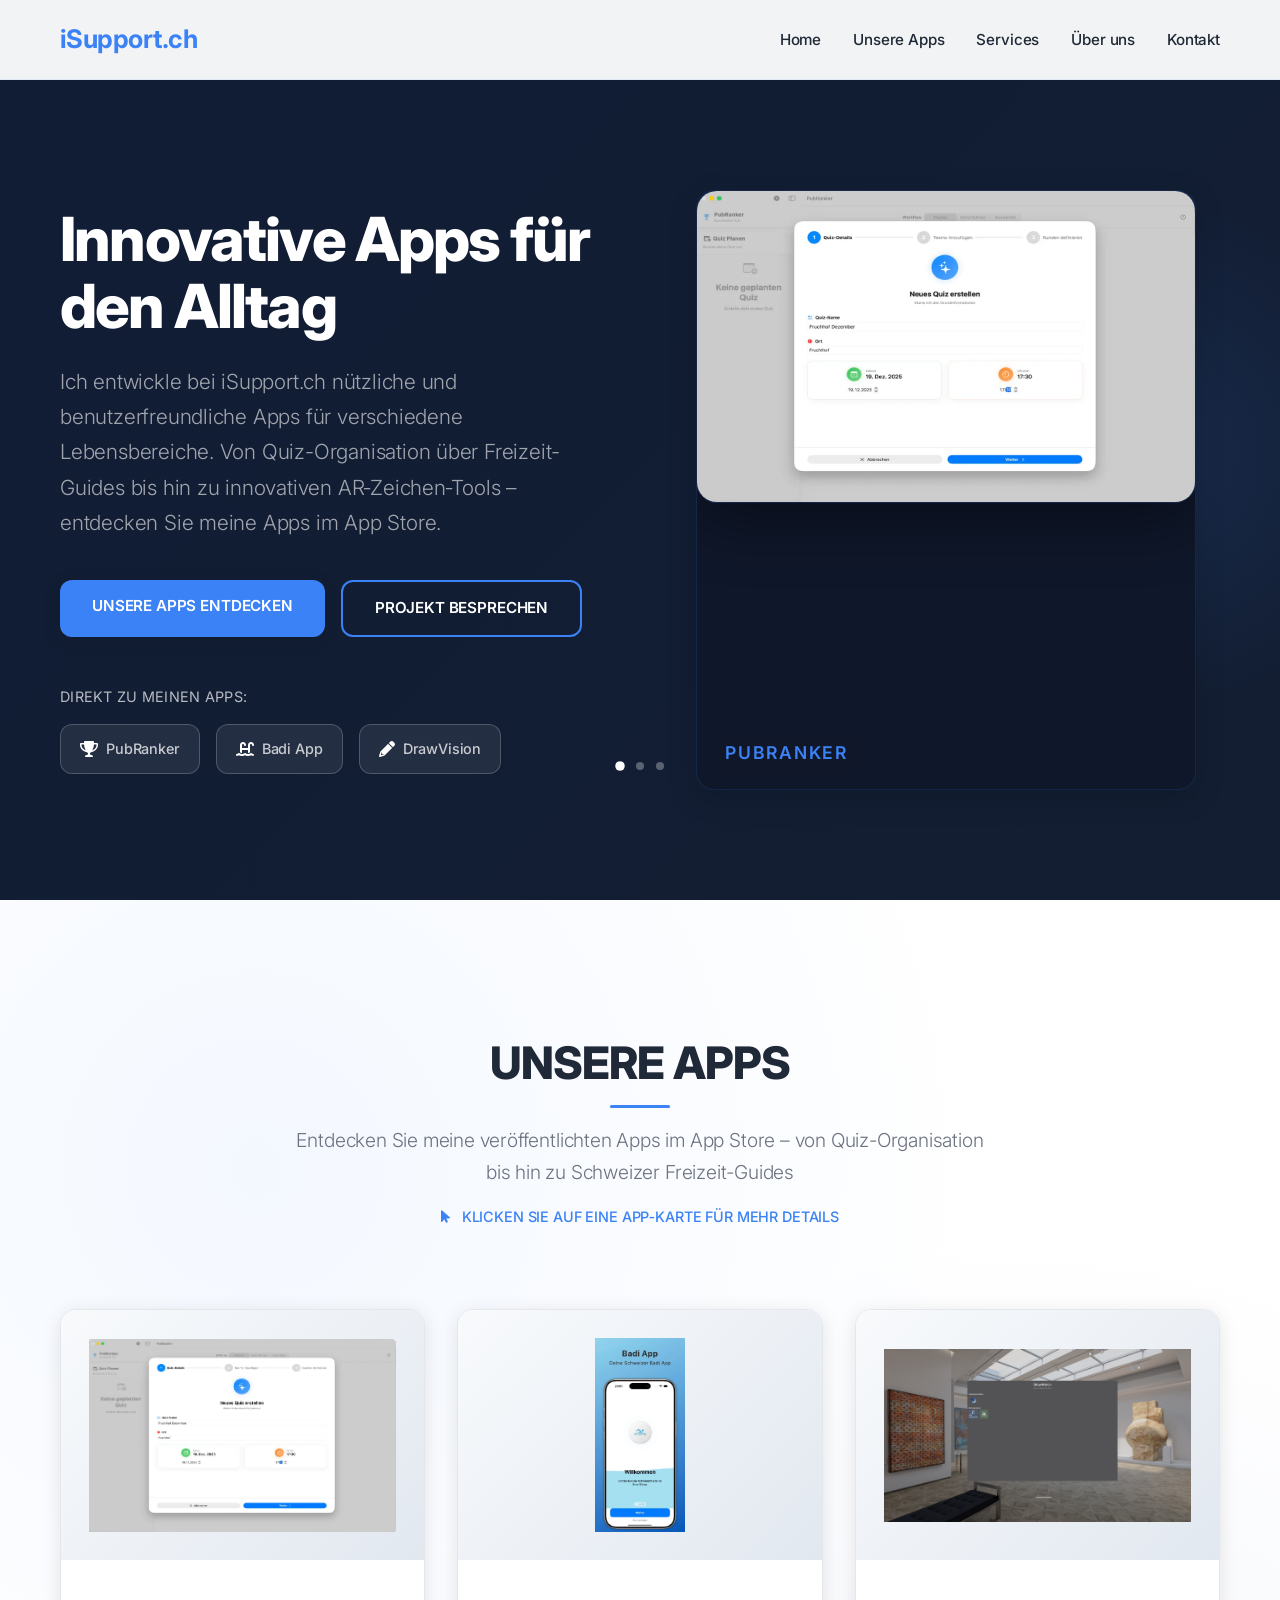
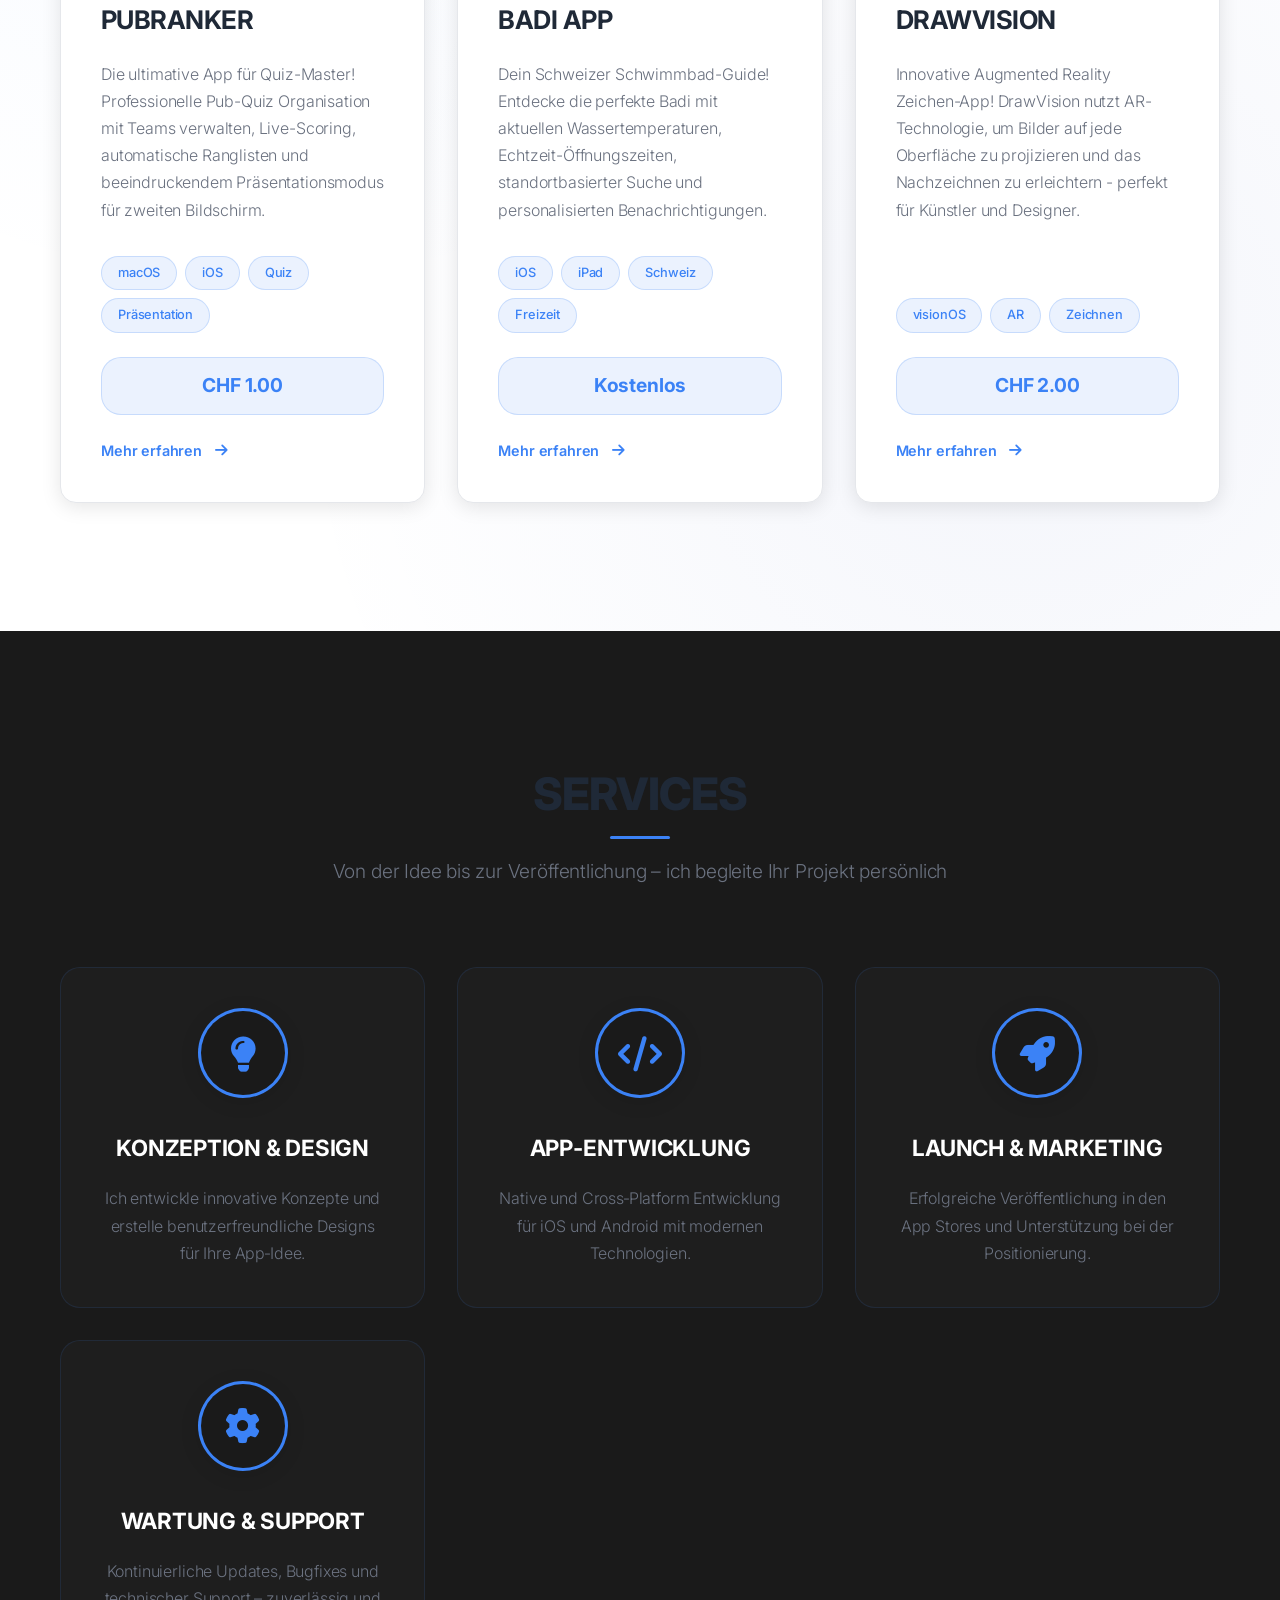
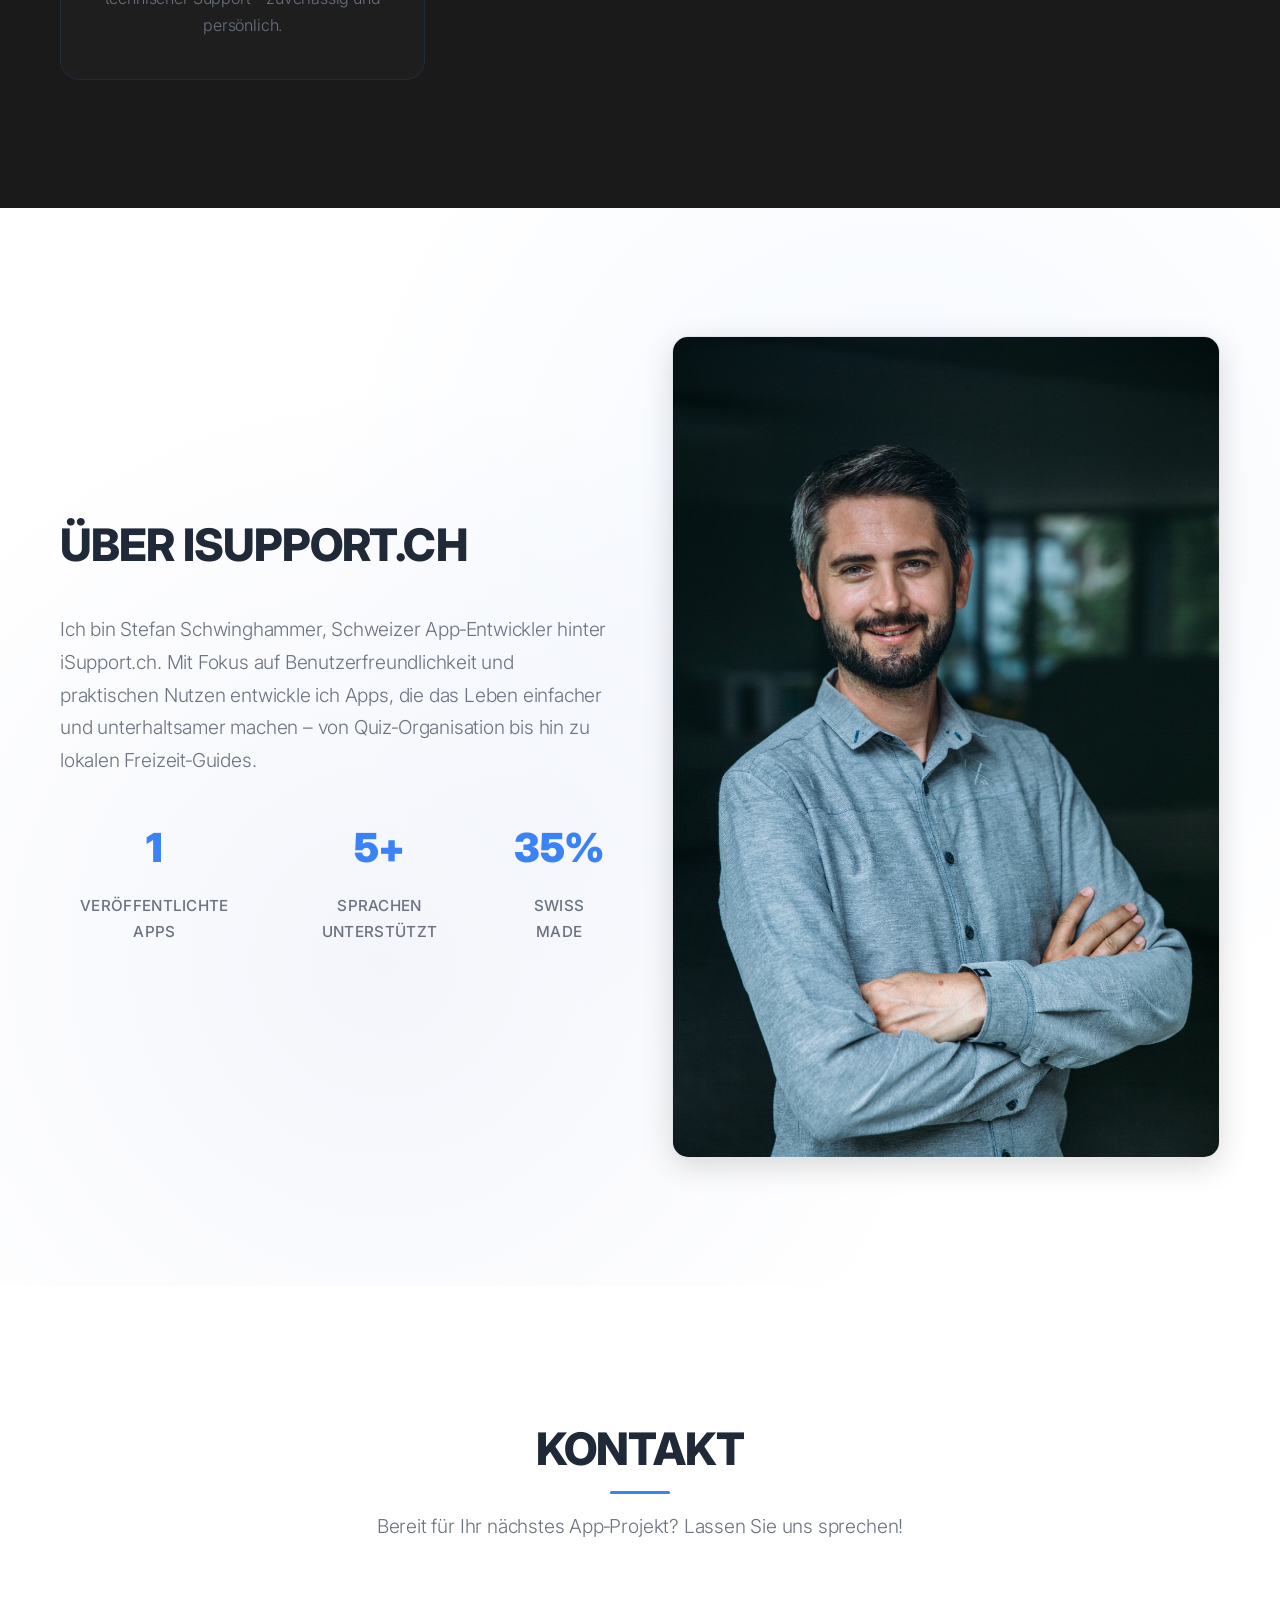
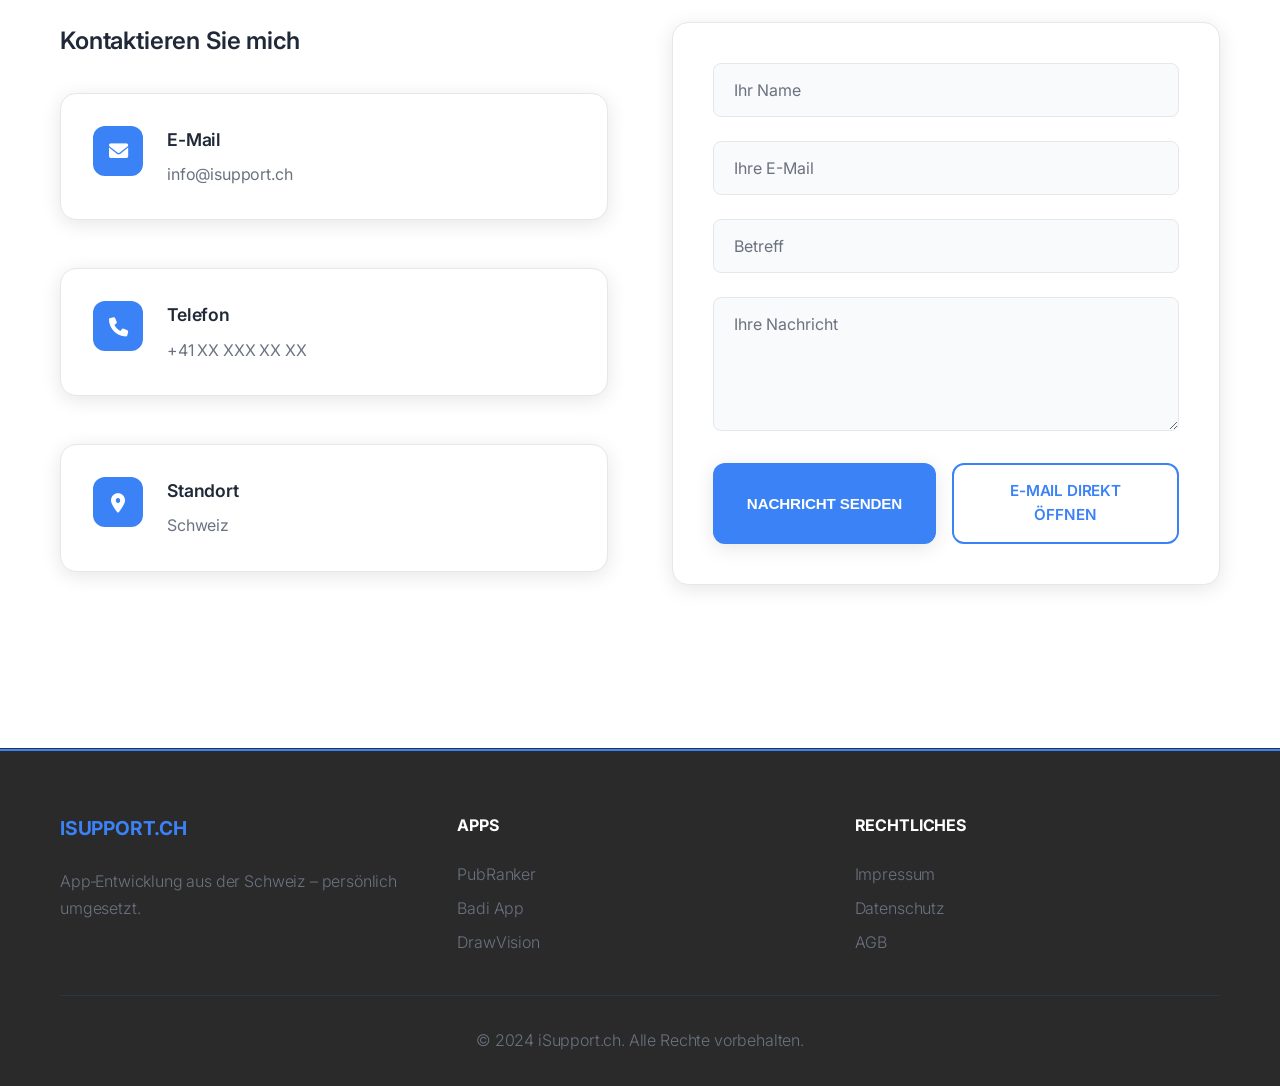
==== index.html @ 997cc9e1 "Initial import of isupport.ch static site Copied from the live Hostpoint site so it can be deployed " ====
<!DOCTYPE html>
<html lang="de">
<head>
    <meta charset="UTF-8">
    <meta name="viewport" content="width=device-width, initial-scale=1.0">
    <title>iSupport.ch - App Entwicklung von Stefan Schwinghammer</title>
    <meta name="description" content="iSupport.ch - App-Entwicklung von Stefan Schwinghammer. Innovative und benutzerfreundliche Apps aus der Schweiz.">
    <link rel="stylesheet" href="styles.css">
    <link rel="icon" type="image/png" href="images/Profilbilder/ProfilFoto_Blau.png">
    <link rel="apple-touch-icon" href="images/Profilbilder/ProfilFoto_Blau.png">
    <link href="https://fonts.googleapis.com/css2?family=Inter:wght@300;400;500;600;700;800;900&display=swap" rel="stylesheet">
    <link rel="stylesheet" href="https://cdnjs.cloudflare.com/ajax/libs/font-awesome/6.0.0/css/all.min.css">
</head>
<body>
    <!-- Navigation -->
    <nav class="navbar">
        <div class="nav-container">
            <div class="nav-logo">
                <h2>iSupport.ch</h2>
            </div>
            <ul class="nav-menu">
                <li class="nav-item">
                    <a href="#home" class="nav-link">Home</a>
                </li>
                <li class="nav-item">
                    <a href="#apps" class="nav-link">Unsere Apps</a>
                </li>
                <li class="nav-item">
                    <a href="#services" class="nav-link">Services</a>
                </li>
                <li class="nav-item">
                    <a href="#about" class="nav-link">Über uns</a>
                </li>
                <li class="nav-item">
                    <a href="#contact" class="nav-link">Kontakt</a>
                </li>
            </ul>
            <div class="hamburger">
                <span class="bar"></span>
                <span class="bar"></span>
                <span class="bar"></span>
            </div>
        </div>
    </nav>

    <!-- Hero Section -->
    <section id="home" class="hero">
        <div class="hero-container">
            <div class="hero-content">
                <h1 class="hero-title">Innovative Apps für den Alltag</h1>
                <p class="hero-subtitle">Ich entwickle bei iSupport.ch nützliche und benutzerfreundliche Apps für verschiedene Lebensbereiche. Von Quiz-Organisation über Freizeit-Guides bis hin zu innovativen AR‑Zeichen‑Tools – entdecken Sie meine Apps im App Store.</p>
                <div class="hero-buttons">
                    <a href="#apps" class="btn btn-primary">Unsere Apps entdecken</a>
                    <a href="#contact" class="btn btn-secondary">Projekt besprechen</a>
                </div>
                
                <div class="quick-app-links">
                <p>Direkt zu meinen Apps:</p>
                    <div class="quick-links">
                        <a href="pubranker.html" class="quick-link">
                            <i class="fas fa-trophy"></i>
                            <span>PubRanker</span>
                        </a>
                        <a href="badi-app.html" class="quick-link">
                            <i class="fas fa-swimming-pool"></i>
                            <span>Badi App</span>
                        </a>
                        <a href="drawvision.html" class="quick-link">
                            <i class="fas fa-pencil-alt"></i>
                            <span>DrawVision</span>
                        </a>
                    </div>
                </div>
            </div>
            <div class="hero-image">
                <div class="app-screenshots">
                    <div class="screenshot-container active">
                        <img src="images/PubRanker/1286x804bb.webp" alt="PubRanker App Screenshot" class="app-screenshot">
                        <div class="screenshot-label">PubRanker</div>
                    </div>
                    <div class="screenshot-container">
                        <img src="images/Badi App/460x998bb.webp" alt="Badi App Screenshot" class="app-screenshot">
                        <div class="screenshot-label">Badi App</div>
                    </div>
                    <div class="screenshot-container">
                        <img src="images/Draw Vision/800x400bb.png" alt="DrawVision Screenshot" class="app-screenshot">
                        <div class="screenshot-label">DrawVision</div>
                    </div>
                </div>
                <div class="screenshot-dots">
                    <span class="dot active" data-index="0"></span>
                    <span class="dot" data-index="1"></span>
                    <span class="dot" data-index="2"></span>
                </div>
            </div>
        </div>
    </section>

    <!-- Apps Section -->
    <section id="apps" class="apps-section">
        <div class="container">
            <div class="section-header">
                <h2>Unsere Apps</h2>
                <p>Entdecken Sie meine veröffentlichten Apps im App Store – von Quiz-Organisation bis hin zu Schweizer Freizeit-Guides</p>
                <p class="click-hint"><i class="fas fa-mouse-pointer"></i> Klicken Sie auf eine App‑Karte für mehr Details</p>
            </div>
            <div class="apps-grid">
                <div class="app-card">
                    <div class="app-card-image">
                        <img src="images/PubRanker/1286x804bb.webp" alt="PubRanker App">
                    </div>
                    <div class="app-card-content">
                        <h3>PubRanker</h3>
                        <p>Die ultimative App für Quiz-Master! Professionelle Pub-Quiz Organisation mit Teams verwalten, Live-Scoring, automatische Ranglisten und beeindruckendem Präsentationsmodus für zweiten Bildschirm.</p>
                        <div class="app-features">
                            <span class="feature-tag">macOS</span>
                            <span class="feature-tag">iOS</span>
                            <span class="feature-tag">Quiz</span>
                            <span class="feature-tag">Präsentation</span>
                        </div>
                        <div class="app-price">CHF 1.00</div>
                        <a href="pubranker.html" class="app-link">Mehr erfahren <i class="fas fa-arrow-right"></i></a>
                    </div>
                </div>

                <div class="app-card">
                    <div class="app-card-image">
                        <img src="images/Badi App/460x998bb.webp" alt="Badi App">
                    </div>
                    <div class="app-card-content">
                        <h3>Badi App</h3>
                        <p>Dein Schweizer Schwimmbad-Guide! Entdecke die perfekte Badi mit aktuellen Wassertemperaturen, Echtzeit-Öffnungszeiten, standortbasierter Suche und personalisierten Benachrichtigungen.</p>
                        <div class="app-features">
                            <span class="feature-tag">iOS</span>
                            <span class="feature-tag">iPad</span>
                            <span class="feature-tag">Schweiz</span>
                            <span class="feature-tag">Freizeit</span>
                        </div>
                        <div class="app-price">Kostenlos</div>
                        <a href="badi-app.html" class="app-link">Mehr erfahren <i class="fas fa-arrow-right"></i></a>
                    </div>
                </div>

                <div class="app-card">
                    <div class="app-card-image">
                        <img src="images/Draw Vision/800x400bb.png" alt="DrawVision App">
                    </div>
                    <div class="app-card-content">
                        <h3>DrawVision</h3>
                        <p>Innovative Augmented Reality Zeichen-App! DrawVision nutzt AR-Technologie, um Bilder auf jede Oberfläche zu projizieren und das Nachzeichnen zu erleichtern - perfekt für Künstler und Designer.</p>
                        <div class="app-features">
                            <span class="feature-tag">visionOS</span>
                            <span class="feature-tag">AR</span>
                            <span class="feature-tag">Zeichnen</span>
                        </div>
                        <div class="app-price">CHF 2.00</div>
                        <a href="drawvision.html" class="app-link">Mehr erfahren <i class="fas fa-arrow-right"></i></a>
                    </div>
                </div>
            </div>
        </div>
    </section>

    <!-- Services Section -->
    <section id="services" class="services-section">
        <div class="container">
            <div class="section-header">
                <h2>Services</h2>
                <p>Von der Idee bis zur Veröffentlichung – ich begleite Ihr Projekt persönlich</p>
            </div>
            <div class="services-grid">
                <div class="service-card">
                    <div class="service-icon">
                        <i class="fas fa-lightbulb"></i>
                    </div>
                    <h3>Konzeption & Design</h3>
                    <p>Ich entwickle innovative Konzepte und erstelle benutzerfreundliche Designs für Ihre App‑Idee.</p>
                </div>
                <div class="service-card">
                    <div class="service-icon">
                        <i class="fas fa-code"></i>
                    </div>
                    <h3>App-Entwicklung</h3>
                    <p>Native und Cross‑Platform Entwicklung für iOS und Android mit modernen Technologien.</p>
                </div>
                <div class="service-card">
                    <div class="service-icon">
                        <i class="fas fa-rocket"></i>
                    </div>
                    <h3>Launch & Marketing</h3>
                    <p>Erfolgreiche Veröffentlichung in den App Stores und Unterstützung bei der Positionierung.</p>
                </div>
                <div class="service-card">
                    <div class="service-icon">
                        <i class="fas fa-cog"></i>
                    </div>
                    <h3>Wartung & Support</h3>
                    <p>Kontinuierliche Updates, Bugfixes und technischer Support – zuverlässig und persönlich.</p>
                </div>
            </div>
        </div>
    </section>

    <!-- About Section -->
    <section id="about" class="about-section">
        <div class="container">
            <div class="about-content">
                <div class="about-text">
                    <h2>Über iSupport.ch</h2>
                    <p>Ich bin Stefan Schwinghammer, Schweizer App‑Entwickler hinter iSupport.ch. Mit Fokus auf Benutzerfreundlichkeit und praktischen Nutzen entwickle ich Apps, die das Leben einfacher und unterhaltsamer machen – von Quiz‑Organisation bis hin zu lokalen Freizeit‑Guides.</p>
                    <div class="stats">
                        <div class="stat">
                            <h3>3</h3>
                            <p>Veröffentlichte Apps</p>
                        </div>
                        <div class="stat">
                            <h3>15+</h3>
                            <p>Sprachen unterstützt</p>
                        </div>
                        <div class="stat">
                            <h3>100%</h3>
                            <p>Swiss Made</p>
                        </div>
                    </div>
                </div>
                <div class="about-image">
                    <div class="profile-image-wrapper">
                        <img src="images/Profilbilder/Profilbild.JPG" alt="Profilbild Stefan Schwinghammer" class="profile-image">
                    </div>
                </div>
            </div>
        </div>
    </section>

    <!-- Contact Section -->
    <section id="contact" class="contact-section">
        <div class="container">
            <div class="section-header">
                <h2>Kontakt</h2>
                <p>Bereit für Ihr nächstes App‑Projekt? Lassen Sie uns sprechen!</p>
            </div>
            <div class="contact-content">
                <div class="contact-info">
                    <h3>Kontaktieren Sie mich</h3>
                    <div class="contact-item">
                        <i class="fas fa-envelope"></i>
                        <div class="contact-item-content">
                            <h4>E-Mail</h4>
                            <p>info@isupport.ch</p>
                        </div>
                    </div>
                    <div class="contact-item">
                        <i class="fas fa-phone"></i>
                        <div class="contact-item-content">
                            <h4>Telefon</h4>
                            <p>+41 XX XXX XX XX</p>
                        </div>
                    </div>
                    <div class="contact-item">
                        <i class="fas fa-map-marker-alt"></i>
                        <div class="contact-item-content">
                            <h4>Standort</h4>
                            <p>Schweiz</p>
                        </div>
                    </div>
                </div>
                <form class="contact-form" action="https://formspree.io/f/xjkqvypw" method="POST">
                    <div class="form-group">
                        <input type="text" id="name" name="name" placeholder="Ihr Name" required>
                    </div>
                    <div class="form-group">
                        <input type="email" id="email" name="email" placeholder="Ihre E-Mail" required>
                    </div>
                    <div class="form-group">
                        <input type="text" id="subject" name="_subject" placeholder="Betreff" required>
                    </div>
                    <div class="form-group">
                        <textarea id="message" name="message" placeholder="Ihre Nachricht" rows="5" required></textarea>
                    </div>
                    <!-- Honeypot field for spam protection -->
                    <input type="text" name="_gotcha" style="display:none">
                    <!-- Redirect after submission -->
                    <input type="hidden" name="_next" value="https://isupport.ch/thank-you.html">
                    <div class="form-buttons">
                        <button type="submit" class="btn btn-primary">Nachricht senden</button>
                        <a href="mailto:info@isupport.ch?subject=Kontaktanfrage&body=Hallo,%0D%0A%0D%0AIch interessiere mich für Ihre Dienstleistungen.%0D%0A%0D%0AMit freundlichen Grüßen" class="btn btn-secondary">E-Mail direkt öffnen</a>
                    </div>
                </form>
            </div>
        </div>
    </section>

    <!-- Footer -->
    <footer class="footer">
        <div class="container">
            <div class="footer-content">
                <div class="footer-section">
                    <h3>iSupport.ch</h3>
                    <p>App‑Entwicklung aus der Schweiz – persönlich umgesetzt.</p>
                </div>
                <div class="footer-section">
                    <h4>Apps</h4>
                    <ul>
                        <li><a href="pubranker.html">PubRanker</a></li>
                        <li><a href="badi-app.html">Badi App</a></li>
                        <li><a href="drawvision.html">DrawVision</a></li>
                    </ul>
                </div>
                <div class="footer-section">
                    <h4>Rechtliches</h4>
                    <ul>
                        <li><a href="#impressum">Impressum</a></li>
                        <li><a href="#datenschutz">Datenschutz</a></li>
                        <li><a href="#agb">AGB</a></li>
                    </ul>
                </div>
            </div>
            <div class="footer-bottom">
                <p>&copy; 2024 iSupport.ch. Alle Rechte vorbehalten.</p>
            </div>
        </div>
    </footer>

    <script src="script.js"></script>
</body>
</html>
---- styles.css ----
/* Reset and Base Styles */
* {
    margin: 0;
    padding: 0;
    box-sizing: border-box;
}

:root {
    /* Professional Swiss Color Palette */
    --primary-bg: #1a1a1a;
    --secondary-bg: #2a2a2a;
    --accent-bg: #f8fafc;
    --card-bg: #ffffff;
    --text-primary: #ffffff;
    --text-secondary: #6b7280;
    --text-dark: #1f2937;
    --accent-blue: #3b82f6;
    --accent-dark: #1e40af;
    --swiss-red: #dc2626;
    --success-green: #10b981;
    --gradient-professional: linear-gradient(135deg, #3b82f6 0%, #1e40af 100%);
    --gradient-subtle: linear-gradient(135deg, #f8fafc 0%, #e2e8f0 100%);
    --shadow-soft: 0 4px 20px rgba(0, 0, 0, 0.1);
    --shadow-medium: 0 8px 30px rgba(0, 0, 0, 0.15);
    --border-light: 1px solid #e5e7eb;
    --border-blue: 1px solid #3b82f6;
}

body {
    font-family: 'Inter', -apple-system, BlinkMacSystemFont, 'Segoe UI', Roboto, sans-serif;
    line-height: 1.6;
    color: var(--text-dark);
    overflow-x: hidden;
    background: var(--card-bg);
    font-weight: 400;
    letter-spacing: -0.01em;
}

/* Ensure all text is visible */
h1, h2, h3, h4, h5, h6, p, span, a, li {
    color: inherit;
}

/* Fix any potential text visibility issues */
.hero-title {
    color: var(--text-primary) !important;
}

.section-header h2 {
    color: var(--text-dark) !important;
}

.app-card h3 {
    color: var(--text-dark) !important;
}

.app-card p {
    color: var(--text-secondary) !important;
}

.container {
    max-width: 1200px;
    margin: 0 auto;
    padding: 0 20px;
}

/* Navigation */
.navbar {
    position: fixed;
    top: 0;
    width: 100%;
    background: rgba(255, 255, 255, 0.95);
    backdrop-filter: blur(20px);
    -webkit-backdrop-filter: blur(20px);
    z-index: 1000;
    padding: 1.2rem 0;
    transition: all 0.4s cubic-bezier(0.4, 0, 0.2, 1);
    border-bottom: 1px solid rgba(59, 130, 246, 0.1);
}

.nav-container {
    max-width: 1200px;
    margin: 0 auto;
    padding: 0 20px;
    display: flex;
    justify-content: space-between;
    align-items: center;
}

.nav-logo h2 {
    color: var(--accent-blue);
    font-weight: 700;
    font-size: 1.6rem;
    letter-spacing: -0.02em;
}

.nav-menu {
    display: flex;
    list-style: none;
    gap: 2rem;
}

.nav-link {
    text-decoration: none;
    color: var(--text-dark) !important;
    font-weight: 500;
    font-size: 0.95rem;
    letter-spacing: -0.01em;
    transition: all 0.3s cubic-bezier(0.4, 0, 0.2, 1);
    position: relative;
}

.nav-link:hover {
    color: var(--accent-blue);
}

.nav-link::after {
    content: '';
    position: absolute;
    bottom: -4px;
    left: 0;
    width: 0;
    height: 2px;
    background: var(--accent-blue);
    transition: width 0.3s cubic-bezier(0.4, 0, 0.2, 1);
}

.nav-link:hover::after {
    width: 100%;
}

.hamburger {
    display: none;
    flex-direction: column;
    cursor: pointer;
}

.bar {
    width: 25px;
    height: 3px;
    background-color: #333;
    margin: 3px 0;
    transition: 0.3s;
}

/* Hero Section */
.hero {
    min-height: 100vh;
    display: flex;
    align-items: center;
    background: linear-gradient(135deg, #0f172a 0%, #111827 100%);
    color: var(--text-primary);
    padding-top: 80px;
    position: relative;
    overflow: hidden;
}

.hero::before {
    content: '';
    position: absolute;
    top: 0;
    left: 0;
    right: 0;
    bottom: 0;
    background: var(--accent-blue);
    opacity: 0.05;
    z-index: 1;
}

.hero::after {
    content: '';
    position: absolute;
    top: 20%;
    right: -10%;
    width: 40%;
    height: 60%;
    background: radial-gradient(circle, rgba(59, 130, 246, 0.12) 0%, transparent 70%);
    z-index: 1;
}

.hero-container {
    max-width: 1200px;
    margin: 0 auto;
    padding: 0 20px;
    display: grid;
    grid-template-columns: 1fr 1fr;
    gap: 4rem;
    align-items: center;
    position: relative;
    z-index: 2;
}

.hero-title {
    font-size: 3.8rem;
    font-weight: 800;
    line-height: 1.1;
    margin-bottom: 1.5rem;
    letter-spacing: -0.03em;
    color: var(--text-primary);
}

.hero-subtitle {
    font-size: 1.3rem;
    margin-bottom: 2.5rem;
    opacity: 0.8;
    line-height: 1.7;
    font-weight: 300;
    letter-spacing: -0.01em;
    color: rgba(255, 255, 255, 0.75);
}

.hero-buttons {
    display: flex;
    gap: 1rem;
    flex-wrap: wrap;
    margin-bottom: 3rem;
}

.quick-app-links {
    margin-top: 2rem;
}

.quick-app-links p {
    color: rgba(255, 255, 255, 0.7);
    font-size: 0.9rem;
    margin-bottom: 1rem;
    text-transform: uppercase;
    letter-spacing: 0.02em;
}

.quick-links {
    display: flex;
    gap: 1rem;
    flex-wrap: wrap;
}

.quick-link {
    display: flex;
    align-items: center;
    gap: 0.5rem;
    padding: 0.8rem 1.2rem;
    background: rgba(255, 255, 255, 0.08);
    border: 1px solid rgba(255, 255, 255, 0.2);
    border-radius: 12px;
    text-decoration: none;
    color: rgba(255, 255, 255, 0.75);
    font-size: 0.9rem;
    font-weight: 500;
    transition: all 0.3s cubic-bezier(0.4, 0, 0.2, 1);
    backdrop-filter: blur(10px);
}

.quick-link:hover {
    background: rgba(255, 255, 255, 0.15);
    border-color: rgba(255, 255, 255, 0.4);
    color: white;
    transform: translateY(-2px);
    box-shadow: var(--shadow-soft);
}

.quick-link i {
    color: white;
    font-size: 1rem;
}

/* Hero App Screenshots */
.app-screenshots {
    position: relative;
    width: 100%;
    max-width: 520px;
    margin: 0 auto;
}

.screenshot-container {
    display: none;
    position: relative;
    border-radius: 18px;
    overflow: hidden;
    background: #0f172a;
    box-shadow: var(--shadow-medium);
    border: 1px solid rgba(59, 130, 246, 0.15);
}

.screenshot-container.active {
    display: block;
    animation: fade-in 0.5s ease;
}

.app-screenshot {
    width: 100%;
    height: auto;
    display: block;
    object-fit: cover;
    cursor: zoom-in;
}

.screenshot-label {
    position: absolute;
    bottom: 16px;
    left: 16px;
    background: rgba(15, 23, 42, 0.8);
    color: white;
    padding: 6px 12px;
    border-radius: 10px;
    font-size: 0.85rem;
    font-weight: 600;
    letter-spacing: 0.02em;
}

.screenshot-dots {
    display: flex;
    justify-content: center;
    gap: 0.5rem;
    margin-top: 1rem;
}

.screenshot-dots .dot {
    width: 8px;
    height: 8px;
    border-radius: 50%;
    background: rgba(255, 255, 255, 0.3);
    cursor: pointer;
    transition: all 0.3s ease;
}

.screenshot-dots .dot.active {
    background: white;
    transform: scale(1.2);
}

@keyframes fade-in {
    from {
        opacity: 0;
        transform: translateY(6px);
    }
    to {
        opacity: 1;
        transform: translateY(0);
    }
}

.btn {
    padding: 14px 32px;
    border-radius: 12px;
    text-decoration: none;
    font-weight: 600;
    font-size: 0.95rem;
    letter-spacing: -0.01em;
    transition: all 0.4s cubic-bezier(0.4, 0, 0.2, 1);
    display: inline-block;
    border: none;
    cursor: pointer;
    position: relative;
    overflow: hidden;
    text-transform: uppercase;
}

.btn-primary {
    background: var(--accent-blue);
    color: white;
    box-shadow: var(--shadow-soft);
}

.btn-primary:hover {
    background: var(--accent-dark);
    transform: translateY(-2px);
    box-shadow: var(--shadow-medium);
}

.btn-secondary {
    background: transparent;
    color: var(--text-primary);
    border: 2px solid var(--accent-blue);
}

.btn-secondary:hover {
    background: var(--accent-blue);
    color: white;
    transform: translateY(-2px);
}

/* Secondary button on light backgrounds (e.g. contact form) */
.contact-section .btn-secondary {
    color: var(--accent-blue);
    border-color: var(--accent-blue);
    background: white;
}

.contact-section .btn-secondary:hover {
    color: white;
    background: var(--accent-blue);
}

/* Phone Mockup */
.phone-mockup {
    width: 320px;
    height: 640px;
    background: var(--secondary-bg);
    border-radius: 40px;
    padding: 24px;
    margin: 0 auto;
    position: relative;
    box-shadow: var(--shadow-medium);
}

.phone-screen {
    width: 100%;
    height: 100%;
    background: var(--gradient-professional);
    border-radius: 28px;
    display: flex;
    align-items: center;
    justify-content: center;
    position: relative;
    overflow: hidden;
}

.phone-screen::before {
    content: '';
    position: absolute;
    top: 0;
    left: 0;
    right: 0;
    bottom: 0;
    background: radial-gradient(circle at 30% 30%, rgba(255, 255, 255, 0.1) 0%, transparent 50%);
}

.app-preview i {
    font-size: 4.5rem;
    color: white;
    opacity: 0.9;
    z-index: 2;
    position: relative;
}

/* Section Headers */
.section-header {
    text-align: center;
    margin-bottom: 5rem;
}

.section-header h2 {
    font-size: 2.8rem;
    font-weight: 800;
    margin-bottom: 1.5rem;
    color: var(--text-dark);
    letter-spacing: -0.02em;
    text-transform: uppercase;
    position: relative;
}

.section-header h2::after {
    content: '';
    position: absolute;
    bottom: -8px;
    left: 50%;
    transform: translateX(-50%);
    width: 60px;
    height: 3px;
    background: var(--accent-blue);
    border-radius: 2px;
}

.section-header p {
    font-size: 1.2rem;
    color: var(--text-secondary);
    max-width: 700px;
    margin: 0 auto;
    font-weight: 300;
    letter-spacing: -0.01em;
    line-height: 1.7;
}

.click-hint {
    font-size: 0.9rem !important;
    color: var(--accent-blue) !important;
    margin-top: 1rem !important;
    font-weight: 500 !important;
    text-transform: uppercase;
    letter-spacing: 0.02em;
}

.click-hint i {
    margin-right: 0.5rem;
}

/* Apps Section */
.apps-section {
    padding: 8rem 0;
    background: var(--card-bg);
    position: relative;
}

.apps-section::before {
    content: '';
    position: absolute;
    top: 0;
    left: 0;
    right: 0;
    bottom: 0;
    background: 
        radial-gradient(circle at 20% 20%, rgba(59, 130, 246, 0.06) 0%, transparent 50%),
        radial-gradient(circle at 80% 80%, rgba(30, 64, 175, 0.05) 0%, transparent 50%);
    pointer-events: none;
}

.apps-grid {
    display: grid;
    grid-template-columns: repeat(auto-fit, minmax(350px, 1fr));
    gap: 2rem;
}

.app-card {
    background: var(--card-bg);
    padding: 0;
    border-radius: 16px;
    box-shadow: var(--shadow-soft);
    transition: all 0.3s cubic-bezier(0.4, 0, 0.2, 1);
    border: var(--border-light);
    position: relative;
    cursor: pointer;
    overflow: hidden;
}

.app-card::before {
    content: '';
    position: absolute;
    top: 0;
    left: 0;
    right: 0;
    height: 3px;
    background: var(--accent-blue);
    transform: scaleX(0);
    transition: transform 0.3s cubic-bezier(0.4, 0, 0.2, 1);
    border-radius: 16px 16px 0 0;
}

.app-card:hover {
    transform: translateY(-4px);
    box-shadow: var(--shadow-medium);
    border-color: var(--accent-blue);
}

.app-card:hover::before {
    transform: scaleX(1);
}

.app-card-image {
    width: 100%;
    height: 220px;
    overflow: hidden;
    background: #f1f5f9;
}

.app-card-image img {
    width: 100%;
    height: 100%;
    object-fit: contain;
    padding: 12px;
    transition: transform 0.4s ease;
    cursor: zoom-in;
}

/* Lightbox */
.lightbox {
    position: fixed;
    inset: 0;
    background: rgba(0, 0, 0, 0.7);
    display: none;
    align-items: center;
    justify-content: center;
    padding: 1rem;
    z-index: 2000;
}

.lightbox.open {
    display: flex;
}

.lightbox-content {
    position: relative;
    max-width: min(1400px, 96vw);
    max-height: 94vh;
    background: white;
    border-radius: 16px;
    overflow: hidden;
    box-shadow: var(--shadow-medium);
}

.lightbox-image {
    display: block;
    max-width: 100%;
    max-height: 92vh;
    width: auto;
    height: auto;
}

.lightbox-caption {
    padding: 0.75rem 1rem;
    color: var(--text-secondary);
    font-size: 0.95rem;
    border-top: var(--border-light);
}

.lightbox-close {
    position: absolute;
    top: 12px;
    right: 12px;
    width: 36px;
    height: 36px;
    border: none;
    border-radius: 50%;
    background: rgba(0, 0, 0, 0.6);
    color: white;
    font-size: 1.2rem;
    cursor: pointer;
}

.app-card:hover .app-card-image img {
    transform: scale(1.03);
}

.app-card-content {
    padding: 2rem 2rem 2.5rem;
}

.app-card h3 {
    font-size: 1.6rem;
    font-weight: 700;
    margin-bottom: 1.2rem;
    color: var(--text-dark);
    letter-spacing: -0.01em;
}

.app-card p {
    color: var(--text-secondary);
    margin-bottom: 2rem;
    line-height: 1.7;
    font-weight: 400;
    letter-spacing: -0.01em;
}

.app-features {
    display: flex;
    gap: 0.5rem;
    margin-bottom: 1.5rem;
    flex-wrap: wrap;
}

.feature-tag {
    background: rgba(59, 130, 246, 0.1);
    color: var(--accent-blue);
    padding: 6px 16px;
    border-radius: 20px;
    font-size: 0.8rem;
    font-weight: 500;
    border: 1px solid rgba(59, 130, 246, 0.2);
}

.app-link {
    color: var(--accent-blue);
    text-decoration: none;
    font-weight: 600;
    display: inline-flex;
    align-items: center;
    gap: 0.8rem;
    transition: all 0.3s cubic-bezier(0.4, 0, 0.2, 1);
    font-size: 0.9rem;
}

.app-link:hover {
    color: var(--accent-dark);
    transform: translateX(5px);
}

.app-price {
    font-size: 1.2rem;
    font-weight: 700;
    color: var(--accent-blue);
    margin-bottom: 1.5rem;
    padding: 0.8rem 1.5rem;
    background: rgba(59, 130, 246, 0.1);
    border-radius: 20px;
    text-align: center;
    display: inline-block;
    border: 1px solid rgba(59, 130, 246, 0.2);
}

/* Services Section */
.services-section {
    padding: 8rem 0;
    background: var(--primary-bg);
    color: var(--text-primary);
    position: relative;
}

.services-section .section-header h2 {
    color: var(--text-primary);
}

.services-section .section-header p {
    color: var(--text-secondary);
}

.services-grid {
    display: grid;
    grid-template-columns: repeat(auto-fit, minmax(280px, 1fr));
    gap: 2rem;
}

.service-card {
    text-align: center;
    padding: 2.5rem;
    background: rgba(255, 255, 255, 0.02);
    border-radius: 20px;
    border: 1px solid rgba(59, 130, 246, 0.12);
    transition: all 0.4s cubic-bezier(0.4, 0, 0.2, 1);
}

.service-card:hover {
    transform: translateY(-5px);
    background: rgba(255, 255, 255, 0.05);
    border-color: rgba(59, 130, 246, 0.3);
}

.service-icon {
    width: 90px;
    height: 90px;
    background: var(--accent-blue);
    border-radius: 50%;
    display: flex;
    align-items: center;
    justify-content: center;
    margin: 0 auto 2rem;
    position: relative;
    box-shadow: var(--shadow-soft);
}

.service-icon::before {
    content: '';
    position: absolute;
    top: 3px;
    left: 3px;
    right: 3px;
    bottom: 3px;
    background: var(--primary-bg);
    border-radius: 50%;
    z-index: 1;
}

.service-icon i {
    font-size: 2.2rem;
    color: var(--accent-blue);
    z-index: 2;
    position: relative;
}

.service-card h3 {
    font-size: 1.4rem;
    font-weight: 700;
    margin-bottom: 1.2rem;
    color: var(--text-primary);
    text-transform: uppercase;
    letter-spacing: -0.01em;
}

.service-card p {
    color: var(--text-secondary);
    line-height: 1.7;
    font-weight: 300;
}

/* About Section */
.about-section {
    padding: 8rem 0;
    background: var(--card-bg);
    position: relative;
}

.about-section::before {
    content: '';
    position: absolute;
    top: 0;
    left: 0;
    right: 0;
    bottom: 0;
    background: 
        radial-gradient(circle at 70% 30%, rgba(59, 130, 246, 0.06) 0%, transparent 50%),
        radial-gradient(circle at 30% 70%, rgba(30, 64, 175, 0.05) 0%, transparent 50%);
    pointer-events: none;
}

.about-content {
    display: grid;
    grid-template-columns: 1fr 1fr;
    gap: 4rem;
    align-items: center;
}

.about-text h2 {
    font-size: 2.8rem;
    font-weight: 800;
    margin-bottom: 2rem;
    color: var(--text-dark);
    letter-spacing: -0.02em;
    text-transform: uppercase;
}

.about-text p {
    font-size: 1.2rem;
    color: var(--text-secondary);
    margin-bottom: 2.5rem;
    line-height: 1.7;
    font-weight: 300;
    letter-spacing: -0.01em;
}

.profile-image-wrapper {
    width: 100%;
    max-width: 640px;
    margin: 0 auto;
    border-radius: 16px;
    overflow: hidden;
    border: var(--border-light);
    box-shadow: var(--shadow-medium);
    background: #f8fafc;
}

.profile-image {
    width: 100%;
    height: auto;
    object-fit: contain;
    display: block;
}

.stats {
    display: flex;
    gap: 2rem;
}

.stat {
    text-align: center;
}

.stat h3 {
    font-size: 2.5rem;
    font-weight: 900;
    color: var(--accent-blue);
    margin-bottom: 0.8rem;
    text-transform: uppercase;
    letter-spacing: -0.02em;
}

.stat p {
    color: var(--text-secondary);
    font-size: 0.95rem;
    font-weight: 500;
    text-transform: uppercase;
    letter-spacing: 0.02em;
}

.team-illustration {
    width: 240px;
    height: 240px;
    background: var(--accent-blue);
    border-radius: 50%;
    display: flex;
    align-items: center;
    justify-content: center;
    margin: 0 auto;
    position: relative;
    box-shadow: var(--shadow-soft);
}

.team-illustration::before {
    content: '';
    position: absolute;
    top: 8px;
    left: 8px;
    right: 8px;
    bottom: 8px;
    background: var(--card-bg);
    border-radius: 50%;
    z-index: 1;
}

.team-illustration i {
    font-size: 4.5rem;
    color: var(--accent-blue);
    z-index: 2;
    position: relative;
}

/* Contact Section */
.contact-section {
    padding: 8rem 0;
    background: var(--card-bg);
    color: var(--text-dark);
}

.contact-section .section-header h2 {
    color: var(--text-dark);
}

.contact-section .section-header p {
    color: var(--text-secondary);
}

.contact-content {
    display: grid;
    grid-template-columns: 1fr 1fr;
    gap: 4rem;
    align-items: start;
}

.contact-info {
    display: flex;
    flex-direction: column;
}

.contact-info h3 {
    font-size: 1.5rem;
    font-weight: 600;
    color: var(--text-dark);
    margin-bottom: 2rem;
}

.contact-item {
    display: flex;
    align-items: flex-start;
    gap: 1.5rem;
    margin-bottom: 3rem;
    padding: 2rem;
    background: white;
    border-radius: 16px;
    box-shadow: var(--shadow-soft);
    border: var(--border-light);
    transition: all 0.3s ease;
}

.contact-item:hover {
    transform: translateY(-2px);
    box-shadow: var(--shadow-medium);
}

.contact-item i {
    width: 50px;
    height: 50px;
    background: var(--accent-blue);
    border-radius: 12px;
    display: flex;
    align-items: center;
    justify-content: center;
    font-size: 1.2rem;
    color: white;
    flex-shrink: 0;
}

.contact-item-content {
    flex: 1;
}

.contact-item h4 {
    font-weight: 600;
    margin-bottom: 0.5rem;
    color: var(--text-dark);
    font-size: 1.1rem;
}

.contact-item p {
    color: var(--text-secondary);
    font-weight: 400;
    font-size: 1rem;
}

.contact-form {
    background: white;
    padding: 2.5rem;
    border-radius: 16px;
    border: var(--border-light);
    box-shadow: var(--shadow-soft);
}

.form-group {
    margin-bottom: 1.5rem;
}

.form-group input,
.form-group textarea {
    width: 100%;
    padding: 16px 20px;
    border: var(--border-light);
    border-radius: 8px;
    font-size: 1rem;
    transition: all 0.3s ease;
    font-family: inherit;
    background: #f9fafb;
    color: var(--text-dark);
}

.form-group input::placeholder,
.form-group textarea::placeholder {
    color: var(--text-secondary);
}

.form-group input:focus,
.form-group textarea:focus {
    outline: none;
    border-color: var(--accent-blue);
    box-shadow: 0 0 0 3px rgba(59, 130, 246, 0.1);
    background: white;
}

.form-group textarea {
    resize: vertical;
}

.form-buttons {
    display: flex;
    gap: 1rem;
    flex-wrap: wrap;
}

.form-buttons .btn {
    flex: 1;
    min-width: 200px;
    text-align: center;
    justify-content: center;
}

/* Thank You Page */
.thank-you-section {
    min-height: 80vh;
    display: flex;
    align-items: center;
    justify-content: center;
    padding: 120px 0 80px;
    background: var(--card-bg);
}

.thank-you-content {
    text-align: center;
    max-width: 600px;
    margin: 0 auto;
}

.thank-you-icon {
    width: 100px;
    height: 100px;
    background: var(--success-green);
    border-radius: 50%;
    display: flex;
    align-items: center;
    justify-content: center;
    margin: 0 auto 2rem;
    box-shadow: var(--shadow-soft);
}

.thank-you-icon i {
    font-size: 3rem;
    color: white;
}

.thank-you-content h1 {
    font-size: 2.5rem;
    font-weight: 700;
    color: var(--text-dark);
    margin-bottom: 1rem;
}

.thank-you-message {
    font-size: 1.2rem;
    color: var(--text-secondary);
    margin-bottom: 3rem;
    line-height: 1.6;
}

.thank-you-info {
    display: flex;
    flex-direction: column;
    gap: 1rem;
    margin-bottom: 3rem;
    padding: 2rem;
    background: white;
    border-radius: 12px;
    box-shadow: var(--shadow-soft);
    border: var(--border-light);
}

.info-item {
    display: flex;
    align-items: center;
    gap: 1rem;
    color: var(--text-secondary);
}

.info-item i {
    color: var(--accent-blue);
    width: 20px;
    text-align: center;
}

.thank-you-actions {
    display: flex;
    gap: 1rem;
    justify-content: center;
    flex-wrap: wrap;
}

.thank-you-actions .btn {
    min-width: 200px;
}

/* Footer */
.footer {
    background: var(--secondary-bg);
    color: var(--text-primary);
    padding: 4rem 0 2rem;
    border-top: 1px solid rgba(59, 130, 246, 0.12);
    position: relative;
}

.footer::before {
    content: '';
    position: absolute;
    top: 0;
    left: 0;
    right: 0;
    height: 2px;
    background: var(--accent-blue);
}

.footer-content {
    display: grid;
    grid-template-columns: repeat(auto-fit, minmax(250px, 1fr));
    gap: 2rem;
    margin-bottom: 2rem;
}

.footer-section h3,
.footer-section h4 {
    margin-bottom: 1.5rem;
    color: var(--text-primary);
    font-weight: 700;
    text-transform: uppercase;
    letter-spacing: -0.01em;
}

.footer-section h3 {
    color: var(--accent-blue);
    font-size: 1.2rem;
}

.footer-section p {
    color: var(--text-secondary);
    line-height: 1.7;
    font-weight: 300;
}

.footer-section ul {
    list-style: none;
}

.footer-section ul li {
    margin-bottom: 0.5rem;
}

.footer-section ul li a {
    color: var(--text-secondary) !important;
    text-decoration: none;
    transition: all 0.3s cubic-bezier(0.4, 0, 0.2, 1);
    font-weight: 300;
}

.footer-section ul li a:hover {
    color: var(--accent-blue);
    text-shadow: none;
    transform: translateX(5px);
}

.footer-bottom {
    border-top: 1px solid rgba(59, 130, 246, 0.12);
    padding-top: 2rem;
    text-align: center;
    color: var(--text-secondary);
    font-weight: 300;
    letter-spacing: -0.01em;
}

/* Responsive Design */
@media (max-width: 768px) {
    .hamburger {
        display: flex;
    }

    .nav-menu {
        position: fixed;
        left: -100%;
        top: 70px;
        flex-direction: column;
        background-color: white;
        width: 100%;
        text-align: center;
        transition: 0.3s;
        box-shadow: 0 10px 27px rgba(0, 0, 0, 0.05);
        padding: 2rem 0;
    }

    .nav-menu.active {
        left: 0;
    }

    .nav-menu li {
        margin: 1rem 0;
    }

    .hamburger.active .bar:nth-child(2) {
        opacity: 0;
    }

    .hamburger.active .bar:nth-child(1) {
        transform: translateY(8px) rotate(45deg);
    }

    .hamburger.active .bar:nth-child(3) {
        transform: translateY(-8px) rotate(-45deg);
    }

    .hero-container {
        grid-template-columns: 1fr;
        text-align: center;
        gap: 2rem;
    }

    .hero-title {
        font-size: 2.2rem;
    }

    .hero-subtitle {
        font-size: 1.1rem;
    }

    .hero-image {
        padding: 1rem 0;
    }

    .app-screenshots {
        max-width: 100%;
    }

    .screenshot-label {
        font-size: 0.8rem;
        padding: 4px 10px;
    }

    .apps-grid {
        grid-template-columns: 1fr;
    }

    .app-card-image {
        height: 200px;
    }

    .services-grid {
        grid-template-columns: repeat(auto-fit, minmax(250px, 1fr));
    }

    .about-content {
        grid-template-columns: 1fr;
        text-align: center;
    }

    .contact-content {
        grid-template-columns: 1fr;
        gap: 3rem;
    }
    
    .contact-item {
        margin-bottom: 2rem;
        padding: 1.5rem;
    }

    .profile-image-wrapper {
        max-width: 100%;
    }

    .stats {
        justify-content: center;
    }

    .hero-buttons {
        justify-content: center;
    }
}

@media (max-width: 480px) {
    .section-header h2 {
        font-size: 1.8rem;
    }

    .section-header p {
        font-size: 0.95rem;
    }

    .stats {
        flex-direction: column;
        gap: 1rem;
    }

    .footer-content {
        grid-template-columns: 1fr;
        gap: 2rem;
        text-align: center;
    }
}

/* Smooth Scrolling */
html {
    scroll-behavior: smooth;
}

/* Animation Classes */
.fade-in {
    opacity: 0;
    transform: translateY(40px);
    transition: all 0.8s cubic-bezier(0.4, 0, 0.2, 1);
}

.fade-in.visible {
    opacity: 1;
    transform: translateY(0);
}

/* Professional Animations */
@keyframes subtle-float {
    0%, 100% {
        transform: translateY(0px);
    }
    50% {
        transform: translateY(-5px);
    }
}

.phone-mockup {
    animation: subtle-float 8s ease-in-out infinite;
}

/* Loading Animation */
@keyframes pulse {
    0%, 100% {
        opacity: 1;
    }
    50% {
        opacity: 0.5;
    }
}

.pulse {
    animation: pulse 2s infinite;
}

/* App Detail Pages Styles */
.app-hero {
    min-height: 80vh;
    display: flex;
    align-items: center;
    background: var(--primary-bg);
    color: var(--text-primary);
    padding-top: 120px;
    position: relative;
    overflow: hidden;
}

.app-hero::before {
    content: '';
    position: absolute;
    top: 0;
    left: 0;
    right: 0;
    bottom: 0;
    background: var(--accent-blue);
    opacity: 0.03;
    z-index: 1;
}

.app-hero-content {
    display: grid;
    grid-template-columns: 1fr 1fr;
    gap: 4rem;
    align-items: center;
    position: relative;
    z-index: 2;
}

.app-icon-large {
    width: 100px;
    height: 100px;
    background: var(--accent-blue);
    border-radius: 20px;
    display: flex;
    align-items: center;
    justify-content: center;
    margin-bottom: 2rem;
    box-shadow: var(--shadow-soft);
}

.app-icon-large i {
    font-size: 3rem;
    color: white;
}

.app-hero-title {
    font-size: 3.5rem;
    font-weight: 800;
    line-height: 1.1;
    margin-bottom: 1rem;
    letter-spacing: -0.03em;
    color: var(--text-primary);
}

.app-hero-subtitle {
    font-size: 1.5rem;
    font-weight: 300;
    color: var(--accent-blue);
    margin-bottom: 2rem;
    letter-spacing: 0.02em;
}

.app-description {
    font-size: 1.2rem;
    line-height: 1.7;
    color: var(--text-secondary);
    margin-bottom: 2.5rem;
    font-weight: 300;
}

.app-features-list {
    display: grid;
    grid-template-columns: 1fr 1fr;
    gap: 1rem;
    margin-bottom: 3rem;
}

.feature-item {
    display: flex;
    align-items: center;
    gap: 1rem;
    padding: 0.8rem;
    background: rgba(255, 255, 255, 0.05);
    border-radius: 12px;
    border: 1px solid rgba(59, 130, 246, 0.2);
}

.feature-item i {
    color: var(--accent-blue);
    font-size: 1.2rem;
    width: 24px;
    text-align: center;
}

.feature-item span {
    color: var(--text-secondary);
    font-weight: 400;
    font-size: 0.95rem;
}

.hero-screenshot {
    width: 100%;
    max-width: 400px;
    height: auto;
    border-radius: 20px;
    box-shadow: 
        0 20px 60px rgba(0, 0, 0, 0.3),
        0 0 0 1px rgba(59, 130, 246, 0.2);
    margin: 0 auto;
    display: block;
    cursor: zoom-in;
}

.mobile-screenshot {
    max-width: 300px;
}

.desktop-screenshot {
    max-width: 500px;
}

/* Official App Store Buttons */
.app-store-button {
    margin-bottom: 2rem;
}

.store-btn {
    display: inline-flex;
    align-items: center;
    background: #000000;
    border: none;
    border-radius: 8px;
    padding: 12px 16px;
    text-decoration: none;
    transition: all 0.3s ease;
    min-width: 180px;
    box-shadow: 0 2px 8px rgba(0, 0, 0, 0.2);
}

.store-btn:hover {
    transform: translateY(-1px);
    box-shadow: 0 4px 12px rgba(0, 0, 0, 0.3);
}

.store-btn-content {
    display: flex;
    align-items: center;
    gap: 12px;
    flex: 1;
}

.store-btn-content i {
    font-size: 28px;
    color: white;
}

.store-btn-text {
    display: flex;
    flex-direction: column;
    align-items: flex-start;
    line-height: 1.2;
}

.store-btn-small {
    font-size: 11px;
    color: white;
    font-weight: 400;
    margin-bottom: 2px;
}

.store-btn-large {
    font-size: 18px;
    font-weight: 600;
    color: white;
    line-height: 1;
}

.store-btn-price {
    color: white;
    font-weight: 600;
    font-size: 14px;
    background: rgba(255, 255, 255, 0.1);
    padding: 4px 8px;
    border-radius: 4px;
    margin-left: auto;
}

/* Large Official App Store Button */
.app-store-button-large {
    text-align: center;
    margin: 3rem 0;
}

.store-btn-large-link {
    display: inline-block;
    text-decoration: none;
    transition: all 0.3s ease;
}

.store-btn-large-content {
    display: flex;
    align-items: center;
    justify-content: center;
    gap: 20px;
    background: #000000;
    padding: 20px 40px;
    border-radius: 12px;
    box-shadow: 0 4px 20px rgba(0, 0, 0, 0.3);
    min-width: 280px;
}

.store-btn-large-content i {
    font-size: 48px;
    color: white;
}

.store-btn-large-text {
    display: flex;
    flex-direction: column;
    align-items: flex-start;
    line-height: 1.2;
}

.store-btn-large-small {
    font-size: 14px;
    color: white;
    font-weight: 400;
    margin-bottom: 4px;
}

.store-btn-large-title {
    font-size: 28px;
    font-weight: 600;
    color: white;
    line-height: 1;
}

.store-btn-large-price {
    color: white;
    font-weight: 600;
    font-size: 18px;
    background: rgba(255, 255, 255, 0.1);
    padding: 8px 12px;
    border-radius: 6px;
    margin-left: 20px;
}

.store-btn-large-link:hover {
    transform: translateY(-2px);
}

.store-btn-large-link:hover .store-btn-large-content {
    box-shadow: 0 6px 25px rgba(0, 0, 0, 0.4);
}

/* Screenshots Section */
.screenshots-section {
    padding: 8rem 0;
    background: var(--card-bg);
}

.screenshots-grid {
    display: grid;
    grid-template-columns: repeat(auto-fit, minmax(300px, 1fr));
    gap: 2rem;
}

.mobile-grid {
    grid-template-columns: repeat(auto-fit, minmax(250px, 1fr));
}

.desktop-grid {
    grid-template-columns: repeat(auto-fit, minmax(400px, 1fr));
}

.screenshot-item {
    position: relative;
    border-radius: 16px;
    overflow: hidden;
    transition: all 0.4s cubic-bezier(0.4, 0, 0.2, 1);
    background: var(--card-bg);
    box-shadow: 0 4px 20px rgba(0, 0, 0, 0.1);
}

.screenshot-item:hover {
    transform: translateY(-8px);
    box-shadow: 0 20px 60px rgba(0, 0, 0, 0.2);
}

.screenshot-item img {
    width: 100%;
    height: auto;
    display: block;
    transition: transform 0.4s cubic-bezier(0.4, 0, 0.2, 1);
    cursor: zoom-in;
}

.screenshot-item:hover img {
    transform: scale(1.05);
}

.screenshot-overlay {
    position: absolute;
    bottom: 0;
    left: 0;
    right: 0;
    background: linear-gradient(transparent, rgba(0, 0, 0, 0.8));
    padding: 2rem 1.5rem 1.5rem;
    transform: translateY(100%);
    transition: transform 0.4s cubic-bezier(0.4, 0, 0.2, 1);
}

.screenshot-item:hover .screenshot-overlay {
    transform: translateY(0);
}

.screenshot-overlay h4 {
    color: var(--text-primary);
    font-weight: 700;
    margin-bottom: 0.5rem;
    text-transform: uppercase;
    letter-spacing: -0.01em;
}

.screenshot-overlay p {
    color: var(--text-secondary);
    font-size: 0.9rem;
    font-weight: 300;
}

/* App Features Section */
.app-features-section {
    padding: 8rem 0;
    background: var(--primary-bg);
    color: var(--text-primary);
}

.app-features-section .section-header h2 {
    color: var(--text-primary);
}

.app-features-section .section-header p {
    color: var(--text-secondary);
}

/* Download Section */
.download-section {
    padding: 8rem 0;
    background: var(--card-bg);
    text-align: center;
}

.download-content h2 {
    font-size: 2.5rem;
    font-weight: 800;
    margin-bottom: 1.5rem;
    color: var(--text-dark);
    text-transform: uppercase;
    letter-spacing: -0.02em;
}

.download-content p {
    font-size: 1.2rem;
    color: var(--text-secondary);
    margin-bottom: 3rem;
    max-width: 600px;
    margin-left: auto;
    margin-right: auto;
    line-height: 1.7;
    font-weight: 300;
}

.compatibility-info {
    margin-top: 2rem;
    display: flex;
    justify-content: center;
    gap: 2rem;
    flex-wrap: wrap;
}

.compatibility-info p {
    display: flex;
    align-items: center;
    gap: 0.5rem;
    color: var(--text-secondary);
    font-size: 0.95rem;
    margin: 0;
}

.compatibility-info i {
    color: var(--accent-blue);
}

/* Responsive Design for App Pages */
@media (max-width: 768px) {
    .app-hero-content {
        grid-template-columns: 1fr;
        text-align: center;
        gap: 3rem;
    }
    
    .app-hero-title {
        font-size: 2.5rem;
    }
    
    .app-features-list {
        grid-template-columns: 1fr;
    }
    
    .screenshots-grid {
        grid-template-columns: 1fr;
    }
    
    .compatibility-info {
        flex-direction: column;
        gap: 1rem;
    }
    
    .store-btn-large-content {
        flex-direction: column;
        gap: 1rem;
        padding: 1.5rem 2rem;
    }
    
    .store-btn-large-text {
        align-items: center;
    }
}

/* Hero App Screenshots Carousel */
.app-screenshots {
    position: relative;
    width: 100%;
    max-width: 500px;
    height: 600px;
    margin: 0 auto;
}

.screenshot-container {
    position: absolute;
    top: 0;
    left: 0;
    width: 100%;
    height: 100%;
    opacity: 0;
    transform: translateX(50px);
    transition: all 0.8s cubic-bezier(0.4, 0, 0.2, 1);
    pointer-events: none;
    display: flex;
    flex-direction: column;
    align-items: center;
    justify-content: center;
}

.screenshot-container.active {
    opacity: 1;
    transform: translateX(0);
    pointer-events: auto;
}

.app-screenshot {
    max-width: 100%;
    max-height: 520px;
    height: auto;
    width: auto;
    border-radius: 20px;
    box-shadow:
        0 20px 60px rgba(0, 0, 0, 0.4),
        0 0 0 1px rgba(59, 130, 246, 0.3);
    object-fit: contain;
    animation: subtle-float 8s ease-in-out infinite;
}

.screenshot-label {
    margin-top: 1.5rem;
    font-size: 1.1rem;
    font-weight: 600;
    color: var(--accent-blue);
    text-transform: uppercase;
    letter-spacing: 0.1em;
}

.screenshot-dots {
    position: absolute;
    bottom: 20px;
    left: 50%;
    transform: translateX(-50%);
    display: flex;
    gap: 12px;
    z-index: 10;
}

.dot {
    width: 12px;
    height: 12px;
    border-radius: 50%;
    background: rgba(255, 255, 255, 0.3);
    cursor: pointer;
    transition: all 0.3s ease;
    border: 2px solid transparent;
}

.dot:hover {
    background: rgba(255, 255, 255, 0.5);
    transform: scale(1.2);
}

.dot.active {
    background: var(--accent-blue);
    border-color: rgba(255, 255, 255, 0.5);
    transform: scale(1.3);
}

/* App Card Image Styles */
.app-card {
    display: flex;
    flex-direction: column;
    overflow: hidden;
    padding: 0;
}

.app-card-image {
    width: 100%;
    height: 250px;
    overflow: hidden;
    background: linear-gradient(135deg, #f8fafc 0%, #e2e8f0 100%);
    display: flex;
    align-items: center;
    justify-content: center;
    padding: 1rem;
}

.app-card-image img {
    max-width: 100%;
    max-height: 100%;
    height: auto;
    width: auto;
    object-fit: contain;
    border-radius: 12px;
    transition: transform 0.3s cubic-bezier(0.4, 0, 0.2, 1);
}

.app-card:hover .app-card-image img {
    transform: scale(1.05);
}

.app-card-content {
    padding: 2.5rem;
    flex: 1;
    display: flex;
    flex-direction: column;
}

.app-card-content h3 {
    font-size: 1.6rem;
    font-weight: 700;
    margin-bottom: 1.2rem;
    color: var(--text-dark);
    letter-spacing: -0.02em;
    text-transform: uppercase;
}

.app-card-content p {
    color: var(--text-secondary);
    margin-bottom: 2rem;
    line-height: 1.7;
    font-weight: 300;
    letter-spacing: -0.01em;
    flex: 1;
}

/* Responsive Adjustments for Screenshots */
@media (max-width: 768px) {
    .hero-container {
        padding-top: 2rem;
        padding-bottom: 2rem;
    }

    .app-screenshots {
        max-width: 100%;
        height: 450px;
        padding: 0 1rem;
    }

    .app-screenshot {
        max-height: 380px;
        border-radius: 16px;
    }

    .screenshot-label {
        font-size: 0.95rem;
        margin-top: 1rem;
    }

    .screenshot-dots {
        bottom: 15px;
    }

    .app-card-image {
        height: 220px;
    }

    .app-card-content {
        padding: 2rem 1.5rem;
    }
}

@media (max-width: 480px) {
    .hero {
        padding-top: 100px;
        min-height: auto;
        padding-bottom: 3rem;
    }

    .hero-container {
        gap: 1.5rem;
        padding-top: 1rem;
    }

    .hero-content {
        order: 2;
    }

    .hero-image {
        order: 1;
        margin-bottom: 1rem;
    }

    .app-screenshots {
        max-width: 100%;
        height: 380px;
        padding: 0 0.5rem;
    }

    .app-screenshot {
        max-height: 320px;
        border-radius: 12px;
        box-shadow:
            0 10px 30px rgba(0, 0, 0, 0.3),
            0 0 0 1px rgba(59, 130, 246, 0.2);
    }

    .screenshot-label {
        font-size: 0.85rem;
        margin-top: 0.75rem;
        letter-spacing: 0.05em;
    }

    .screenshot-dots {
        bottom: 5px;
        gap: 8px;
    }

    .dot {
        width: 8px;
        height: 8px;
        border-width: 1px;
    }

    .dot.active {
        transform: scale(1.5);
    }

    .hero-title {
        font-size: 1.75rem !important;
        line-height: 1.2;
        margin-bottom: 1rem;
    }

    .hero-subtitle {
        font-size: 1rem;
        line-height: 1.5;
        margin-bottom: 1.5rem;
    }

    .hero-buttons {
        flex-direction: column;
        gap: 0.75rem;
        width: 100%;
    }

    .hero-buttons .btn {
        width: 100%;
        padding: 1rem 1.5rem;
        font-size: 0.95rem;
    }

    .quick-app-links {
        margin-top: 1.5rem;
    }

    .quick-app-links p {
        font-size: 0.9rem;
        margin-bottom: 0.75rem;
    }

    .quick-links {
        gap: 0.5rem;
        justify-content: center;
    }

    .quick-link {
        padding: 0.7rem 1.1rem;
        font-size: 0.85rem;
        flex: 0 1 auto;
    }

    .quick-link i {
        font-size: 0.95rem;
    }

    .quick-link span {
        white-space: nowrap;
    }

    .app-card-image {
        height: 200px;
        padding: 0.75rem;
    }

    .app-card-image img {
        border-radius: 8px;
    }

    .app-card-content {
        padding: 1.5rem;
    }

    .app-card-content h3 {
        font-size: 1.3rem;
        margin-bottom: 1rem;
    }

    .app-card-content p {
        font-size: 0.95rem;
        margin-bottom: 1.5rem;
    }

    .app-features {
        gap: 0.5rem;
        margin-bottom: 1rem;
    }

    .feature-tag {
        font-size: 0.75rem;
        padding: 0.4rem 0.8rem;
    }

    .app-price {
        font-size: 1rem;
        margin-bottom: 1rem;
    }

    .app-link {
        font-size: 0.9rem;
    }
}

/* Extra small devices (phones in portrait mode) */
@media (max-width: 360px) {
    .hero-title {
        font-size: 1.5rem !important;
    }

    .hero-subtitle {
        font-size: 0.9rem;
    }

    .app-screenshots {
        height: 340px;
    }

    .app-screenshot {
        max-height: 280px;
    }

    .screenshot-label {
        font-size: 0.75rem;
    }

    .hero-buttons .btn {
        padding: 0.9rem 1.2rem;
        font-size: 0.9rem;
    }

    .quick-link {
        padding: 0.6rem 0.9rem;
        font-size: 0.8rem;
    }

    .app-card-content h3 {
        font-size: 1.2rem;
    }

    .app-card-content p {
        font-size: 0.9rem;
    }

    .section-header h2 {
        font-size: 1.6rem;
    }
}

/* Touch device optimizations */
@media (hover: none) and (pointer: coarse) {
    .dot {
        width: 14px;
        height: 14px;
        padding: 4px;
    }

    .quick-link {
        min-height: 44px;
        touch-action: manipulation;
    }

    .btn {
        min-height: 48px;
        touch-action: manipulation;
    }

    .app-card {
        touch-action: manipulation;
    }

    /* Disable hover effects on touch devices */
    .app-card:hover {
        transform: none;
    }

    .app-card-image img {
        transform: none !important;
    }

    .screenshot-container {
        touch-action: pan-y;
    }
}
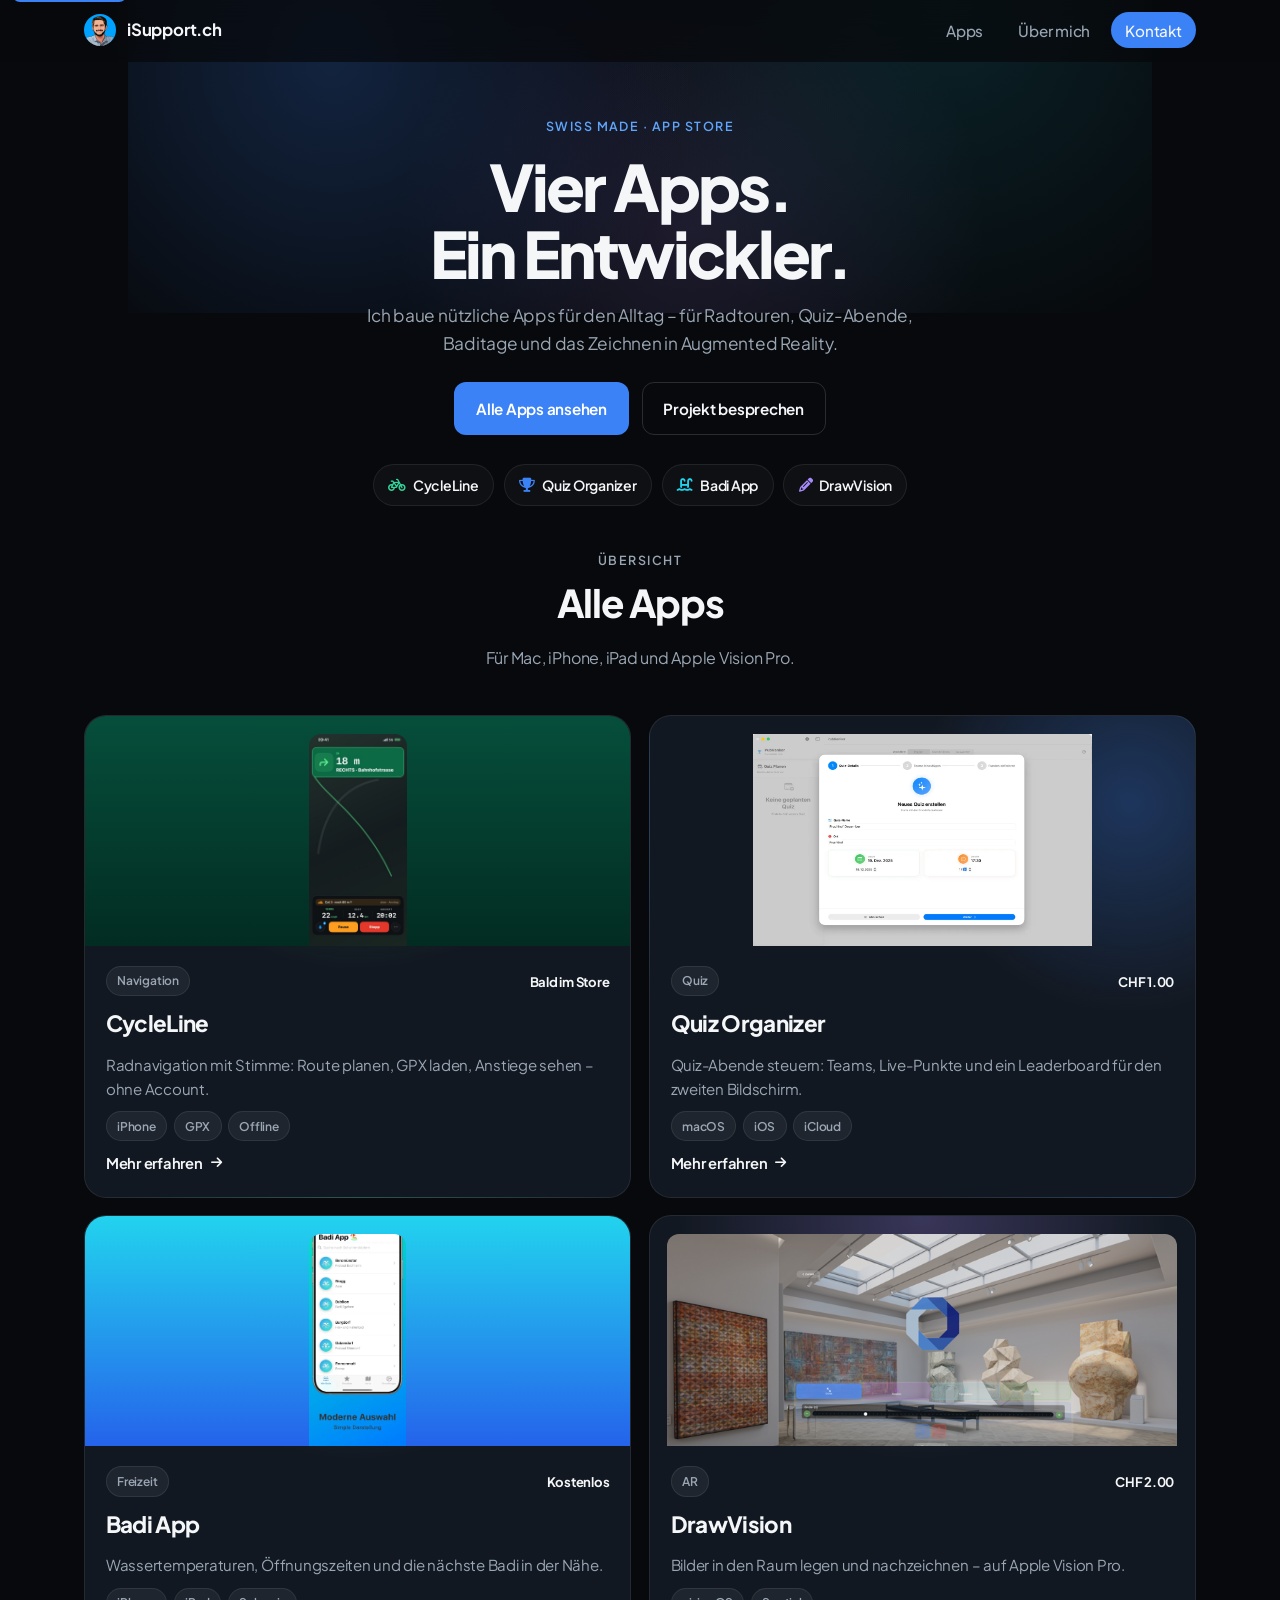
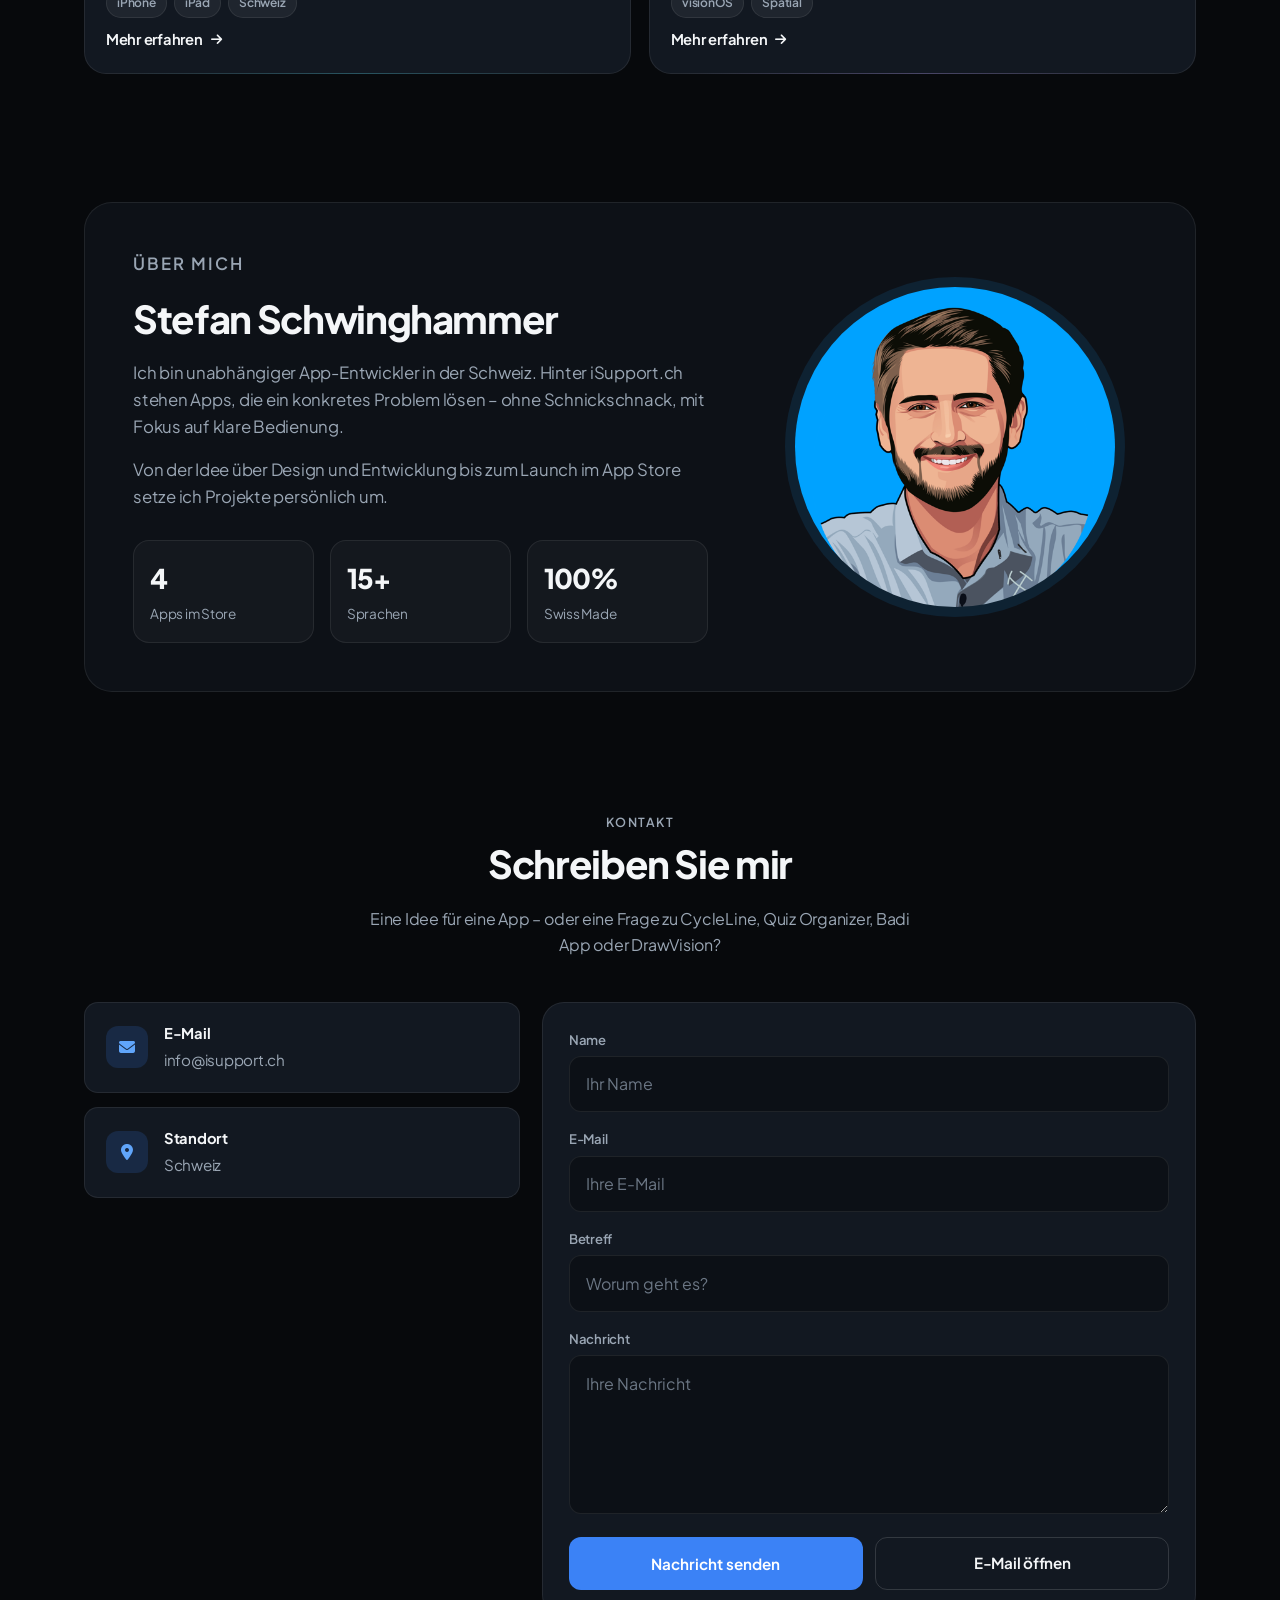
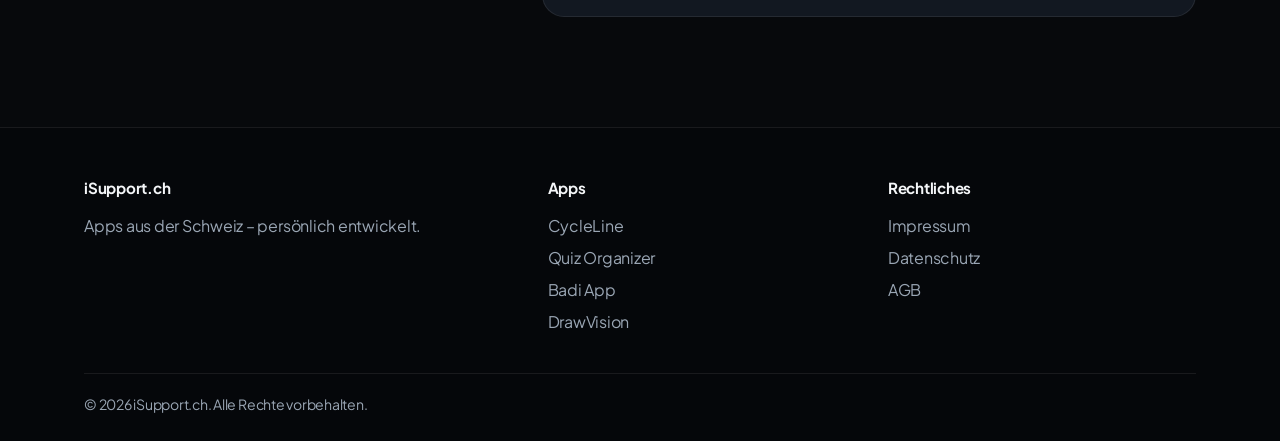
==== commit c8eaaa57: "Publish the redesigned app overview and prepare Cloudflare Pages. The homepage now lists CycleLine, " ====
--- a/index.html
+++ b/index.html
@@ -3,305 +3,256 @@
 <head>
     <meta charset="UTF-8">
     <meta name="viewport" content="width=device-width, initial-scale=1.0">
-    <title>iSupport.ch - App Entwicklung von Stefan Schwinghammer</title>
-    <meta name="description" content="iSupport.ch - App-Entwicklung von Stefan Schwinghammer. Innovative und benutzerfreundliche Apps aus der Schweiz.">
+    <title>iSupport.ch – Apps von Stefan Schwinghammer</title>
+    <meta name="description" content="Vier Apps aus der Schweiz: CycleLine, Quiz Organizer, Badi App und DrawVision.">
+    <meta name="theme-color" content="#07090c">
+    <meta property="og:title" content="iSupport.ch – Apps von Stefan Schwinghammer">
+    <meta property="og:description" content="CycleLine, Quiz Organizer, Badi App und DrawVision – nützliche Apps aus der Schweiz.">
+    <meta property="og:type" content="website">
+    <meta property="og:url" content="https://isupport.ch">
     <link rel="stylesheet" href="styles.css">
     <link rel="icon" type="image/png" href="images/Profilbilder/ProfilFoto_Blau.png">
     <link rel="apple-touch-icon" href="images/Profilbilder/ProfilFoto_Blau.png">
-    <link href="https://fonts.googleapis.com/css2?family=Inter:wght@300;400;500;600;700;800;900&display=swap" rel="stylesheet">
-    <link rel="stylesheet" href="https://cdnjs.cloudflare.com/ajax/libs/font-awesome/6.0.0/css/all.min.css">
+    <link rel="preconnect" href="https://fonts.googleapis.com">
+    <link rel="preconnect" href="https://fonts.gstatic.com" crossorigin>
+    <link href="https://fonts.googleapis.com/css2?family=Plus+Jakarta+Sans:wght@400;500;600;700;800&display=swap" rel="stylesheet">
+    <link rel="stylesheet" href="https://cdnjs.cloudflare.com/ajax/libs/font-awesome/6.5.2/css/all.min.css">
 </head>
 <body>
-    <!-- Navigation -->
-    <nav class="navbar">
+    <a class="skip-link" href="#apps">Zu den Apps</a>
+
+    <nav class="navbar" aria-label="Hauptnavigation">
         <div class="nav-container">
-            <div class="nav-logo">
-                <h2>iSupport.ch</h2>
-            </div>
+            <a href="#home" class="nav-logo">
+                <img src="images/Profilbilder/ProfilFoto_Blau.png" alt="" width="32" height="32">
+                <span>iSupport.ch</span>
+            </a>
             <ul class="nav-menu">
-                <li class="nav-item">
-                    <a href="#home" class="nav-link">Home</a>
-                </li>
-                <li class="nav-item">
-                    <a href="#apps" class="nav-link">Unsere Apps</a>
-                </li>
-                <li class="nav-item">
-                    <a href="#services" class="nav-link">Services</a>
-                </li>
-                <li class="nav-item">
-                    <a href="#about" class="nav-link">Über uns</a>
-                </li>
-                <li class="nav-item">
-                    <a href="#contact" class="nav-link">Kontakt</a>
-                </li>
+                <li><a href="#apps" class="nav-link">Apps</a></li>
+                <li><a href="#about" class="nav-link">Über mich</a></li>
+                <li><a href="#contact" class="nav-link nav-link-cta">Kontakt</a></li>
             </ul>
-            <div class="hamburger">
+            <button class="hamburger" type="button" aria-label="Menü öffnen" aria-expanded="false">
                 <span class="bar"></span>
                 <span class="bar"></span>
                 <span class="bar"></span>
-            </div>
+            </button>
         </div>
     </nav>
 
-    <!-- Hero Section -->
-    <section id="home" class="hero">
+    <header id="home" class="hero">
         <div class="hero-container">
-            <div class="hero-content">
-                <h1 class="hero-title">Innovative Apps für den Alltag</h1>
-                <p class="hero-subtitle">Ich entwickle bei iSupport.ch nützliche und benutzerfreundliche Apps für verschiedene Lebensbereiche. Von Quiz-Organisation über Freizeit-Guides bis hin zu innovativen AR‑Zeichen‑Tools – entdecken Sie meine Apps im App Store.</p>
-                <div class="hero-buttons">
-                    <a href="#apps" class="btn btn-primary">Unsere Apps entdecken</a>
-                    <a href="#contact" class="btn btn-secondary">Projekt besprechen</a>
-                </div>
-                
-                <div class="quick-app-links">
-                <p>Direkt zu meinen Apps:</p>
-                    <div class="quick-links">
-                        <a href="pubranker.html" class="quick-link">
-                            <i class="fas fa-trophy"></i>
-                            <span>PubRanker</span>
+            <p class="eyebrow">Swiss Made · App Store</p>
+            <h1 class="hero-title">Vier Apps.<br>Ein Entwickler.</h1>
+            <p class="hero-subtitle">Ich baue nützliche Apps für den Alltag – für Radtouren, Quiz-Abende, Baditage und das Zeichnen in Augmented Reality.</p>
+            <div class="hero-buttons">
+                <a href="#apps" class="btn btn-primary">Alle Apps ansehen</a>
+                <a href="#contact" class="btn btn-secondary">Projekt besprechen</a>
+            </div>
+            <div class="hero-pills" aria-label="Schnellzugriff">
+                <a href="cycleline.html" class="hero-pill pill-cycle">
+                    <i class="fas fa-bicycle"></i> CycleLine
+                </a>
+                <a href="quiz-organizer.html" class="hero-pill pill-pub">
+                    <i class="fas fa-trophy"></i> Quiz Organizer
+                </a>
+                <a href="badi-app.html" class="hero-pill pill-badi">
+                    <i class="fas fa-swimming-pool"></i> Badi App
+                </a>
+                <a href="drawvision.html" class="hero-pill pill-draw">
+                    <i class="fas fa-pencil-alt"></i> DrawVision
+                </a>
+            </div>
+        </div>
+    </header>
+
+    <main>
+        <section id="apps" class="apps-section">
+            <div class="container">
+                <div class="section-header">
+                    <p class="eyebrow">Übersicht</p>
+                    <h2>Alle Apps</h2>
+                    <p>Für Mac, iPhone, iPad und Apple Vision Pro.</p>
+                </div>
+
+                <div class="apps-bento">
+                    <a href="cycleline.html" class="app-showcase theme-cycle">
+                        <div class="app-showcase-media media-phone">
+                            <img src="images/CycleLine/01-navigation.jpg" alt="CycleLine: Abbiegung und Bike-Computer">
+                        </div>
+                        <div class="app-showcase-copy">
+                            <div class="app-kicker">
+                                <span class="app-badge">Navigation</span>
+                                <span class="app-price">Bald im Store</span>
+                            </div>
+                            <h3>CycleLine</h3>
+                            <p>Radnavigation mit Stimme: Route planen, GPX laden, Anstiege sehen – ohne Account.</p>
+                            <div class="app-meta">
+                                <span>iPhone</span>
+                                <span>GPX</span>
+                                <span>Offline</span>
+                            </div>
+                            <span class="app-link">Mehr erfahren <i class="fas fa-arrow-right"></i></span>
+                        </div>
+                    </a>
+
+                    <a href="quiz-organizer.html" class="app-showcase theme-pub">
+                        <div class="app-showcase-media media-desktop">
+                            <img src="images/PubRanker/1286x804bb.webp" alt="Quiz Organizer: Neues Quiz erstellen auf dem Mac">
+                        </div>
+                        <div class="app-showcase-copy">
+                            <div class="app-kicker">
+                                <span class="app-badge">Quiz</span>
+                                <span class="app-price">CHF 1.00</span>
+                            </div>
+                            <h3>Quiz Organizer</h3>
+                            <p>Quiz-Abende steuern: Teams, Live-Punkte und ein Leaderboard für den zweiten Bildschirm.</p>
+                            <div class="app-meta">
+                                <span>macOS</span>
+                                <span>iOS</span>
+                                <span>iCloud</span>
+                            </div>
+                            <span class="app-link">Mehr erfahren <i class="fas fa-arrow-right"></i></span>
+                        </div>
+                    </a>
+
+                    <a href="badi-app.html" class="app-showcase theme-badi">
+                        <div class="app-showcase-media media-phone">
+                            <img src="images/Badi App/460x998bb-2.webp" alt="Badi App: Liste Schweizer Schwimmbäder">
+                        </div>
+                        <div class="app-showcase-copy">
+                            <div class="app-kicker">
+                                <span class="app-badge">Freizeit</span>
+                                <span class="app-price">Kostenlos</span>
+                            </div>
+                            <h3>Badi App</h3>
+                            <p>Wassertemperaturen, Öffnungszeiten und die nächste Badi in der Nähe.</p>
+                            <div class="app-meta">
+                                <span>iPhone</span>
+                                <span>iPad</span>
+                                <span>Schweiz</span>
+                            </div>
+                            <span class="app-link">Mehr erfahren <i class="fas fa-arrow-right"></i></span>
+                        </div>
+                    </a>
+
+                    <a href="drawvision.html" class="app-showcase theme-draw">
+                        <div class="app-showcase-media media-spatial">
+                            <img src="images/Draw Vision/800x400bb-2.png" alt="DrawVision: AR-Projektion in einer Galerie">
+                        </div>
+                        <div class="app-showcase-copy">
+                            <div class="app-kicker">
+                                <span class="app-badge">AR</span>
+                                <span class="app-price">CHF 2.00</span>
+                            </div>
+                            <h3>DrawVision</h3>
+                            <p>Bilder in den Raum legen und nachzeichnen – auf Apple Vision Pro.</p>
+                            <div class="app-meta">
+                                <span>visionOS</span>
+                                <span>Spatial</span>
+                            </div>
+                            <span class="app-link">Mehr erfahren <i class="fas fa-arrow-right"></i></span>
+                        </div>
+                    </a>
+                </div>
+            </div>
+        </section>
+
+        <section id="about" class="about-section">
+            <div class="container">
+                <div class="about-content">
+                    <div class="about-text">
+                        <p class="eyebrow">Über mich</p>
+                        <h2>Stefan Schwinghammer</h2>
+                        <p>Ich bin unabhängiger App-Entwickler in der Schweiz. Hinter iSupport.ch stehen Apps, die ein konkretes Problem lösen – ohne Schnickschnack, mit Fokus auf klare Bedienung.</p>
+                        <p>Von der Idee über Design und Entwicklung bis zum Launch im App Store setze ich Projekte persönlich um.</p>
+                        <div class="stats">
+                            <div class="stat">
+                                <strong>4</strong>
+                                <span>Apps im Store</span>
+                            </div>
+                            <div class="stat">
+                                <strong>15+</strong>
+                                <span>Sprachen</span>
+                            </div>
+                            <div class="stat">
+                                <strong>100%</strong>
+                                <span>Swiss Made</span>
+                            </div>
+                        </div>
+                    </div>
+                    <div class="about-image">
+                        <img src="images/Profilbilder/ProfilFoto_Blau.png" alt="Illustration von Stefan Schwinghammer" class="profile-portrait">
+                    </div>
+                </div>
+            </div>
+        </section>
+
+        <section id="contact" class="contact-section">
+            <div class="container">
+                <div class="section-header">
+                    <p class="eyebrow">Kontakt</p>
+                    <h2>Schreiben Sie mir</h2>
+                    <p>Eine Idee für eine App – oder eine Frage zu CycleLine, Quiz Organizer, Badi App oder DrawVision?</p>
+                </div>
+                <div class="contact-content">
+                    <div class="contact-info">
+                        <a class="contact-item" href="mailto:info@isupport.ch">
+                            <i class="fas fa-envelope"></i>
+                            <div class="contact-item-content">
+                                <h4>E-Mail</h4>
+                                <p>info@isupport.ch</p>
+                            </div>
                         </a>
-                        <a href="badi-app.html" class="quick-link">
-                            <i class="fas fa-swimming-pool"></i>
-                            <span>Badi App</span>
-                        </a>
-                        <a href="drawvision.html" class="quick-link">
-                            <i class="fas fa-pencil-alt"></i>
-                            <span>DrawVision</span>
-                        </a>
+                        <div class="contact-item">
+                            <i class="fas fa-map-marker-alt"></i>
+                            <div class="contact-item-content">
+                                <h4>Standort</h4>
+                                <p>Schweiz</p>
+                            </div>
+                        </div>
                     </div>
-                </div>
-            </div>
-            <div class="hero-image">
-                <div class="app-screenshots">
-                    <div class="screenshot-container active">
-                        <img src="images/PubRanker/1286x804bb.webp" alt="PubRanker App Screenshot" class="app-screenshot">
-                        <div class="screenshot-label">PubRanker</div>
-                    </div>
-                    <div class="screenshot-container">
-                        <img src="images/Badi App/460x998bb.webp" alt="Badi App Screenshot" class="app-screenshot">
-                        <div class="screenshot-label">Badi App</div>
-                    </div>
-                    <div class="screenshot-container">
-                        <img src="images/Draw Vision/800x400bb.png" alt="DrawVision Screenshot" class="app-screenshot">
-                        <div class="screenshot-label">DrawVision</div>
-                    </div>
-                </div>
-                <div class="screenshot-dots">
-                    <span class="dot active" data-index="0"></span>
-                    <span class="dot" data-index="1"></span>
-                    <span class="dot" data-index="2"></span>
-                </div>
-            </div>
-        </div>
-    </section>
-
-    <!-- Apps Section -->
-    <section id="apps" class="apps-section">
-        <div class="container">
-            <div class="section-header">
-                <h2>Unsere Apps</h2>
-                <p>Entdecken Sie meine veröffentlichten Apps im App Store – von Quiz-Organisation bis hin zu Schweizer Freizeit-Guides</p>
-                <p class="click-hint"><i class="fas fa-mouse-pointer"></i> Klicken Sie auf eine App‑Karte für mehr Details</p>
-            </div>
-            <div class="apps-grid">
-                <div class="app-card">
-                    <div class="app-card-image">
-                        <img src="images/PubRanker/1286x804bb.webp" alt="PubRanker App">
-                    </div>
-                    <div class="app-card-content">
-                        <h3>PubRanker</h3>
-                        <p>Die ultimative App für Quiz-Master! Professionelle Pub-Quiz Organisation mit Teams verwalten, Live-Scoring, automatische Ranglisten und beeindruckendem Präsentationsmodus für zweiten Bildschirm.</p>
-                        <div class="app-features">
-                            <span class="feature-tag">macOS</span>
-                            <span class="feature-tag">iOS</span>
-                            <span class="feature-tag">Quiz</span>
-                            <span class="feature-tag">Präsentation</span>
-                        </div>
-                        <div class="app-price">CHF 1.00</div>
-                        <a href="pubranker.html" class="app-link">Mehr erfahren <i class="fas fa-arrow-right"></i></a>
-                    </div>
-                </div>
-
-                <div class="app-card">
-                    <div class="app-card-image">
-                        <img src="images/Badi App/460x998bb.webp" alt="Badi App">
-                    </div>
-                    <div class="app-card-content">
-                        <h3>Badi App</h3>
-                        <p>Dein Schweizer Schwimmbad-Guide! Entdecke die perfekte Badi mit aktuellen Wassertemperaturen, Echtzeit-Öffnungszeiten, standortbasierter Suche und personalisierten Benachrichtigungen.</p>
-                        <div class="app-features">
-                            <span class="feature-tag">iOS</span>
-                            <span class="feature-tag">iPad</span>
-                            <span class="feature-tag">Schweiz</span>
-                            <span class="feature-tag">Freizeit</span>
-                        </div>
-                        <div class="app-price">Kostenlos</div>
-                        <a href="badi-app.html" class="app-link">Mehr erfahren <i class="fas fa-arrow-right"></i></a>
-                    </div>
-                </div>
-
-                <div class="app-card">
-                    <div class="app-card-image">
-                        <img src="images/Draw Vision/800x400bb.png" alt="DrawVision App">
-                    </div>
-                    <div class="app-card-content">
-                        <h3>DrawVision</h3>
-                        <p>Innovative Augmented Reality Zeichen-App! DrawVision nutzt AR-Technologie, um Bilder auf jede Oberfläche zu projizieren und das Nachzeichnen zu erleichtern - perfekt für Künstler und Designer.</p>
-                        <div class="app-features">
-                            <span class="feature-tag">visionOS</span>
-                            <span class="feature-tag">AR</span>
-                            <span class="feature-tag">Zeichnen</span>
-                        </div>
-                        <div class="app-price">CHF 2.00</div>
-                        <a href="drawvision.html" class="app-link">Mehr erfahren <i class="fas fa-arrow-right"></i></a>
-                    </div>
-                </div>
-            </div>
-        </div>
-    </section>
-
-    <!-- Services Section -->
-    <section id="services" class="services-section">
-        <div class="container">
-            <div class="section-header">
-                <h2>Services</h2>
-                <p>Von der Idee bis zur Veröffentlichung – ich begleite Ihr Projekt persönlich</p>
-            </div>
-            <div class="services-grid">
-                <div class="service-card">
-                    <div class="service-icon">
-                        <i class="fas fa-lightbulb"></i>
-                    </div>
-                    <h3>Konzeption & Design</h3>
-                    <p>Ich entwickle innovative Konzepte und erstelle benutzerfreundliche Designs für Ihre App‑Idee.</p>
-                </div>
-                <div class="service-card">
-                    <div class="service-icon">
-                        <i class="fas fa-code"></i>
-                    </div>
-                    <h3>App-Entwicklung</h3>
-                    <p>Native und Cross‑Platform Entwicklung für iOS und Android mit modernen Technologien.</p>
-                </div>
-                <div class="service-card">
-                    <div class="service-icon">
-                        <i class="fas fa-rocket"></i>
-                    </div>
-                    <h3>Launch & Marketing</h3>
-                    <p>Erfolgreiche Veröffentlichung in den App Stores und Unterstützung bei der Positionierung.</p>
-                </div>
-                <div class="service-card">
-                    <div class="service-icon">
-                        <i class="fas fa-cog"></i>
-                    </div>
-                    <h3>Wartung & Support</h3>
-                    <p>Kontinuierliche Updates, Bugfixes und technischer Support – zuverlässig und persönlich.</p>
-                </div>
-            </div>
-        </div>
-    </section>
-
-    <!-- About Section -->
-    <section id="about" class="about-section">
-        <div class="container">
-            <div class="about-content">
-                <div class="about-text">
-                    <h2>Über iSupport.ch</h2>
-                    <p>Ich bin Stefan Schwinghammer, Schweizer App‑Entwickler hinter iSupport.ch. Mit Fokus auf Benutzerfreundlichkeit und praktischen Nutzen entwickle ich Apps, die das Leben einfacher und unterhaltsamer machen – von Quiz‑Organisation bis hin zu lokalen Freizeit‑Guides.</p>
-                    <div class="stats">
-                        <div class="stat">
-                            <h3>3</h3>
-                            <p>Veröffentlichte Apps</p>
-                        </div>
-                        <div class="stat">
-                            <h3>15+</h3>
-                            <p>Sprachen unterstützt</p>
-                        </div>
-                        <div class="stat">
-                            <h3>100%</h3>
-                            <p>Swiss Made</p>
-                        </div>
-                    </div>
-                </div>
-                <div class="about-image">
-                    <div class="profile-image-wrapper">
-                        <img src="images/Profilbilder/Profilbild.JPG" alt="Profilbild Stefan Schwinghammer" class="profile-image">
-                    </div>
-                </div>
-            </div>
-        </div>
-    </section>
-
-    <!-- Contact Section -->
-    <section id="contact" class="contact-section">
-        <div class="container">
-            <div class="section-header">
-                <h2>Kontakt</h2>
-                <p>Bereit für Ihr nächstes App‑Projekt? Lassen Sie uns sprechen!</p>
-            </div>
-            <div class="contact-content">
-                <div class="contact-info">
-                    <h3>Kontaktieren Sie mich</h3>
-                    <div class="contact-item">
-                        <i class="fas fa-envelope"></i>
-                        <div class="contact-item-content">
-                            <h4>E-Mail</h4>
-                            <p>info@isupport.ch</p>
-                        </div>
-                    </div>
-                    <div class="contact-item">
-                        <i class="fas fa-phone"></i>
-                        <div class="contact-item-content">
-                            <h4>Telefon</h4>
-                            <p>+41 XX XXX XX XX</p>
-                        </div>
-                    </div>
-                    <div class="contact-item">
-                        <i class="fas fa-map-marker-alt"></i>
-                        <div class="contact-item-content">
-                            <h4>Standort</h4>
-                            <p>Schweiz</p>
-                        </div>
-                    </div>
-                </div>
-                <form class="contact-form" action="https://formspree.io/f/xjkqvypw" method="POST">
-                    <div class="form-group">
-                        <input type="text" id="name" name="name" placeholder="Ihr Name" required>
-                    </div>
-                    <div class="form-group">
-                        <input type="email" id="email" name="email" placeholder="Ihre E-Mail" required>
-                    </div>
-                    <div class="form-group">
-                        <input type="text" id="subject" name="_subject" placeholder="Betreff" required>
-                    </div>
-                    <div class="form-group">
-                        <textarea id="message" name="message" placeholder="Ihre Nachricht" rows="5" required></textarea>
-                    </div>
-                    <!-- Honeypot field for spam protection -->
-                    <input type="text" name="_gotcha" style="display:none">
-                    <!-- Redirect after submission -->
-                    <input type="hidden" name="_next" value="https://isupport.ch/thank-you.html">
-                    <div class="form-buttons">
-                        <button type="submit" class="btn btn-primary">Nachricht senden</button>
-                        <a href="mailto:info@isupport.ch?subject=Kontaktanfrage&body=Hallo,%0D%0A%0D%0AIch interessiere mich für Ihre Dienstleistungen.%0D%0A%0D%0AMit freundlichen Grüßen" class="btn btn-secondary">E-Mail direkt öffnen</a>
-                    </div>
-                </form>
-            </div>
-        </div>
-    </section>
-
-    <!-- Footer -->
+                    <form class="contact-form" action="https://formspree.io/f/xjkqvypw" method="POST">
+                        <div class="form-group">
+                            <label for="name">Name</label>
+                            <input type="text" id="name" name="name" placeholder="Ihr Name" required>
+                        </div>
+                        <div class="form-group">
+                            <label for="email">E-Mail</label>
+                            <input type="email" id="email" name="email" placeholder="Ihre E-Mail" required>
+                        </div>
+                        <div class="form-group">
+                            <label for="subject">Betreff</label>
+                            <input type="text" id="subject" name="_subject" placeholder="Worum geht es?" required>
+                        </div>
+                        <div class="form-group">
+                            <label for="message">Nachricht</label>
+                            <textarea id="message" name="message" placeholder="Ihre Nachricht" rows="5" required></textarea>
+                        </div>
+                        <input type="text" name="_gotcha" style="display:none" tabindex="-1" autocomplete="off">
+                        <input type="hidden" name="_next" value="https://isupport.ch/thank-you.html">
+                        <div class="form-buttons">
+                            <button type="submit" class="btn btn-primary">Nachricht senden</button>
+                            <a href="mailto:info@isupport.ch" class="btn btn-secondary">E-Mail öffnen</a>
+                        </div>
+                    </form>
+                </div>
+            </div>
+        </section>
+    </main>
+
     <footer class="footer">
         <div class="container">
             <div class="footer-content">
                 <div class="footer-section">
                     <h3>iSupport.ch</h3>
-                    <p>App‑Entwicklung aus der Schweiz – persönlich umgesetzt.</p>
+                    <p>Apps aus der Schweiz – persönlich entwickelt.</p>
                 </div>
                 <div class="footer-section">
                     <h4>Apps</h4>
                     <ul>
-                        <li><a href="pubranker.html">PubRanker</a></li>
+                        <li><a href="cycleline.html">CycleLine</a></li>
+                        <li><a href="quiz-organizer.html">Quiz Organizer</a></li>
                         <li><a href="badi-app.html">Badi App</a></li>
                         <li><a href="drawvision.html">DrawVision</a></li>
                     </ul>
@@ -316,7 +267,7 @@
                 </div>
             </div>
             <div class="footer-bottom">
-                <p>&copy; 2024 iSupport.ch. Alle Rechte vorbehalten.</p>
+                <p>&copy; 2026 iSupport.ch. Alle Rechte vorbehalten.</p>
             </div>
         </div>
     </footer>
--- a/styles.css
+++ b/styles.css
@@ -1,67 +1,82 @@
-/* Reset and Base Styles */
-* {
+*,
+*::before,
+*::after {
     margin: 0;
     padding: 0;
     box-sizing: border-box;
 }
 
 :root {
-    /* Professional Swiss Color Palette */
-    --primary-bg: #1a1a1a;
-    --secondary-bg: #2a2a2a;
-    --accent-bg: #f8fafc;
-    --card-bg: #ffffff;
-    --text-primary: #ffffff;
-    --text-secondary: #6b7280;
-    --text-dark: #1f2937;
-    --accent-blue: #3b82f6;
-    --accent-dark: #1e40af;
-    --swiss-red: #dc2626;
-    --success-green: #10b981;
-    --gradient-professional: linear-gradient(135deg, #3b82f6 0%, #1e40af 100%);
-    --gradient-subtle: linear-gradient(135deg, #f8fafc 0%, #e2e8f0 100%);
-    --shadow-soft: 0 4px 20px rgba(0, 0, 0, 0.1);
-    --shadow-medium: 0 8px 30px rgba(0, 0, 0, 0.15);
-    --border-light: 1px solid #e5e7eb;
-    --border-blue: 1px solid #3b82f6;
+    --bg: #07090c;
+    --bg-elevated: #0d1117;
+    --bg-card: #121821;
+    --bg-soft: #171e28;
+    --line: rgba(255, 255, 255, 0.08);
+    --line-strong: rgba(255, 255, 255, 0.14);
+    --text: #f4f6f8;
+    --text-secondary: #9aa6b4;
+    --text-dark: #0f1720;
+    --accent: #3b82f6;
+    --accent-hover: #60a5fa;
+    --accent-soft: rgba(59, 130, 246, 0.16);
+    --pub: #3b82f6;
+    --pub-glow: rgba(59, 130, 246, 0.28);
+    --badi: #22d3ee;
+    --badi-glow: rgba(34, 211, 238, 0.24);
+    --draw: #a78bfa;
+    --draw-glow: rgba(167, 139, 250, 0.26);
+    --cycle: #34d399;
+    --cycle-glow: rgba(52, 211, 153, 0.26);
+    --success: #10b981;
+    --radius: 22px;
+    --radius-sm: 14px;
+    --shadow: 0 20px 50px rgba(0, 0, 0, 0.35);
+    --ease: cubic-bezier(0.22, 1, 0.36, 1);
+    --nav-h: 72px;
+    --max: 1160px;
+}
+
+html {
+    scroll-behavior: smooth;
 }
 
 body {
-    font-family: 'Inter', -apple-system, BlinkMacSystemFont, 'Segoe UI', Roboto, sans-serif;
+    font-family: "Plus Jakarta Sans", -apple-system, BlinkMacSystemFont, "Segoe UI", sans-serif;
+    background: var(--bg);
+    color: var(--text);
     line-height: 1.6;
-    color: var(--text-dark);
     overflow-x: hidden;
-    background: var(--card-bg);
-    font-weight: 400;
-    letter-spacing: -0.01em;
-}
-
-/* Ensure all text is visible */
-h1, h2, h3, h4, h5, h6, p, span, a, li {
+    letter-spacing: -0.015em;
+}
+
+img {
+    max-width: 100%;
+    display: block;
+}
+
+a {
     color: inherit;
 }
 
-/* Fix any potential text visibility issues */
-.hero-title {
-    color: var(--text-primary) !important;
-}
-
-.section-header h2 {
-    color: var(--text-dark) !important;
-}
-
-.app-card h3 {
-    color: var(--text-dark) !important;
-}
-
-.app-card p {
-    color: var(--text-secondary) !important;
+.skip-link {
+    position: absolute;
+    left: 12px;
+    top: -40px;
+    background: var(--accent);
+    color: white;
+    padding: 8px 12px;
+    border-radius: 8px;
+    z-index: 2000;
+}
+
+.skip-link:focus {
+    top: 12px;
 }
 
 .container {
-    max-width: 1200px;
+    max-width: var(--max);
     margin: 0 auto;
-    padding: 0 20px;
+    padding: 0 24px;
 }
 
 /* Navigation */
@@ -69,503 +84,1024 @@
     position: fixed;
     top: 0;
     width: 100%;
-    background: rgba(255, 255, 255, 0.95);
-    backdrop-filter: blur(20px);
-    -webkit-backdrop-filter: blur(20px);
     z-index: 1000;
-    padding: 1.2rem 0;
-    transition: all 0.4s cubic-bezier(0.4, 0, 0.2, 1);
-    border-bottom: 1px solid rgba(59, 130, 246, 0.1);
+    padding: 0.9rem 0;
+    background: rgba(7, 9, 12, 0.72);
+    backdrop-filter: blur(18px);
+    -webkit-backdrop-filter: blur(18px);
+    border-bottom: 1px solid transparent;
+    transition: border-color 0.3s var(--ease), background 0.3s var(--ease);
+}
+
+.navbar.scrolled {
+    border-bottom-color: var(--line);
+    background: rgba(7, 9, 12, 0.9);
 }
 
 .nav-container {
-    max-width: 1200px;
+    max-width: var(--max);
     margin: 0 auto;
-    padding: 0 20px;
+    padding: 0 24px;
     display: flex;
     justify-content: space-between;
     align-items: center;
 }
 
-.nav-logo h2 {
-    color: var(--accent-blue);
+.nav-logo {
+    display: flex;
+    align-items: center;
+    gap: 0.7rem;
+    text-decoration: none;
+    color: var(--text);
     font-weight: 700;
-    font-size: 1.6rem;
-    letter-spacing: -0.02em;
+    font-size: 1.05rem;
+}
+
+.nav-logo img {
+    width: 32px;
+    height: 32px;
+    border-radius: 50%;
+    object-fit: cover;
 }
 
 .nav-menu {
     display: flex;
     list-style: none;
-    gap: 2rem;
+    gap: 0.4rem;
+    align-items: center;
 }
 
 .nav-link {
     text-decoration: none;
-    color: var(--text-dark) !important;
+    color: var(--text-secondary);
     font-weight: 500;
     font-size: 0.95rem;
-    letter-spacing: -0.01em;
-    transition: all 0.3s cubic-bezier(0.4, 0, 0.2, 1);
-    position: relative;
+    padding: 0.55rem 0.9rem;
+    border-radius: 999px;
+    transition: color 0.2s var(--ease), background 0.2s var(--ease);
 }
 
 .nav-link:hover {
-    color: var(--accent-blue);
-}
-
-.nav-link::after {
-    content: '';
-    position: absolute;
-    bottom: -4px;
-    left: 0;
-    width: 0;
-    height: 2px;
-    background: var(--accent-blue);
-    transition: width 0.3s cubic-bezier(0.4, 0, 0.2, 1);
-}
-
-.nav-link:hover::after {
-    width: 100%;
+    color: var(--text);
+    background: rgba(255, 255, 255, 0.05);
+}
+
+.nav-link-cta {
+    color: var(--text);
+    background: var(--accent);
+}
+
+.nav-link-cta:hover {
+    background: var(--accent-hover);
+    color: white;
 }
 
 .hamburger {
     display: none;
     flex-direction: column;
+    justify-content: center;
+    align-items: center;
+    gap: 5px;
+    width: 42px;
+    height: 42px;
+    background: rgba(255, 255, 255, 0.04);
+    border: 1px solid var(--line-strong);
+    border-radius: 12px;
     cursor: pointer;
+    padding: 0;
+    z-index: 1100;
 }
 
 .bar {
-    width: 25px;
-    height: 3px;
-    background-color: #333;
-    margin: 3px 0;
-    transition: 0.3s;
-}
-
-/* Hero Section */
+    width: 18px;
+    height: 2px;
+    background: var(--text);
+    transition: 0.25s var(--ease);
+    display: block;
+}
+
+/* Hero */
 .hero {
-    min-height: 100vh;
-    display: flex;
-    align-items: center;
-    background: linear-gradient(135deg, #0f172a 0%, #111827 100%);
-    color: var(--text-primary);
-    padding-top: 80px;
+    padding: calc(var(--nav-h) + 40px) 24px 28px;
+    text-align: center;
     position: relative;
     overflow: hidden;
 }
 
 .hero::before {
-    content: '';
+    content: "";
     position: absolute;
-    top: 0;
-    left: 0;
-    right: 0;
-    bottom: 0;
-    background: var(--accent-blue);
-    opacity: 0.05;
+    inset: -20% 10% auto;
+    height: 420px;
+    background:
+        radial-gradient(circle at 20% 40%, rgba(59, 130, 246, 0.22), transparent 42%),
+        radial-gradient(circle at 80% 30%, rgba(34, 211, 238, 0.12), transparent 40%),
+        radial-gradient(circle at 55% 80%, rgba(167, 139, 250, 0.14), transparent 45%);
+    pointer-events: none;
+}
+
+.hero-container {
+    width: 100%;
+    max-width: 760px;
+    margin: 0 auto;
+    position: relative;
     z-index: 1;
-}
-
-.hero::after {
-    content: '';
-    position: absolute;
-    top: 20%;
-    right: -10%;
-    width: 40%;
-    height: 60%;
-    background: radial-gradient(circle, rgba(59, 130, 246, 0.12) 0%, transparent 70%);
-    z-index: 1;
-}
-
-.hero-container {
-    max-width: 1200px;
+    min-width: 0;
+}
+
+.eyebrow {
+    display: inline-block;
+    color: var(--accent-hover);
+    font-size: 0.78rem;
+    font-weight: 600;
+    letter-spacing: 0.12em;
+    text-transform: uppercase;
+    margin-bottom: 1rem;
+}
+
+.hero-title {
+    font-size: clamp(2.3rem, 5.4vw, 4rem);
+    font-weight: 800;
+    line-height: 1.05;
+    letter-spacing: -0.045em;
+    margin-bottom: 0.85rem;
+}
+
+.hero-subtitle {
+    font-size: 1.08rem;
+    color: var(--text-secondary);
+    max-width: 560px;
+    margin: 0 auto 1.5rem;
+    line-height: 1.65;
+    overflow-wrap: anywhere;
+}
+
+.hero-buttons {
+    display: flex;
+    justify-content: center;
+    gap: 0.8rem;
+    flex-wrap: wrap;
+    margin-bottom: 1.8rem;
+}
+
+.hero-pills {
+    display: flex;
+    justify-content: center;
+    gap: 0.6rem;
+    flex-wrap: wrap;
+}
+
+.hero-pill {
+    display: inline-flex;
+    align-items: center;
+    gap: 0.45rem;
+    padding: 0.55rem 0.9rem;
+    border-radius: 999px;
+    border: 1px solid var(--line);
+    background: rgba(255, 255, 255, 0.03);
+    text-decoration: none;
+    font-size: 0.88rem;
+    font-weight: 600;
+    color: var(--text);
+    transition: transform 0.25s var(--ease), border-color 0.25s var(--ease), background 0.25s var(--ease);
+}
+
+.hero-pill:hover {
+    transform: translateY(-2px);
+    background: rgba(255, 255, 255, 0.06);
+}
+
+.pill-pub:hover { border-color: var(--pub); }
+.pill-badi:hover { border-color: var(--badi); }
+.pill-draw:hover { border-color: var(--draw); }
+
+.pill-pub i { color: var(--pub); }
+.pill-badi i { color: var(--badi); }
+.pill-draw i { color: var(--draw); }
+
+/* Buttons */
+.btn {
+    display: inline-flex;
+    align-items: center;
+    justify-content: center;
+    padding: 0.85rem 1.3rem;
+    border-radius: 12px;
+    text-decoration: none;
+    font-weight: 650;
+    font-size: 0.95rem;
+    border: 1px solid transparent;
+    cursor: pointer;
+    font-family: inherit;
+    transition: transform 0.25s var(--ease), background 0.25s var(--ease), border-color 0.25s var(--ease);
+}
+
+.btn-primary {
+    background: var(--accent);
+    color: white;
+}
+
+.btn-primary:hover {
+    background: var(--accent-hover);
+    transform: translateY(-1px);
+}
+
+.btn-secondary {
+    background: transparent;
+    color: var(--text);
+    border-color: var(--line-strong);
+}
+
+.btn-secondary:hover {
+    border-color: rgba(255, 255, 255, 0.28);
+    transform: translateY(-1px);
+}
+
+/* Sections */
+.section-header {
+    text-align: center;
+    margin-bottom: 2.8rem;
+}
+
+.section-header h2,
+.about-text h2,
+.download-content h2 {
+    font-size: clamp(1.9rem, 3vw, 2.6rem);
+    font-weight: 750;
+    letter-spacing: -0.035em;
+    margin-bottom: 0.7rem;
+}
+
+.section-header p {
+    color: var(--text-secondary);
+    max-width: 560px;
     margin: 0 auto;
-    padding: 0 20px;
-    display: grid;
-    grid-template-columns: 1fr 1fr;
-    gap: 4rem;
-    align-items: center;
+    overflow-wrap: anywhere;
+}
+
+/* Apps overview */
+.apps-section {
+    padding: 12px 0 88px;
+}
+
+.apps-bento {
+    display: grid;
+    grid-template-columns: repeat(2, minmax(0, 1fr));
+    gap: 1.1rem;
+    align-items: stretch;
+}
+
+.app-showcase {
+    position: relative;
+    display: flex;
+    flex-direction: column;
+    min-width: 0;
+    background: var(--bg-card);
+    border: 1px solid var(--line);
+    border-radius: var(--radius);
+    overflow: hidden;
+    text-decoration: none;
+    color: inherit;
+    transition: transform 0.35s var(--ease), border-color 0.35s var(--ease), box-shadow 0.35s var(--ease);
+}
+
+.app-showcase:hover {
+    transform: translateY(-4px);
+    box-shadow: var(--shadow);
+}
+
+.app-showcase-copy {
+    padding: 1.25rem 1.3rem 1.35rem;
+    display: flex;
+    flex-direction: column;
+    gap: 0.65rem;
+    flex: 1;
+}
+
+.app-kicker {
+    display: flex;
+    align-items: center;
+    justify-content: space-between;
+    gap: 0.75rem;
+}
+
+.app-badge,
+.app-meta span,
+.feature-tag {
+    display: inline-flex;
+    align-items: center;
+    padding: 0.28rem 0.65rem;
+    border-radius: 999px;
+    font-size: 0.75rem;
+    font-weight: 600;
+    background: rgba(255, 255, 255, 0.06);
+    color: var(--text-secondary);
+    border: 1px solid var(--line);
+}
+
+.app-price {
+    font-size: 0.82rem;
+    font-weight: 700;
+    color: var(--text);
+}
+
+.app-showcase h3 {
+    font-size: 1.4rem;
+    font-weight: 750;
+    letter-spacing: -0.03em;
+}
+
+.app-showcase p {
+    color: var(--text-secondary);
+    font-size: 0.94rem;
+    line-height: 1.6;
+    overflow-wrap: anywhere;
+}
+
+.app-meta {
+    display: flex;
+    flex-wrap: wrap;
+    gap: 0.4rem;
+}
+
+.app-link {
+    margin-top: auto;
+    color: var(--text);
+    font-weight: 650;
+    font-size: 0.92rem;
+    display: inline-flex;
+    align-items: center;
+    gap: 0.5rem;
+}
+
+.app-showcase:hover .app-link i {
+    transform: translateX(4px);
+}
+
+.app-link i {
+    transition: transform 0.25s var(--ease);
+    font-size: 0.8rem;
+}
+
+.app-showcase-media {
+    height: 230px;
+    display: flex;
+    align-items: flex-end;
+    justify-content: center;
+    padding: 1.1rem 1.1rem 0;
+    overflow: hidden;
+}
+
+.app-showcase-media img {
+    width: 100%;
+    height: 100%;
+    object-fit: cover;
+    object-position: top center;
+    border-radius: 12px 12px 0 0;
+}
+
+.media-desktop img {
+    object-fit: contain;
+    object-position: center bottom;
+}
+
+.media-phone {
+    background: linear-gradient(180deg, #22d3ee 0%, #2563eb 100%);
+}
+
+.theme-cycle .media-phone {
+    background: linear-gradient(180deg, #064e3b 0%, #022c22 100%);
+}
+
+.media-phone img {
+    max-width: 168px;
+    width: auto;
+    height: 100%;
+    object-fit: cover;
+    object-position: center 10%;
+}
+
+.theme-pub {
+    background:
+        radial-gradient(circle at 88% 18%, var(--pub-glow), transparent 34%),
+        var(--bg-card);
+}
+
+.theme-pub:hover { border-color: rgba(59, 130, 246, 0.4); }
+
+.theme-badi {
+    background:
+        radial-gradient(circle at 50% 0%, var(--badi-glow), transparent 46%),
+        var(--bg-card);
+}
+
+.theme-badi:hover { border-color: rgba(34, 211, 238, 0.4); }
+
+.theme-draw {
+    background:
+        radial-gradient(circle at 50% 0%, var(--draw-glow), transparent 46%),
+        var(--bg-card);
+}
+
+.theme-draw:hover { border-color: rgba(167, 139, 250, 0.42); }
+
+.theme-cycle {
+    background:
+        radial-gradient(circle at 50% 0%, var(--cycle-glow), transparent 46%),
+        var(--bg-card);
+}
+
+.theme-cycle:hover { border-color: rgba(52, 211, 153, 0.42); }
+
+.pill-cycle:hover { border-color: var(--cycle); }
+.pill-cycle i { color: var(--cycle); }
+
+.app-hero.theme-cycle .app-icon-large {
+    background: #059669;
+}
+
+.app-hero.theme-cycle::before {
+    background: radial-gradient(circle at 80% 20%, rgba(52, 211, 153, 0.2), transparent 36%);
+}
+
+.coming-soon {
+    display: inline-flex;
+    align-items: center;
+    gap: 0.55rem;
+    padding: 0.85rem 1.1rem;
+    border-radius: 12px;
+    border: 1px solid var(--line-strong);
+    background: rgba(255, 255, 255, 0.04);
+    font-weight: 650;
+    color: var(--text);
+}
+
+/* About */
+.about-section {
+    padding: 40px 0 96px;
+}
+
+.about-content {
+    display: grid;
+    grid-template-columns: 1.2fr 0.8fr;
+    gap: 3.5rem;
+    align-items: center;
+    background: var(--bg-elevated);
+    border: 1px solid var(--line);
+    border-radius: 28px;
+    padding: 3rem;
+}
+
+.about-text .eyebrow {
+    margin-bottom: 0.6rem;
+}
+
+.about-text p {
+    color: var(--text-secondary);
+    margin-bottom: 1rem;
+    font-size: 1.05rem;
+}
+
+.stats {
+    display: grid;
+    grid-template-columns: repeat(3, minmax(0, 1fr));
+    gap: 1rem;
+    margin-top: 1.8rem;
+}
+
+.stat {
+    background: rgba(255, 255, 255, 0.03);
+    border: 1px solid var(--line);
+    border-radius: 16px;
+    padding: 1rem;
+}
+
+.stat strong,
+.stat h3 {
+    display: block;
+    font-size: 1.7rem;
+    font-weight: 800;
+    color: var(--text);
+    letter-spacing: -0.03em;
+}
+
+.stat span,
+.stat p {
+    color: var(--text-secondary);
+    font-size: 0.85rem;
+    margin: 0;
+}
+
+.about-image {
+    display: flex;
+    justify-content: center;
+}
+
+.profile-portrait,
+.profile-image {
+    width: min(320px, 100%);
+    aspect-ratio: 1;
+    object-fit: cover;
+    border-radius: 50%;
+    background: #1d9bf0;
+    box-shadow: 0 0 0 10px rgba(29, 155, 240, 0.12);
+}
+
+.profile-image-wrapper {
+    display: flex;
+    justify-content: center;
+}
+
+/* Contact */
+.contact-section {
+    padding: 20px 0 110px;
+}
+
+.contact-content {
+    display: grid;
+    grid-template-columns: 0.8fr 1.2fr;
+    gap: 1.4rem;
+    align-items: start;
+}
+
+.contact-info {
+    display: flex;
+    flex-direction: column;
+    gap: 0.9rem;
+}
+
+.contact-item {
+    display: flex;
+    gap: 1rem;
+    align-items: center;
+    padding: 1.2rem 1.3rem;
+    background: var(--bg-card);
+    border: 1px solid var(--line);
+    border-radius: var(--radius-sm);
+    text-decoration: none;
+}
+
+a.contact-item:hover {
+    border-color: var(--line-strong);
+}
+
+.contact-item i {
+    width: 42px;
+    height: 42px;
+    border-radius: 12px;
+    display: grid;
+    place-items: center;
+    background: var(--accent-soft);
+    color: var(--accent-hover);
+    flex-shrink: 0;
+}
+
+.contact-item h4 {
+    font-size: 0.92rem;
+    margin-bottom: 0.15rem;
+}
+
+.contact-item p {
+    color: var(--text-secondary);
+    font-size: 0.95rem;
+}
+
+.contact-form {
+    background: var(--bg-card);
+    border: 1px solid var(--line);
+    border-radius: var(--radius);
+    padding: 1.6rem;
+}
+
+.form-group {
+    margin-bottom: 1rem;
+}
+
+.form-group label {
+    display: block;
+    font-size: 0.82rem;
+    font-weight: 600;
+    color: var(--text-secondary);
+    margin-bottom: 0.4rem;
+}
+
+.form-group input,
+.form-group textarea {
+    width: 100%;
+    padding: 0.9rem 1rem;
+    border-radius: 12px;
+    border: 1px solid var(--line);
+    background: #0c1016;
+    color: var(--text);
+    font: inherit;
+}
+
+.form-group input::placeholder,
+.form-group textarea::placeholder {
+    color: #6b7684;
+}
+
+.form-group input:focus,
+.form-group textarea:focus {
+    outline: none;
+    border-color: rgba(59, 130, 246, 0.7);
+    box-shadow: 0 0 0 3px rgba(59, 130, 246, 0.15);
+}
+
+.form-buttons {
+    display: flex;
+    gap: 0.75rem;
+    flex-wrap: wrap;
+}
+
+.form-buttons .btn {
+    flex: 1;
+    min-width: 160px;
+}
+
+/* Footer */
+.footer {
+    border-top: 1px solid var(--line);
+    padding: 3rem 0 1.6rem;
+    background: #05070a;
+}
+
+.footer-content {
+    display: grid;
+    grid-template-columns: 1.4fr 1fr 1fr;
+    gap: 2rem;
+    margin-bottom: 2rem;
+}
+
+.footer-section h3,
+.footer-section h4 {
+    margin-bottom: 0.8rem;
+    font-size: 0.95rem;
+}
+
+.footer-section p,
+.footer-section a,
+.footer-bottom {
+    color: var(--text-secondary);
+}
+
+.footer-section ul {
+    list-style: none;
+}
+
+.footer-section ul li {
+    margin-bottom: 0.4rem;
+}
+
+.footer-section a {
+    text-decoration: none;
+}
+
+.footer-section a:hover {
+    color: var(--text);
+}
+
+.footer-bottom {
+    border-top: 1px solid var(--line);
+    padding-top: 1.2rem;
+    font-size: 0.88rem;
+}
+
+/* Thank you */
+.thank-you-section {
+    min-height: 80vh;
+    display: flex;
+    align-items: center;
+    justify-content: center;
+    padding: 120px 0 80px;
+}
+
+.thank-you-content {
+    text-align: center;
+    max-width: 560px;
+}
+
+.thank-you-icon {
+    width: 84px;
+    height: 84px;
+    margin: 0 auto 1.4rem;
+    border-radius: 50%;
+    background: var(--success);
+    display: grid;
+    place-items: center;
+    font-size: 2rem;
+}
+
+/* App detail pages */
+.back-link {
+    display: inline-flex;
+    align-items: center;
+    gap: 0.5rem;
+    color: var(--text-secondary);
+    text-decoration: none;
+    font-size: 0.9rem;
+    font-weight: 600;
+    margin-bottom: 1.6rem;
     position: relative;
     z-index: 2;
 }
 
-.hero-title {
-    font-size: 3.8rem;
+.back-link:hover {
+    color: var(--text);
+}
+
+.app-hero {
+    padding: calc(var(--nav-h) + 56px) 0 72px;
+    position: relative;
+    overflow: hidden;
+}
+
+.app-hero::before {
+    content: "";
+    position: absolute;
+    inset: 0 auto auto 0;
+    width: 100%;
+    height: 100%;
+    background: radial-gradient(circle at 80% 20%, rgba(59, 130, 246, 0.18), transparent 36%);
+    pointer-events: none;
+}
+
+.app-hero-content {
+    display: grid;
+    grid-template-columns: 1fr 1fr;
+    gap: 3rem;
+    align-items: center;
+    position: relative;
+    z-index: 1;
+}
+
+.app-icon-large {
+    width: 72px;
+    height: 72px;
+    border-radius: 20px;
+    display: grid;
+    place-items: center;
+    background: var(--accent);
+    margin-bottom: 1.3rem;
+    font-size: 1.7rem;
+}
+
+.app-hero-title {
+    font-size: clamp(2.4rem, 5vw, 3.8rem);
     font-weight: 800;
-    line-height: 1.1;
+    letter-spacing: -0.04em;
+    line-height: 1.05;
+    margin-bottom: 0.5rem;
+}
+
+.app-hero-subtitle {
+    color: var(--accent-hover);
+    font-weight: 600;
+    margin-bottom: 1.1rem;
+}
+
+.app-description {
+    color: var(--text-secondary);
+    font-size: 1.08rem;
     margin-bottom: 1.5rem;
-    letter-spacing: -0.03em;
-    color: var(--text-primary);
-}
-
-.hero-subtitle {
-    font-size: 1.3rem;
-    margin-bottom: 2.5rem;
-    opacity: 0.8;
-    line-height: 1.7;
-    font-weight: 300;
-    letter-spacing: -0.01em;
-    color: rgba(255, 255, 255, 0.75);
-}
-
-.hero-buttons {
-    display: flex;
-    gap: 1rem;
-    flex-wrap: wrap;
-    margin-bottom: 3rem;
-}
-
-.quick-app-links {
-    margin-top: 2rem;
-}
-
-.quick-app-links p {
-    color: rgba(255, 255, 255, 0.7);
-    font-size: 0.9rem;
-    margin-bottom: 1rem;
-    text-transform: uppercase;
-    letter-spacing: 0.02em;
-}
-
-.quick-links {
-    display: flex;
-    gap: 1rem;
-    flex-wrap: wrap;
-}
-
-.quick-link {
-    display: flex;
-    align-items: center;
-    gap: 0.5rem;
-    padding: 0.8rem 1.2rem;
-    background: rgba(255, 255, 255, 0.08);
-    border: 1px solid rgba(255, 255, 255, 0.2);
+}
+
+.app-features-list {
+    display: grid;
+    grid-template-columns: 1fr 1fr;
+    gap: 0.7rem;
+    margin-bottom: 1.8rem;
+}
+
+.feature-item {
+    display: flex;
+    align-items: center;
+    gap: 0.7rem;
+    padding: 0.75rem 0.85rem;
     border-radius: 12px;
-    text-decoration: none;
-    color: rgba(255, 255, 255, 0.75);
-    font-size: 0.9rem;
-    font-weight: 500;
-    transition: all 0.3s cubic-bezier(0.4, 0, 0.2, 1);
-    backdrop-filter: blur(10px);
-}
-
-.quick-link:hover {
-    background: rgba(255, 255, 255, 0.15);
-    border-color: rgba(255, 255, 255, 0.4);
-    color: white;
-    transform: translateY(-2px);
-    box-shadow: var(--shadow-soft);
-}
-
-.quick-link i {
-    color: white;
-    font-size: 1rem;
-}
-
-/* Hero App Screenshots */
-.app-screenshots {
-    position: relative;
+    background: rgba(255, 255, 255, 0.03);
+    border: 1px solid var(--line);
+    font-size: 0.92rem;
+    color: var(--text-secondary);
+}
+
+.feature-item i {
+    color: var(--accent-hover);
+    width: 18px;
+    text-align: center;
+}
+
+.hero-screenshot {
     width: 100%;
     max-width: 520px;
     margin: 0 auto;
-}
-
-.screenshot-container {
-    display: none;
+    border-radius: 18px;
+    box-shadow: var(--shadow);
+    cursor: zoom-in;
+}
+
+.mobile-screenshot {
+    max-width: 300px;
+}
+
+.desktop-screenshot {
+    max-width: 560px;
+}
+
+.app-store-button {
+    margin-bottom: 1rem;
+}
+
+.store-btn,
+.store-btn-large-content {
+    display: inline-flex;
+    align-items: center;
+    gap: 12px;
+    background: #000;
+    color: white;
+    text-decoration: none;
+    border-radius: 12px;
+    padding: 12px 16px;
+    border: 1px solid var(--line-strong);
+}
+
+.store-btn-content,
+.store-btn-large-content {
+    display: flex;
+    align-items: center;
+    gap: 12px;
+}
+
+.store-btn-content i,
+.store-btn-large-content i {
+    font-size: 1.7rem;
+}
+
+.store-btn-text,
+.store-btn-large-text {
+    display: flex;
+    flex-direction: column;
+    line-height: 1.15;
+}
+
+.store-btn-small,
+.store-btn-large-small {
+    font-size: 0.7rem;
+    color: #d1d5db;
+}
+
+.store-btn-large,
+.store-btn-large-title {
+    font-size: 1.15rem;
+    font-weight: 700;
+}
+
+.store-btn-price,
+.store-btn-large-price {
+    margin-left: 0.6rem;
+    background: rgba(255, 255, 255, 0.1);
+    padding: 0.3rem 0.55rem;
+    border-radius: 8px;
+    font-size: 0.85rem;
+    font-weight: 650;
+}
+
+.store-btn-large-link {
+    text-decoration: none;
+}
+
+.store-btn-large-content {
+    padding: 1rem 1.4rem;
+}
+
+.store-btn:hover,
+.store-btn-large-link:hover .store-btn-large-content {
+    transform: translateY(-2px);
+}
+
+.screenshots-section,
+.app-features-section,
+.download-section {
+    padding: 80px 0;
+}
+
+.screenshots-section {
+    background: var(--bg-elevated);
+}
+
+.screenshots-grid {
+    display: grid;
+    grid-template-columns: repeat(auto-fit, minmax(280px, 1fr));
+    gap: 1rem;
+}
+
+.mobile-grid {
+    grid-template-columns: repeat(auto-fit, minmax(220px, 1fr));
+}
+
+.screenshot-item {
     position: relative;
-    border-radius: 18px;
     overflow: hidden;
-    background: #0f172a;
-    box-shadow: var(--shadow-medium);
-    border: 1px solid rgba(59, 130, 246, 0.15);
-}
-
-.screenshot-container.active {
-    display: block;
-    animation: fade-in 0.5s ease;
-}
-
-.app-screenshot {
+    border-radius: 16px;
+    border: 1px solid var(--line);
+    background: var(--bg-card);
+}
+
+.screenshot-item img {
     width: 100%;
     height: auto;
-    display: block;
-    object-fit: cover;
     cursor: zoom-in;
-}
-
-.screenshot-label {
+    transition: transform 0.4s var(--ease);
+}
+
+.screenshot-item:hover img {
+    transform: scale(1.03);
+}
+
+.screenshot-overlay {
     position: absolute;
-    bottom: 16px;
-    left: 16px;
-    background: rgba(15, 23, 42, 0.8);
-    color: white;
-    padding: 6px 12px;
-    border-radius: 10px;
+    inset: auto 0 0;
+    padding: 1.2rem;
+    background: linear-gradient(transparent, rgba(0, 0, 0, 0.75));
+}
+
+.screenshot-overlay h4 {
+    font-size: 0.95rem;
+}
+
+.screenshot-overlay p {
+    color: var(--text-secondary);
     font-size: 0.85rem;
-    font-weight: 600;
-    letter-spacing: 0.02em;
-}
-
-.screenshot-dots {
+}
+
+.features-grid,
+.services-grid {
+    display: grid;
+    grid-template-columns: repeat(auto-fit, minmax(230px, 1fr));
+    gap: 1rem;
+}
+
+.feature-card,
+.service-card {
+    background: var(--bg-card);
+    border: 1px solid var(--line);
+    border-radius: 18px;
+    padding: 1.5rem;
+}
+
+.feature-icon,
+.service-icon {
+    width: 48px;
+    height: 48px;
+    border-radius: 14px;
+    display: grid;
+    place-items: center;
+    background: var(--accent-soft);
+    color: var(--accent-hover);
+    margin-bottom: 1rem;
+}
+
+.feature-card h3,
+.service-card h3 {
+    margin-bottom: 0.5rem;
+    font-size: 1.1rem;
+}
+
+.feature-card p,
+.service-card p {
+    color: var(--text-secondary);
+    font-size: 0.95rem;
+}
+
+.download-section {
+    text-align: center;
+}
+
+.download-content p {
+    color: var(--text-secondary);
+    max-width: 560px;
+    margin: 0 auto 1.4rem;
+}
+
+.compatibility-info {
     display: flex;
     justify-content: center;
-    gap: 0.5rem;
-    margin-top: 1rem;
-}
-
-.screenshot-dots .dot {
-    width: 8px;
-    height: 8px;
-    border-radius: 50%;
-    background: rgba(255, 255, 255, 0.3);
-    cursor: pointer;
-    transition: all 0.3s ease;
-}
-
-.screenshot-dots .dot.active {
-    background: white;
-    transform: scale(1.2);
-}
-
-@keyframes fade-in {
-    from {
-        opacity: 0;
-        transform: translateY(6px);
-    }
-    to {
-        opacity: 1;
-        transform: translateY(0);
-    }
-}
-
-.btn {
-    padding: 14px 32px;
-    border-radius: 12px;
-    text-decoration: none;
-    font-weight: 600;
-    font-size: 0.95rem;
-    letter-spacing: -0.01em;
-    transition: all 0.4s cubic-bezier(0.4, 0, 0.2, 1);
-    display: inline-block;
-    border: none;
-    cursor: pointer;
-    position: relative;
-    overflow: hidden;
-    text-transform: uppercase;
-}
-
-.btn-primary {
-    background: var(--accent-blue);
-    color: white;
-    box-shadow: var(--shadow-soft);
-}
-
-.btn-primary:hover {
-    background: var(--accent-dark);
-    transform: translateY(-2px);
-    box-shadow: var(--shadow-medium);
-}
-
-.btn-secondary {
-    background: transparent;
-    color: var(--text-primary);
-    border: 2px solid var(--accent-blue);
-}
-
-.btn-secondary:hover {
-    background: var(--accent-blue);
-    color: white;
-    transform: translateY(-2px);
-}
-
-/* Secondary button on light backgrounds (e.g. contact form) */
-.contact-section .btn-secondary {
-    color: var(--accent-blue);
-    border-color: var(--accent-blue);
-    background: white;
-}
-
-.contact-section .btn-secondary:hover {
-    color: white;
-    background: var(--accent-blue);
-}
-
-/* Phone Mockup */
-.phone-mockup {
-    width: 320px;
-    height: 640px;
-    background: var(--secondary-bg);
-    border-radius: 40px;
-    padding: 24px;
-    margin: 0 auto;
-    position: relative;
-    box-shadow: var(--shadow-medium);
-}
-
-.phone-screen {
-    width: 100%;
-    height: 100%;
-    background: var(--gradient-professional);
-    border-radius: 28px;
-    display: flex;
-    align-items: center;
-    justify-content: center;
-    position: relative;
-    overflow: hidden;
-}
-
-.phone-screen::before {
-    content: '';
-    position: absolute;
-    top: 0;
-    left: 0;
-    right: 0;
-    bottom: 0;
-    background: radial-gradient(circle at 30% 30%, rgba(255, 255, 255, 0.1) 0%, transparent 50%);
-}
-
-.app-preview i {
-    font-size: 4.5rem;
-    color: white;
-    opacity: 0.9;
-    z-index: 2;
-    position: relative;
-}
-
-/* Section Headers */
-.section-header {
-    text-align: center;
-    margin-bottom: 5rem;
-}
-
-.section-header h2 {
-    font-size: 2.8rem;
-    font-weight: 800;
-    margin-bottom: 1.5rem;
-    color: var(--text-dark);
-    letter-spacing: -0.02em;
-    text-transform: uppercase;
-    position: relative;
-}
-
-.section-header h2::after {
-    content: '';
-    position: absolute;
-    bottom: -8px;
-    left: 50%;
-    transform: translateX(-50%);
-    width: 60px;
-    height: 3px;
-    background: var(--accent-blue);
-    border-radius: 2px;
-}
-
-.section-header p {
-    font-size: 1.2rem;
-    color: var(--text-secondary);
-    max-width: 700px;
-    margin: 0 auto;
-    font-weight: 300;
-    letter-spacing: -0.01em;
-    line-height: 1.7;
-}
-
-.click-hint {
-    font-size: 0.9rem !important;
-    color: var(--accent-blue) !important;
-    margin-top: 1rem !important;
-    font-weight: 500 !important;
-    text-transform: uppercase;
-    letter-spacing: 0.02em;
-}
-
-.click-hint i {
-    margin-right: 0.5rem;
-}
-
-/* Apps Section */
-.apps-section {
-    padding: 8rem 0;
-    background: var(--card-bg);
-    position: relative;
-}
-
-.apps-section::before {
-    content: '';
-    position: absolute;
-    top: 0;
-    left: 0;
-    right: 0;
-    bottom: 0;
-    background: 
-        radial-gradient(circle at 20% 20%, rgba(59, 130, 246, 0.06) 0%, transparent 50%),
-        radial-gradient(circle at 80% 80%, rgba(30, 64, 175, 0.05) 0%, transparent 50%);
-    pointer-events: none;
-}
-
-.apps-grid {
-    display: grid;
-    grid-template-columns: repeat(auto-fit, minmax(350px, 1fr));
-    gap: 2rem;
-}
-
-.app-card {
-    background: var(--card-bg);
-    padding: 0;
-    border-radius: 16px;
-    box-shadow: var(--shadow-soft);
-    transition: all 0.3s cubic-bezier(0.4, 0, 0.2, 1);
-    border: var(--border-light);
-    position: relative;
-    cursor: pointer;
-    overflow: hidden;
-}
-
-.app-card::before {
-    content: '';
-    position: absolute;
-    top: 0;
-    left: 0;
-    right: 0;
-    height: 3px;
-    background: var(--accent-blue);
-    transform: scaleX(0);
-    transition: transform 0.3s cubic-bezier(0.4, 0, 0.2, 1);
-    border-radius: 16px 16px 0 0;
-}
-
-.app-card:hover {
-    transform: translateY(-4px);
-    box-shadow: var(--shadow-medium);
-    border-color: var(--accent-blue);
-}
-
-.app-card:hover::before {
-    transform: scaleX(1);
-}
-
-.app-card-image {
-    width: 100%;
-    height: 220px;
-    overflow: hidden;
-    background: #f1f5f9;
-}
-
-.app-card-image img {
-    width: 100%;
-    height: 100%;
-    object-fit: contain;
-    padding: 12px;
-    transition: transform 0.4s ease;
-    cursor: zoom-in;
+    gap: 1.4rem;
+    flex-wrap: wrap;
+    margin-top: 1.4rem;
+    color: var(--text-secondary);
+    font-size: 0.92rem;
+}
+
+.compatibility-info i {
+    color: var(--accent-hover);
+    margin-right: 0.35rem;
 }
 
 /* Lightbox */
 .lightbox {
     position: fixed;
     inset: 0;
-    background: rgba(0, 0, 0, 0.7);
+    background: rgba(0, 0, 0, 0.78);
     display: none;
     align-items: center;
     justify-content: center;
@@ -581,16 +1117,16 @@
     position: relative;
     max-width: min(1400px, 96vw);
     max-height: 94vh;
-    background: white;
+    background: #0b0f14;
     border-radius: 16px;
     overflow: hidden;
-    box-shadow: var(--shadow-medium);
+    border: 1px solid var(--line);
 }
 
 .lightbox-image {
     display: block;
     max-width: 100%;
-    max-height: 92vh;
+    max-height: 86vh;
     width: auto;
     height: auto;
 }
@@ -599,7 +1135,7 @@
     padding: 0.75rem 1rem;
     color: var(--text-secondary);
     font-size: 0.95rem;
-    border-top: var(--border-light);
+    border-top: 1px solid var(--line);
 }
 
 .lightbox-close {
@@ -608,7 +1144,7 @@
     right: 12px;
     width: 36px;
     height: 36px;
-    border: none;
+    border: 0;
     border-radius: 50%;
     background: rgba(0, 0, 0, 0.6);
     color: white;
@@ -616,578 +1152,93 @@
     cursor: pointer;
 }
 
-.app-card:hover .app-card-image img {
-    transform: scale(1.03);
+/* Legacy homepage cards (if reused) */
+.apps-grid {
+    display: grid;
+    grid-template-columns: repeat(auto-fit, minmax(280px, 1fr));
+    gap: 1rem;
+}
+
+.app-card {
+    background: var(--bg-card);
+    border: 1px solid var(--line);
+    border-radius: var(--radius);
+    overflow: hidden;
+    text-decoration: none;
+}
+
+.app-card-image {
+    height: 220px;
+    display: grid;
+    place-items: center;
+    padding: 1rem;
+    background: #0c1118;
+}
+
+.app-card-image img {
+    max-height: 100%;
+    object-fit: contain;
 }
 
 .app-card-content {
-    padding: 2rem 2rem 2.5rem;
-}
-
-.app-card h3 {
-    font-size: 1.6rem;
-    font-weight: 700;
-    margin-bottom: 1.2rem;
-    color: var(--text-dark);
-    letter-spacing: -0.01em;
-}
-
-.app-card p {
-    color: var(--text-secondary);
-    margin-bottom: 2rem;
-    line-height: 1.7;
-    font-weight: 400;
-    letter-spacing: -0.01em;
+    padding: 1.4rem;
 }
 
 .app-features {
     display: flex;
-    gap: 0.5rem;
-    margin-bottom: 1.5rem;
     flex-wrap: wrap;
-}
-
-.feature-tag {
-    background: rgba(59, 130, 246, 0.1);
-    color: var(--accent-blue);
-    padding: 6px 16px;
-    border-radius: 20px;
-    font-size: 0.8rem;
-    font-weight: 500;
-    border: 1px solid rgba(59, 130, 246, 0.2);
-}
-
-.app-link {
-    color: var(--accent-blue);
-    text-decoration: none;
-    font-weight: 600;
-    display: inline-flex;
-    align-items: center;
-    gap: 0.8rem;
-    transition: all 0.3s cubic-bezier(0.4, 0, 0.2, 1);
-    font-size: 0.9rem;
-}
-
-.app-link:hover {
-    color: var(--accent-dark);
-    transform: translateX(5px);
-}
-
-.app-price {
-    font-size: 1.2rem;
-    font-weight: 700;
-    color: var(--accent-blue);
-    margin-bottom: 1.5rem;
-    padding: 0.8rem 1.5rem;
-    background: rgba(59, 130, 246, 0.1);
-    border-radius: 20px;
-    text-align: center;
-    display: inline-block;
-    border: 1px solid rgba(59, 130, 246, 0.2);
-}
-
-/* Services Section */
-.services-section {
-    padding: 8rem 0;
-    background: var(--primary-bg);
-    color: var(--text-primary);
-    position: relative;
-}
-
-.services-section .section-header h2 {
-    color: var(--text-primary);
-}
-
-.services-section .section-header p {
-    color: var(--text-secondary);
-}
-
-.services-grid {
-    display: grid;
-    grid-template-columns: repeat(auto-fit, minmax(280px, 1fr));
-    gap: 2rem;
-}
-
-.service-card {
-    text-align: center;
-    padding: 2.5rem;
-    background: rgba(255, 255, 255, 0.02);
-    border-radius: 20px;
-    border: 1px solid rgba(59, 130, 246, 0.12);
-    transition: all 0.4s cubic-bezier(0.4, 0, 0.2, 1);
-}
-
-.service-card:hover {
-    transform: translateY(-5px);
-    background: rgba(255, 255, 255, 0.05);
-    border-color: rgba(59, 130, 246, 0.3);
-}
-
-.service-icon {
-    width: 90px;
-    height: 90px;
-    background: var(--accent-blue);
-    border-radius: 50%;
-    display: flex;
-    align-items: center;
-    justify-content: center;
-    margin: 0 auto 2rem;
-    position: relative;
-    box-shadow: var(--shadow-soft);
-}
-
-.service-icon::before {
-    content: '';
-    position: absolute;
-    top: 3px;
-    left: 3px;
-    right: 3px;
-    bottom: 3px;
-    background: var(--primary-bg);
-    border-radius: 50%;
-    z-index: 1;
-}
-
-.service-icon i {
-    font-size: 2.2rem;
-    color: var(--accent-blue);
-    z-index: 2;
-    position: relative;
-}
-
-.service-card h3 {
-    font-size: 1.4rem;
-    font-weight: 700;
-    margin-bottom: 1.2rem;
-    color: var(--text-primary);
-    text-transform: uppercase;
-    letter-spacing: -0.01em;
-}
-
-.service-card p {
-    color: var(--text-secondary);
-    line-height: 1.7;
-    font-weight: 300;
-}
-
-/* About Section */
-.about-section {
-    padding: 8rem 0;
-    background: var(--card-bg);
-    position: relative;
-}
-
-.about-section::before {
-    content: '';
-    position: absolute;
-    top: 0;
-    left: 0;
-    right: 0;
-    bottom: 0;
-    background: 
-        radial-gradient(circle at 70% 30%, rgba(59, 130, 246, 0.06) 0%, transparent 50%),
-        radial-gradient(circle at 30% 70%, rgba(30, 64, 175, 0.05) 0%, transparent 50%);
-    pointer-events: none;
-}
-
-.about-content {
-    display: grid;
-    grid-template-columns: 1fr 1fr;
-    gap: 4rem;
-    align-items: center;
-}
-
-.about-text h2 {
-    font-size: 2.8rem;
-    font-weight: 800;
-    margin-bottom: 2rem;
-    color: var(--text-dark);
-    letter-spacing: -0.02em;
-    text-transform: uppercase;
-}
-
-.about-text p {
-    font-size: 1.2rem;
-    color: var(--text-secondary);
-    margin-bottom: 2.5rem;
-    line-height: 1.7;
-    font-weight: 300;
-    letter-spacing: -0.01em;
-}
-
-.profile-image-wrapper {
-    width: 100%;
-    max-width: 640px;
-    margin: 0 auto;
-    border-radius: 16px;
-    overflow: hidden;
-    border: var(--border-light);
-    box-shadow: var(--shadow-medium);
-    background: #f8fafc;
-}
-
-.profile-image {
-    width: 100%;
-    height: auto;
-    object-fit: contain;
-    display: block;
-}
-
-.stats {
-    display: flex;
-    gap: 2rem;
-}
-
-.stat {
-    text-align: center;
-}
-
-.stat h3 {
-    font-size: 2.5rem;
-    font-weight: 900;
-    color: var(--accent-blue);
-    margin-bottom: 0.8rem;
-    text-transform: uppercase;
-    letter-spacing: -0.02em;
-}
-
-.stat p {
-    color: var(--text-secondary);
-    font-size: 0.95rem;
-    font-weight: 500;
-    text-transform: uppercase;
-    letter-spacing: 0.02em;
-}
-
-.team-illustration {
-    width: 240px;
-    height: 240px;
-    background: var(--accent-blue);
-    border-radius: 50%;
-    display: flex;
-    align-items: center;
-    justify-content: center;
-    margin: 0 auto;
-    position: relative;
-    box-shadow: var(--shadow-soft);
-}
-
-.team-illustration::before {
-    content: '';
-    position: absolute;
-    top: 8px;
-    left: 8px;
-    right: 8px;
-    bottom: 8px;
-    background: var(--card-bg);
-    border-radius: 50%;
-    z-index: 1;
-}
-
-.team-illustration i {
-    font-size: 4.5rem;
-    color: var(--accent-blue);
-    z-index: 2;
-    position: relative;
-}
-
-/* Contact Section */
-.contact-section {
-    padding: 8rem 0;
-    background: var(--card-bg);
-    color: var(--text-dark);
-}
-
-.contact-section .section-header h2 {
-    color: var(--text-dark);
-}
-
-.contact-section .section-header p {
-    color: var(--text-secondary);
-}
-
-.contact-content {
-    display: grid;
-    grid-template-columns: 1fr 1fr;
-    gap: 4rem;
-    align-items: start;
-}
-
-.contact-info {
-    display: flex;
-    flex-direction: column;
-}
-
-.contact-info h3 {
-    font-size: 1.5rem;
-    font-weight: 600;
-    color: var(--text-dark);
-    margin-bottom: 2rem;
-}
-
-.contact-item {
-    display: flex;
-    align-items: flex-start;
-    gap: 1.5rem;
-    margin-bottom: 3rem;
-    padding: 2rem;
-    background: white;
-    border-radius: 16px;
-    box-shadow: var(--shadow-soft);
-    border: var(--border-light);
-    transition: all 0.3s ease;
-}
-
-.contact-item:hover {
-    transform: translateY(-2px);
-    box-shadow: var(--shadow-medium);
-}
-
-.contact-item i {
-    width: 50px;
-    height: 50px;
-    background: var(--accent-blue);
-    border-radius: 12px;
-    display: flex;
-    align-items: center;
-    justify-content: center;
-    font-size: 1.2rem;
-    color: white;
-    flex-shrink: 0;
-}
-
-.contact-item-content {
-    flex: 1;
-}
-
-.contact-item h4 {
-    font-weight: 600;
-    margin-bottom: 0.5rem;
-    color: var(--text-dark);
-    font-size: 1.1rem;
-}
-
-.contact-item p {
-    color: var(--text-secondary);
-    font-weight: 400;
-    font-size: 1rem;
-}
-
-.contact-form {
-    background: white;
-    padding: 2.5rem;
-    border-radius: 16px;
-    border: var(--border-light);
-    box-shadow: var(--shadow-soft);
-}
-
-.form-group {
-    margin-bottom: 1.5rem;
-}
-
-.form-group input,
-.form-group textarea {
-    width: 100%;
-    padding: 16px 20px;
-    border: var(--border-light);
-    border-radius: 8px;
-    font-size: 1rem;
-    transition: all 0.3s ease;
-    font-family: inherit;
-    background: #f9fafb;
-    color: var(--text-dark);
-}
-
-.form-group input::placeholder,
-.form-group textarea::placeholder {
-    color: var(--text-secondary);
-}
-
-.form-group input:focus,
-.form-group textarea:focus {
-    outline: none;
-    border-color: var(--accent-blue);
-    box-shadow: 0 0 0 3px rgba(59, 130, 246, 0.1);
-    background: white;
-}
-
-.form-group textarea {
-    resize: vertical;
-}
-
-.form-buttons {
-    display: flex;
-    gap: 1rem;
-    flex-wrap: wrap;
-}
-
-.form-buttons .btn {
-    flex: 1;
-    min-width: 200px;
-    text-align: center;
-    justify-content: center;
-}
-
-/* Thank You Page */
-.thank-you-section {
-    min-height: 80vh;
-    display: flex;
-    align-items: center;
-    justify-content: center;
-    padding: 120px 0 80px;
-    background: var(--card-bg);
-}
-
-.thank-you-content {
-    text-align: center;
-    max-width: 600px;
-    margin: 0 auto;
-}
-
-.thank-you-icon {
-    width: 100px;
-    height: 100px;
-    background: var(--success-green);
-    border-radius: 50%;
-    display: flex;
-    align-items: center;
-    justify-content: center;
-    margin: 0 auto 2rem;
-    box-shadow: var(--shadow-soft);
-}
-
-.thank-you-icon i {
-    font-size: 3rem;
-    color: white;
-}
-
-.thank-you-content h1 {
-    font-size: 2.5rem;
-    font-weight: 700;
-    color: var(--text-dark);
-    margin-bottom: 1rem;
-}
-
-.thank-you-message {
-    font-size: 1.2rem;
-    color: var(--text-secondary);
-    margin-bottom: 3rem;
-    line-height: 1.6;
-}
-
-.thank-you-info {
-    display: flex;
-    flex-direction: column;
-    gap: 1rem;
-    margin-bottom: 3rem;
-    padding: 2rem;
-    background: white;
-    border-radius: 12px;
-    box-shadow: var(--shadow-soft);
-    border: var(--border-light);
-}
-
-.info-item {
-    display: flex;
-    align-items: center;
-    gap: 1rem;
-    color: var(--text-secondary);
-}
-
-.info-item i {
-    color: var(--accent-blue);
-    width: 20px;
-    text-align: center;
-}
-
-.thank-you-actions {
-    display: flex;
-    gap: 1rem;
-    justify-content: center;
-    flex-wrap: wrap;
-}
-
-.thank-you-actions .btn {
-    min-width: 200px;
-}
-
-/* Footer */
-.footer {
-    background: var(--secondary-bg);
-    color: var(--text-primary);
-    padding: 4rem 0 2rem;
-    border-top: 1px solid rgba(59, 130, 246, 0.12);
-    position: relative;
-}
-
-.footer::before {
-    content: '';
-    position: absolute;
-    top: 0;
-    left: 0;
-    right: 0;
-    height: 2px;
-    background: var(--accent-blue);
-}
-
-.footer-content {
-    display: grid;
-    grid-template-columns: repeat(auto-fit, minmax(250px, 1fr));
-    gap: 2rem;
-    margin-bottom: 2rem;
-}
-
-.footer-section h3,
-.footer-section h4 {
-    margin-bottom: 1.5rem;
-    color: var(--text-primary);
-    font-weight: 700;
-    text-transform: uppercase;
-    letter-spacing: -0.01em;
-}
-
-.footer-section h3 {
-    color: var(--accent-blue);
-    font-size: 1.2rem;
-}
-
-.footer-section p {
-    color: var(--text-secondary);
-    line-height: 1.7;
-    font-weight: 300;
-}
-
-.footer-section ul {
-    list-style: none;
-}
-
-.footer-section ul li {
-    margin-bottom: 0.5rem;
-}
-
-.footer-section ul li a {
-    color: var(--text-secondary) !important;
-    text-decoration: none;
-    transition: all 0.3s cubic-bezier(0.4, 0, 0.2, 1);
-    font-weight: 300;
-}
-
-.footer-section ul li a:hover {
-    color: var(--accent-blue);
-    text-shadow: none;
-    transform: translateX(5px);
-}
-
-.footer-bottom {
-    border-top: 1px solid rgba(59, 130, 246, 0.12);
-    padding-top: 2rem;
-    text-align: center;
-    color: var(--text-secondary);
-    font-weight: 300;
-    letter-spacing: -0.01em;
-}
-
-/* Responsive Design */
+    gap: 0.4rem;
+    margin: 0.8rem 0;
+}
+
+/* Motion */
+.fade-in {
+    opacity: 0;
+    transform: translateY(18px);
+    transition: opacity 0.6s var(--ease), transform 0.6s var(--ease);
+}
+
+.fade-in.visible {
+    opacity: 1;
+    transform: none;
+}
+
+/* Responsive */
+@media (max-width: 980px) {
+    .about-content,
+    .contact-content,
+    .app-hero-content,
+    .footer-content {
+        grid-template-columns: 1fr;
+    }
+
+    .about-content {
+        padding: 1.6rem;
+        text-align: center;
+    }
+
+    .about-text .eyebrow {
+        display: inline-block;
+    }
+
+    .app-hero {
+        text-align: center;
+    }
+
+    .app-icon-large {
+        margin-left: auto;
+        margin-right: auto;
+    }
+
+    .app-features-list {
+        grid-template-columns: 1fr;
+    }
+
+    .app-showcase-media {
+        height: 250px;
+    }
+}
+
 @media (max-width: 768px) {
     .hamburger {
         display: flex;
@@ -1195,23 +1246,23 @@
 
     .nav-menu {
         position: fixed;
-        left: -100%;
-        top: 70px;
+        inset: 68px 16px auto;
+        display: none;
         flex-direction: column;
-        background-color: white;
-        width: 100%;
+        background: #10151c;
+        border: 1px solid var(--line);
+        border-radius: 16px;
+        padding: 0.7rem;
+        box-shadow: var(--shadow);
+    }
+
+    .nav-menu.active {
+        display: flex;
+    }
+
+    .nav-link {
+        display: block;
         text-align: center;
-        transition: 0.3s;
-        box-shadow: 0 10px 27px rgba(0, 0, 0, 0.05);
-        padding: 2rem 0;
-    }
-
-    .nav-menu.active {
-        left: 0;
-    }
-
-    .nav-menu li {
-        margin: 1rem 0;
     }
 
     .hamburger.active .bar:nth-child(2) {
@@ -1219,986 +1270,54 @@
     }
 
     .hamburger.active .bar:nth-child(1) {
-        transform: translateY(8px) rotate(45deg);
+        transform: translateY(7px) rotate(45deg);
     }
 
     .hamburger.active .bar:nth-child(3) {
-        transform: translateY(-8px) rotate(-45deg);
-    }
-
-    .hero-container {
+        transform: translateY(-7px) rotate(-45deg);
+    }
+
+    .apps-bento {
         grid-template-columns: 1fr;
-        text-align: center;
-        gap: 2rem;
-    }
-
-    .hero-title {
-        font-size: 2.2rem;
-    }
-
-    .hero-subtitle {
-        font-size: 1.1rem;
-    }
-
-    .hero-image {
-        padding: 1rem 0;
-    }
-
-    .app-screenshots {
-        max-width: 100%;
-    }
-
-    .screenshot-label {
-        font-size: 0.8rem;
-        padding: 4px 10px;
-    }
-
-    .apps-grid {
+    }
+
+    .hero {
+        padding-top: calc(var(--nav-h) + 28px);
+        padding-left: 16px;
+        padding-right: 16px;
+    }
+
+    .hero-buttons {
+        flex-direction: column;
+        align-items: stretch;
+    }
+
+    .hero-buttons .btn {
+        width: 100%;
+    }
+
+    .hero-pills {
+        gap: 0.45rem;
+    }
+
+    .stats {
         grid-template-columns: 1fr;
     }
 
-    .app-card-image {
-        height: 200px;
-    }
-
-    .services-grid {
-        grid-template-columns: repeat(auto-fit, minmax(250px, 1fr));
-    }
-
-    .about-content {
-        grid-template-columns: 1fr;
-        text-align: center;
-    }
-
-    .contact-content {
-        grid-template-columns: 1fr;
-        gap: 3rem;
-    }
-    
-    .contact-item {
-        margin-bottom: 2rem;
-        padding: 1.5rem;
-    }
-
-    .profile-image-wrapper {
-        max-width: 100%;
-    }
-
-    .stats {
-        justify-content: center;
-    }
-
-    .hero-buttons {
-        justify-content: center;
-    }
-}
-
-@media (max-width: 480px) {
-    .section-header h2 {
-        font-size: 1.8rem;
-    }
-
-    .section-header p {
-        font-size: 0.95rem;
-    }
-
-    .stats {
-        flex-direction: column;
-        gap: 1rem;
-    }
-
-    .footer-content {
-        grid-template-columns: 1fr;
-        gap: 2rem;
-        text-align: center;
-    }
-}
-
-/* Smooth Scrolling */
-html {
-    scroll-behavior: smooth;
-}
-
-/* Animation Classes */
-.fade-in {
-    opacity: 0;
-    transform: translateY(40px);
-    transition: all 0.8s cubic-bezier(0.4, 0, 0.2, 1);
-}
-
-.fade-in.visible {
-    opacity: 1;
-    transform: translateY(0);
-}
-
-/* Professional Animations */
-@keyframes subtle-float {
-    0%, 100% {
-        transform: translateY(0px);
-    }
-    50% {
-        transform: translateY(-5px);
-    }
-}
-
-.phone-mockup {
-    animation: subtle-float 8s ease-in-out infinite;
-}
-
-/* Loading Animation */
-@keyframes pulse {
-    0%, 100% {
-        opacity: 1;
-    }
-    50% {
-        opacity: 0.5;
-    }
-}
-
-.pulse {
-    animation: pulse 2s infinite;
-}
-
-/* App Detail Pages Styles */
-.app-hero {
-    min-height: 80vh;
-    display: flex;
-    align-items: center;
-    background: var(--primary-bg);
-    color: var(--text-primary);
-    padding-top: 120px;
-    position: relative;
-    overflow: hidden;
-}
-
-.app-hero::before {
-    content: '';
-    position: absolute;
-    top: 0;
-    left: 0;
-    right: 0;
-    bottom: 0;
-    background: var(--accent-blue);
-    opacity: 0.03;
-    z-index: 1;
-}
-
-.app-hero-content {
-    display: grid;
-    grid-template-columns: 1fr 1fr;
-    gap: 4rem;
-    align-items: center;
-    position: relative;
-    z-index: 2;
-}
-
-.app-icon-large {
-    width: 100px;
-    height: 100px;
-    background: var(--accent-blue);
-    border-radius: 20px;
-    display: flex;
-    align-items: center;
-    justify-content: center;
-    margin-bottom: 2rem;
-    box-shadow: var(--shadow-soft);
-}
-
-.app-icon-large i {
-    font-size: 3rem;
-    color: white;
-}
-
-.app-hero-title {
-    font-size: 3.5rem;
-    font-weight: 800;
-    line-height: 1.1;
-    margin-bottom: 1rem;
-    letter-spacing: -0.03em;
-    color: var(--text-primary);
-}
-
-.app-hero-subtitle {
-    font-size: 1.5rem;
-    font-weight: 300;
-    color: var(--accent-blue);
-    margin-bottom: 2rem;
-    letter-spacing: 0.02em;
-}
-
-.app-description {
-    font-size: 1.2rem;
-    line-height: 1.7;
-    color: var(--text-secondary);
-    margin-bottom: 2.5rem;
-    font-weight: 300;
-}
-
-.app-features-list {
-    display: grid;
-    grid-template-columns: 1fr 1fr;
-    gap: 1rem;
-    margin-bottom: 3rem;
-}
-
-.feature-item {
-    display: flex;
-    align-items: center;
-    gap: 1rem;
-    padding: 0.8rem;
-    background: rgba(255, 255, 255, 0.05);
-    border-radius: 12px;
-    border: 1px solid rgba(59, 130, 246, 0.2);
-}
-
-.feature-item i {
-    color: var(--accent-blue);
-    font-size: 1.2rem;
-    width: 24px;
-    text-align: center;
-}
-
-.feature-item span {
-    color: var(--text-secondary);
-    font-weight: 400;
-    font-size: 0.95rem;
-}
-
-.hero-screenshot {
-    width: 100%;
-    max-width: 400px;
-    height: auto;
-    border-radius: 20px;
-    box-shadow: 
-        0 20px 60px rgba(0, 0, 0, 0.3),
-        0 0 0 1px rgba(59, 130, 246, 0.2);
-    margin: 0 auto;
-    display: block;
-    cursor: zoom-in;
-}
-
-.mobile-screenshot {
-    max-width: 300px;
-}
-
-.desktop-screenshot {
-    max-width: 500px;
-}
-
-/* Official App Store Buttons */
-.app-store-button {
-    margin-bottom: 2rem;
-}
-
-.store-btn {
-    display: inline-flex;
-    align-items: center;
-    background: #000000;
-    border: none;
-    border-radius: 8px;
-    padding: 12px 16px;
-    text-decoration: none;
-    transition: all 0.3s ease;
-    min-width: 180px;
-    box-shadow: 0 2px 8px rgba(0, 0, 0, 0.2);
-}
-
-.store-btn:hover {
-    transform: translateY(-1px);
-    box-shadow: 0 4px 12px rgba(0, 0, 0, 0.3);
-}
-
-.store-btn-content {
-    display: flex;
-    align-items: center;
-    gap: 12px;
-    flex: 1;
-}
-
-.store-btn-content i {
-    font-size: 28px;
-    color: white;
-}
-
-.store-btn-text {
-    display: flex;
-    flex-direction: column;
-    align-items: flex-start;
-    line-height: 1.2;
-}
-
-.store-btn-small {
-    font-size: 11px;
-    color: white;
-    font-weight: 400;
-    margin-bottom: 2px;
-}
-
-.store-btn-large {
-    font-size: 18px;
-    font-weight: 600;
-    color: white;
-    line-height: 1;
-}
-
-.store-btn-price {
-    color: white;
-    font-weight: 600;
-    font-size: 14px;
-    background: rgba(255, 255, 255, 0.1);
-    padding: 4px 8px;
-    border-radius: 4px;
-    margin-left: auto;
-}
-
-/* Large Official App Store Button */
-.app-store-button-large {
-    text-align: center;
-    margin: 3rem 0;
-}
-
-.store-btn-large-link {
-    display: inline-block;
-    text-decoration: none;
-    transition: all 0.3s ease;
-}
-
-.store-btn-large-content {
-    display: flex;
-    align-items: center;
-    justify-content: center;
-    gap: 20px;
-    background: #000000;
-    padding: 20px 40px;
-    border-radius: 12px;
-    box-shadow: 0 4px 20px rgba(0, 0, 0, 0.3);
-    min-width: 280px;
-}
-
-.store-btn-large-content i {
-    font-size: 48px;
-    color: white;
-}
-
-.store-btn-large-text {
-    display: flex;
-    flex-direction: column;
-    align-items: flex-start;
-    line-height: 1.2;
-}
-
-.store-btn-large-small {
-    font-size: 14px;
-    color: white;
-    font-weight: 400;
-    margin-bottom: 4px;
-}
-
-.store-btn-large-title {
-    font-size: 28px;
-    font-weight: 600;
-    color: white;
-    line-height: 1;
-}
-
-.store-btn-large-price {
-    color: white;
-    font-weight: 600;
-    font-size: 18px;
-    background: rgba(255, 255, 255, 0.1);
-    padding: 8px 12px;
-    border-radius: 6px;
-    margin-left: 20px;
-}
-
-.store-btn-large-link:hover {
-    transform: translateY(-2px);
-}
-
-.store-btn-large-link:hover .store-btn-large-content {
-    box-shadow: 0 6px 25px rgba(0, 0, 0, 0.4);
-}
-
-/* Screenshots Section */
-.screenshots-section {
-    padding: 8rem 0;
-    background: var(--card-bg);
-}
-
-.screenshots-grid {
-    display: grid;
-    grid-template-columns: repeat(auto-fit, minmax(300px, 1fr));
-    gap: 2rem;
-}
-
-.mobile-grid {
-    grid-template-columns: repeat(auto-fit, minmax(250px, 1fr));
-}
-
-.desktop-grid {
-    grid-template-columns: repeat(auto-fit, minmax(400px, 1fr));
-}
-
-.screenshot-item {
-    position: relative;
-    border-radius: 16px;
-    overflow: hidden;
-    transition: all 0.4s cubic-bezier(0.4, 0, 0.2, 1);
-    background: var(--card-bg);
-    box-shadow: 0 4px 20px rgba(0, 0, 0, 0.1);
-}
-
-.screenshot-item:hover {
-    transform: translateY(-8px);
-    box-shadow: 0 20px 60px rgba(0, 0, 0, 0.2);
-}
-
-.screenshot-item img {
-    width: 100%;
-    height: auto;
-    display: block;
-    transition: transform 0.4s cubic-bezier(0.4, 0, 0.2, 1);
-    cursor: zoom-in;
-}
-
-.screenshot-item:hover img {
-    transform: scale(1.05);
-}
-
-.screenshot-overlay {
-    position: absolute;
-    bottom: 0;
-    left: 0;
-    right: 0;
-    background: linear-gradient(transparent, rgba(0, 0, 0, 0.8));
-    padding: 2rem 1.5rem 1.5rem;
-    transform: translateY(100%);
-    transition: transform 0.4s cubic-bezier(0.4, 0, 0.2, 1);
-}
-
-.screenshot-item:hover .screenshot-overlay {
-    transform: translateY(0);
-}
-
-.screenshot-overlay h4 {
-    color: var(--text-primary);
-    font-weight: 700;
-    margin-bottom: 0.5rem;
-    text-transform: uppercase;
-    letter-spacing: -0.01em;
-}
-
-.screenshot-overlay p {
-    color: var(--text-secondary);
-    font-size: 0.9rem;
-    font-weight: 300;
-}
-
-/* App Features Section */
-.app-features-section {
-    padding: 8rem 0;
-    background: var(--primary-bg);
-    color: var(--text-primary);
-}
-
-.app-features-section .section-header h2 {
-    color: var(--text-primary);
-}
-
-.app-features-section .section-header p {
-    color: var(--text-secondary);
-}
-
-/* Download Section */
-.download-section {
-    padding: 8rem 0;
-    background: var(--card-bg);
-    text-align: center;
-}
-
-.download-content h2 {
-    font-size: 2.5rem;
-    font-weight: 800;
-    margin-bottom: 1.5rem;
-    color: var(--text-dark);
-    text-transform: uppercase;
-    letter-spacing: -0.02em;
-}
-
-.download-content p {
-    font-size: 1.2rem;
-    color: var(--text-secondary);
-    margin-bottom: 3rem;
-    max-width: 600px;
-    margin-left: auto;
-    margin-right: auto;
-    line-height: 1.7;
-    font-weight: 300;
-}
-
-.compatibility-info {
-    margin-top: 2rem;
-    display: flex;
-    justify-content: center;
-    gap: 2rem;
-    flex-wrap: wrap;
-}
-
-.compatibility-info p {
-    display: flex;
-    align-items: center;
-    gap: 0.5rem;
-    color: var(--text-secondary);
-    font-size: 0.95rem;
-    margin: 0;
-}
-
-.compatibility-info i {
-    color: var(--accent-blue);
-}
-
-/* Responsive Design for App Pages */
-@media (max-width: 768px) {
-    .app-hero-content {
-        grid-template-columns: 1fr;
-        text-align: center;
-        gap: 3rem;
-    }
-    
-    .app-hero-title {
-        font-size: 2.5rem;
-    }
-    
-    .app-features-list {
-        grid-template-columns: 1fr;
-    }
-    
-    .screenshots-grid {
-        grid-template-columns: 1fr;
-    }
-    
-    .compatibility-info {
-        flex-direction: column;
-        gap: 1rem;
-    }
-    
     .store-btn-large-content {
         flex-direction: column;
-        gap: 1rem;
-        padding: 1.5rem 2rem;
-    }
-    
-    .store-btn-large-text {
-        align-items: center;
-    }
-}
-
-/* Hero App Screenshots Carousel */
-.app-screenshots {
-    position: relative;
-    width: 100%;
-    max-width: 500px;
-    height: 600px;
-    margin: 0 auto;
-}
-
-.screenshot-container {
-    position: absolute;
-    top: 0;
-    left: 0;
-    width: 100%;
-    height: 100%;
-    opacity: 0;
-    transform: translateX(50px);
-    transition: all 0.8s cubic-bezier(0.4, 0, 0.2, 1);
-    pointer-events: none;
-    display: flex;
-    flex-direction: column;
-    align-items: center;
-    justify-content: center;
-}
-
-.screenshot-container.active {
-    opacity: 1;
-    transform: translateX(0);
-    pointer-events: auto;
-}
-
-.app-screenshot {
-    max-width: 100%;
-    max-height: 520px;
-    height: auto;
-    width: auto;
-    border-radius: 20px;
-    box-shadow:
-        0 20px 60px rgba(0, 0, 0, 0.4),
-        0 0 0 1px rgba(59, 130, 246, 0.3);
-    object-fit: contain;
-    animation: subtle-float 8s ease-in-out infinite;
-}
-
-.screenshot-label {
-    margin-top: 1.5rem;
-    font-size: 1.1rem;
-    font-weight: 600;
-    color: var(--accent-blue);
-    text-transform: uppercase;
-    letter-spacing: 0.1em;
-}
-
-.screenshot-dots {
-    position: absolute;
-    bottom: 20px;
-    left: 50%;
-    transform: translateX(-50%);
-    display: flex;
-    gap: 12px;
-    z-index: 10;
-}
-
-.dot {
-    width: 12px;
-    height: 12px;
-    border-radius: 50%;
-    background: rgba(255, 255, 255, 0.3);
-    cursor: pointer;
-    transition: all 0.3s ease;
-    border: 2px solid transparent;
-}
-
-.dot:hover {
-    background: rgba(255, 255, 255, 0.5);
-    transform: scale(1.2);
-}
-
-.dot.active {
-    background: var(--accent-blue);
-    border-color: rgba(255, 255, 255, 0.5);
-    transform: scale(1.3);
-}
-
-/* App Card Image Styles */
-.app-card {
-    display: flex;
-    flex-direction: column;
-    overflow: hidden;
-    padding: 0;
-}
-
-.app-card-image {
-    width: 100%;
-    height: 250px;
-    overflow: hidden;
-    background: linear-gradient(135deg, #f8fafc 0%, #e2e8f0 100%);
-    display: flex;
-    align-items: center;
-    justify-content: center;
-    padding: 1rem;
-}
-
-.app-card-image img {
-    max-width: 100%;
-    max-height: 100%;
-    height: auto;
-    width: auto;
-    object-fit: contain;
-    border-radius: 12px;
-    transition: transform 0.3s cubic-bezier(0.4, 0, 0.2, 1);
-}
-
-.app-card:hover .app-card-image img {
-    transform: scale(1.05);
-}
-
-.app-card-content {
-    padding: 2.5rem;
-    flex: 1;
-    display: flex;
-    flex-direction: column;
-}
-
-.app-card-content h3 {
-    font-size: 1.6rem;
-    font-weight: 700;
-    margin-bottom: 1.2rem;
-    color: var(--text-dark);
-    letter-spacing: -0.02em;
-    text-transform: uppercase;
-}
-
-.app-card-content p {
-    color: var(--text-secondary);
-    margin-bottom: 2rem;
-    line-height: 1.7;
-    font-weight: 300;
-    letter-spacing: -0.01em;
-    flex: 1;
-}
-
-/* Responsive Adjustments for Screenshots */
-@media (max-width: 768px) {
-    .hero-container {
-        padding-top: 2rem;
-        padding-bottom: 2rem;
-    }
-
-    .app-screenshots {
-        max-width: 100%;
-        height: 450px;
-        padding: 0 1rem;
-    }
-
-    .app-screenshot {
-        max-height: 380px;
-        border-radius: 16px;
-    }
-
-    .screenshot-label {
-        font-size: 0.95rem;
-        margin-top: 1rem;
-    }
-
-    .screenshot-dots {
-        bottom: 15px;
-    }
-
-    .app-card-image {
-        height: 220px;
-    }
-
-    .app-card-content {
-        padding: 2rem 1.5rem;
-    }
-}
-
-@media (max-width: 480px) {
-    .hero {
-        padding-top: 100px;
-        min-height: auto;
-        padding-bottom: 3rem;
-    }
-
-    .hero-container {
-        gap: 1.5rem;
-        padding-top: 1rem;
-    }
-
-    .hero-content {
-        order: 2;
-    }
-
-    .hero-image {
-        order: 1;
-        margin-bottom: 1rem;
-    }
-
-    .app-screenshots {
-        max-width: 100%;
-        height: 380px;
-        padding: 0 0.5rem;
-    }
-
-    .app-screenshot {
-        max-height: 320px;
-        border-radius: 12px;
-        box-shadow:
-            0 10px 30px rgba(0, 0, 0, 0.3),
-            0 0 0 1px rgba(59, 130, 246, 0.2);
-    }
-
-    .screenshot-label {
-        font-size: 0.85rem;
-        margin-top: 0.75rem;
-        letter-spacing: 0.05em;
-    }
-
-    .screenshot-dots {
-        bottom: 5px;
-        gap: 8px;
-    }
-
-    .dot {
-        width: 8px;
-        height: 8px;
-        border-width: 1px;
-    }
-
-    .dot.active {
-        transform: scale(1.5);
-    }
-
-    .hero-title {
-        font-size: 1.75rem !important;
-        line-height: 1.2;
-        margin-bottom: 1rem;
-    }
-
-    .hero-subtitle {
-        font-size: 1rem;
-        line-height: 1.5;
-        margin-bottom: 1.5rem;
-    }
-
-    .hero-buttons {
-        flex-direction: column;
-        gap: 0.75rem;
-        width: 100%;
-    }
-
-    .hero-buttons .btn {
-        width: 100%;
-        padding: 1rem 1.5rem;
-        font-size: 0.95rem;
-    }
-
-    .quick-app-links {
-        margin-top: 1.5rem;
-    }
-
-    .quick-app-links p {
-        font-size: 0.9rem;
-        margin-bottom: 0.75rem;
-    }
-
-    .quick-links {
-        gap: 0.5rem;
-        justify-content: center;
-    }
-
-    .quick-link {
-        padding: 0.7rem 1.1rem;
-        font-size: 0.85rem;
-        flex: 0 1 auto;
-    }
-
-    .quick-link i {
-        font-size: 0.95rem;
-    }
-
-    .quick-link span {
-        white-space: nowrap;
-    }
-
-    .app-card-image {
-        height: 200px;
-        padding: 0.75rem;
-    }
-
-    .app-card-image img {
-        border-radius: 8px;
-    }
-
-    .app-card-content {
-        padding: 1.5rem;
-    }
-
-    .app-card-content h3 {
-        font-size: 1.3rem;
-        margin-bottom: 1rem;
-    }
-
-    .app-card-content p {
-        font-size: 0.95rem;
-        margin-bottom: 1.5rem;
-    }
-
-    .app-features {
-        gap: 0.5rem;
-        margin-bottom: 1rem;
-    }
-
-    .feature-tag {
-        font-size: 0.75rem;
-        padding: 0.4rem 0.8rem;
-    }
-
-    .app-price {
-        font-size: 1rem;
-        margin-bottom: 1rem;
-    }
-
-    .app-link {
-        font-size: 0.9rem;
-    }
-}
-
-/* Extra small devices (phones in portrait mode) */
-@media (max-width: 360px) {
-    .hero-title {
-        font-size: 1.5rem !important;
-    }
-
-    .hero-subtitle {
-        font-size: 0.9rem;
-    }
-
-    .app-screenshots {
-        height: 340px;
-    }
-
-    .app-screenshot {
-        max-height: 280px;
-    }
-
-    .screenshot-label {
-        font-size: 0.75rem;
-    }
-
-    .hero-buttons .btn {
-        padding: 0.9rem 1.2rem;
-        font-size: 0.9rem;
-    }
-
-    .quick-link {
-        padding: 0.6rem 0.9rem;
-        font-size: 0.8rem;
-    }
-
-    .app-card-content h3 {
-        font-size: 1.2rem;
-    }
-
-    .app-card-content p {
-        font-size: 0.9rem;
-    }
-
-    .section-header h2 {
-        font-size: 1.6rem;
-    }
-}
-
-/* Touch device optimizations */
-@media (hover: none) and (pointer: coarse) {
-    .dot {
-        width: 14px;
-        height: 14px;
-        padding: 4px;
-    }
-
-    .quick-link {
-        min-height: 44px;
-        touch-action: manipulation;
-    }
-
-    .btn {
-        min-height: 48px;
-        touch-action: manipulation;
-    }
-
-    .app-card {
-        touch-action: manipulation;
-    }
-
-    /* Disable hover effects on touch devices */
-    .app-card:hover {
-        transform: none;
-    }
-
-    .app-card-image img {
-        transform: none !important;
-    }
-
-    .screenshot-container {
-        touch-action: pan-y;
-    }
-}
+    }
+}
+
+@media (prefers-reduced-motion: reduce) {
+    html {
+        scroll-behavior: auto;
+    }
+
+    *,
+    *::before,
+    *::after {
+        animation: none !important;
+        transition: none !important;
+    }
+}
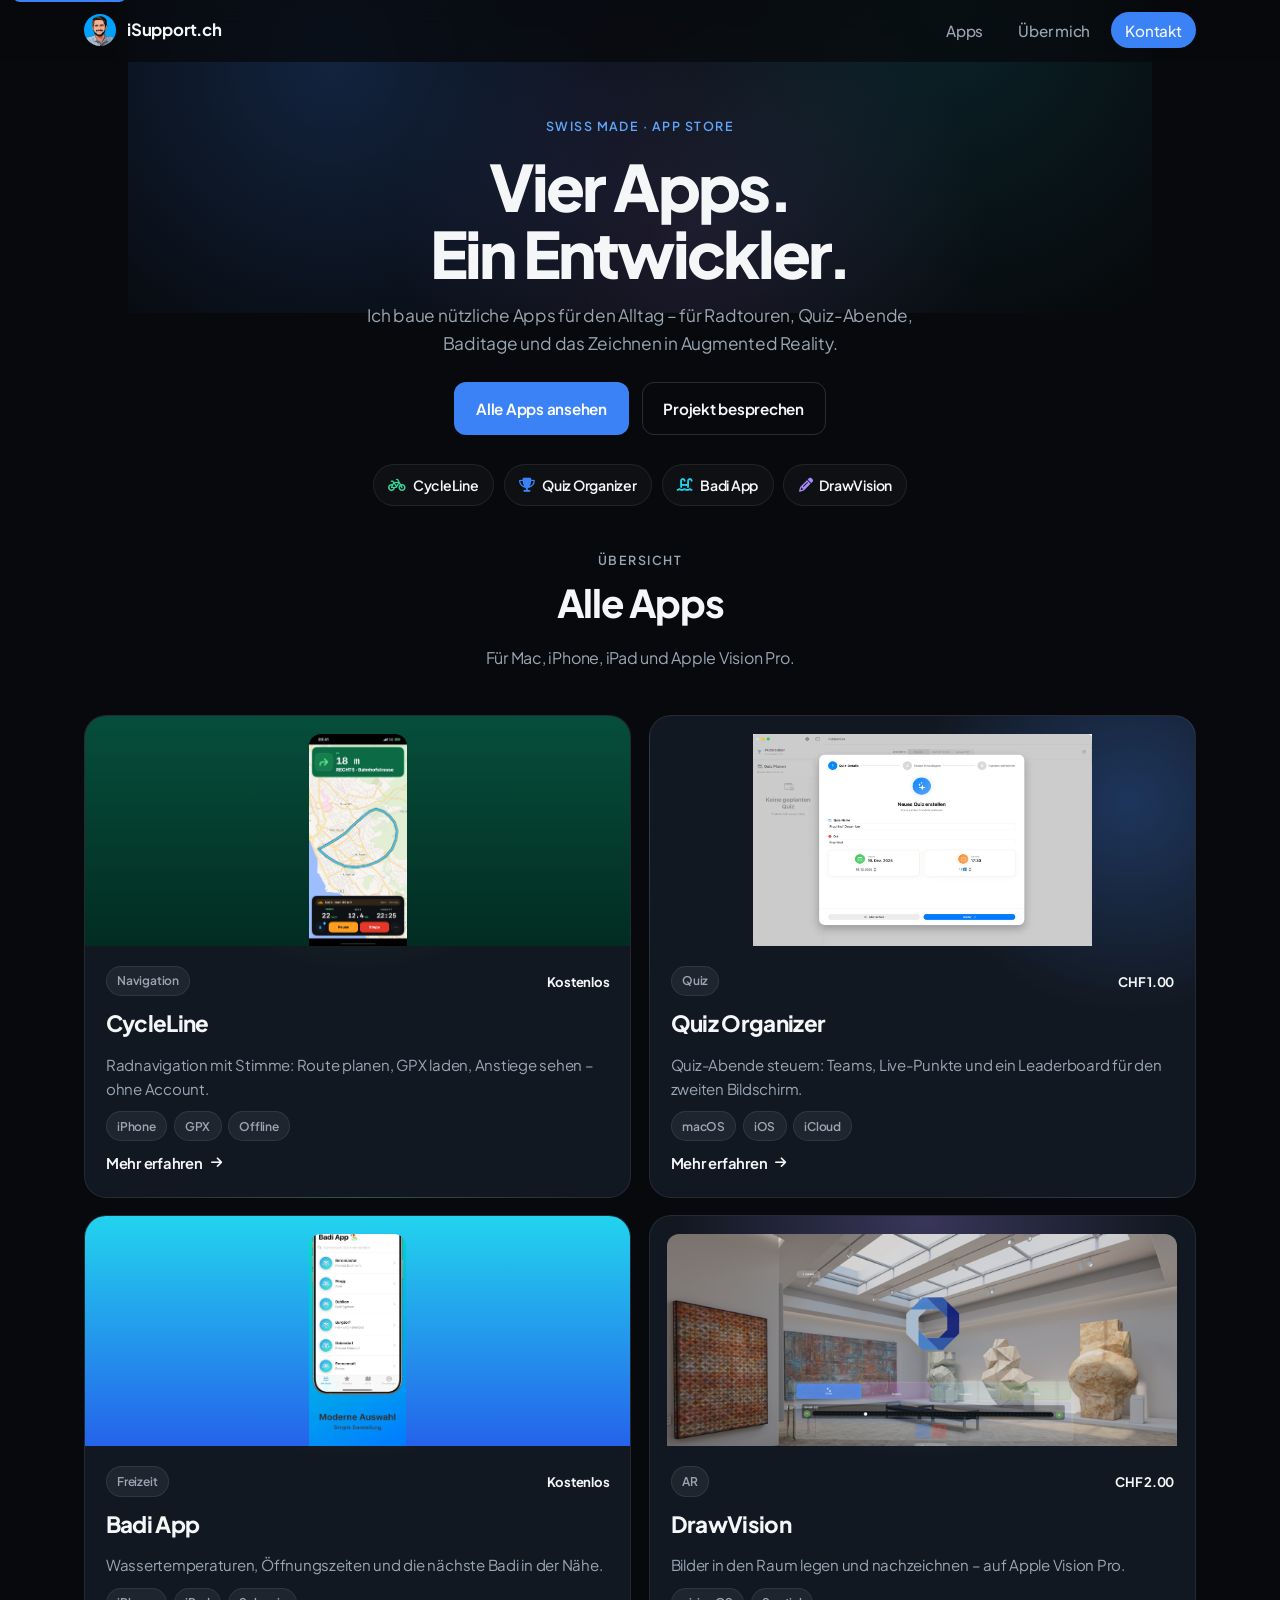
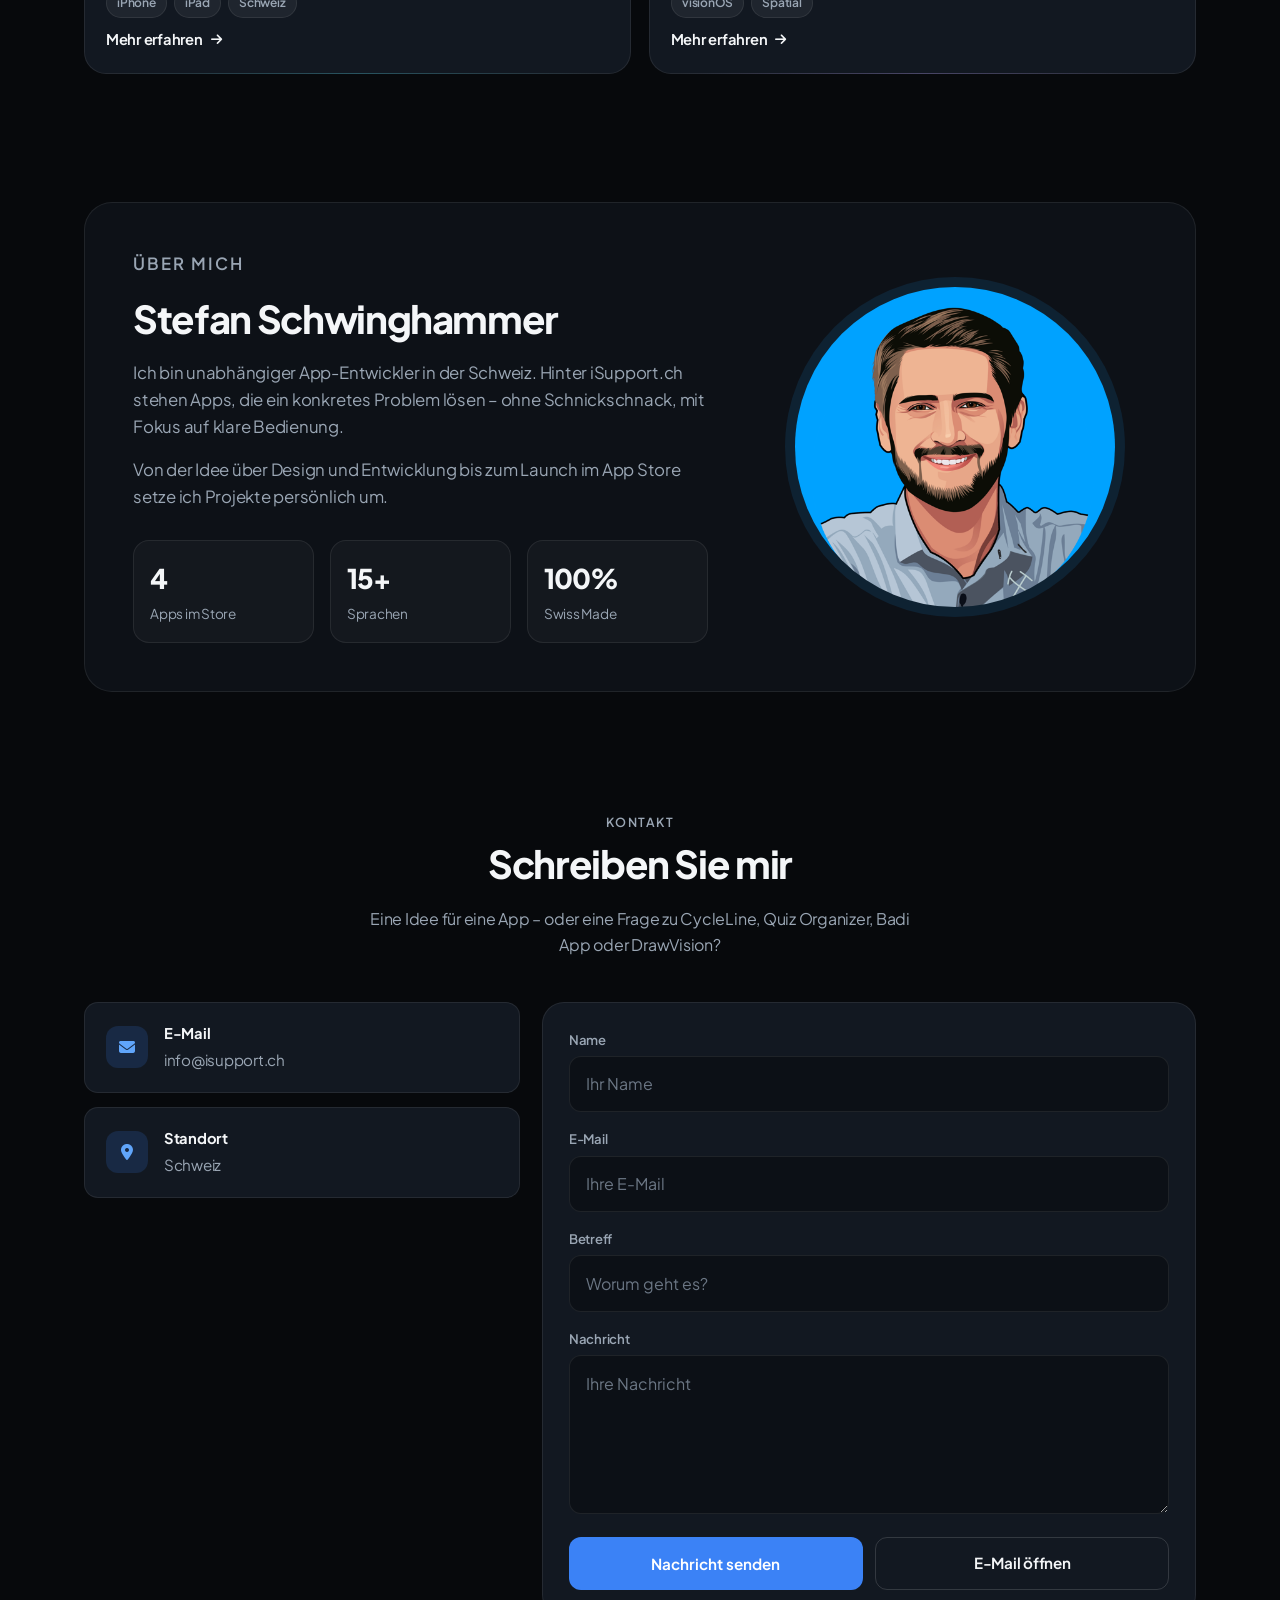
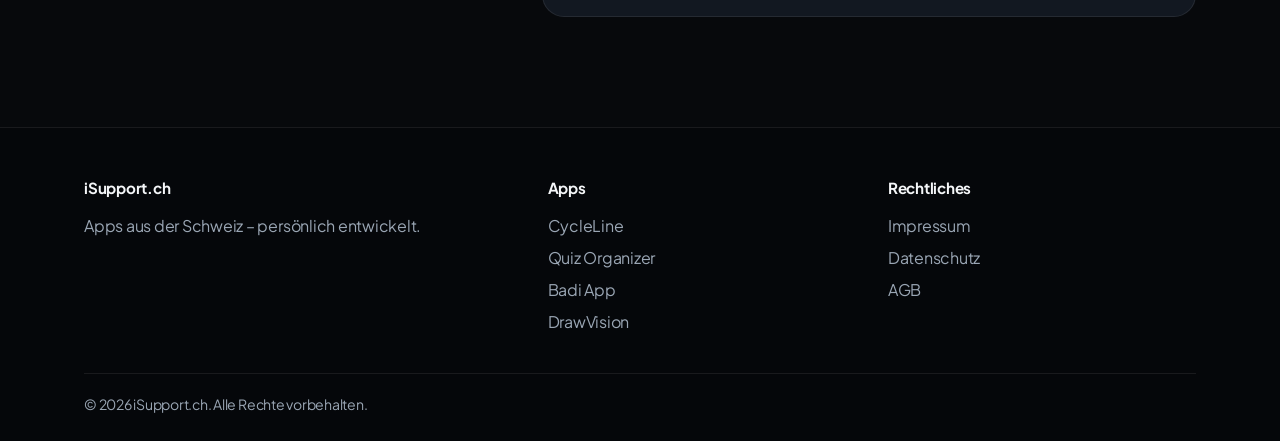
==== commit 373b5161: "Show CycleLine as available in the App Store. Replace the coming-soon labels with store download but" ====
--- a/index.html
+++ b/index.html
@@ -83,7 +83,7 @@
                         <div class="app-showcase-copy">
                             <div class="app-kicker">
                                 <span class="app-badge">Navigation</span>
-                                <span class="app-price">Bald im Store</span>
+                                <span class="app-price">Kostenlos</span>
                             </div>
                             <h3>CycleLine</h3>
                             <p>Radnavigation mit Stimme: Route planen, GPX laden, Anstiege sehen – ohne Account.</p>
--- a/styles.css
+++ b/styles.css
@@ -523,18 +523,6 @@
     background: radial-gradient(circle at 80% 20%, rgba(52, 211, 153, 0.2), transparent 36%);
 }
 
-.coming-soon {
-    display: inline-flex;
-    align-items: center;
-    gap: 0.55rem;
-    padding: 0.85rem 1.1rem;
-    border-radius: 12px;
-    border: 1px solid var(--line-strong);
-    background: rgba(255, 255, 255, 0.04);
-    font-weight: 650;
-    color: var(--text);
-}
-
 /* About */
 .about-section {
     padding: 40px 0 96px;
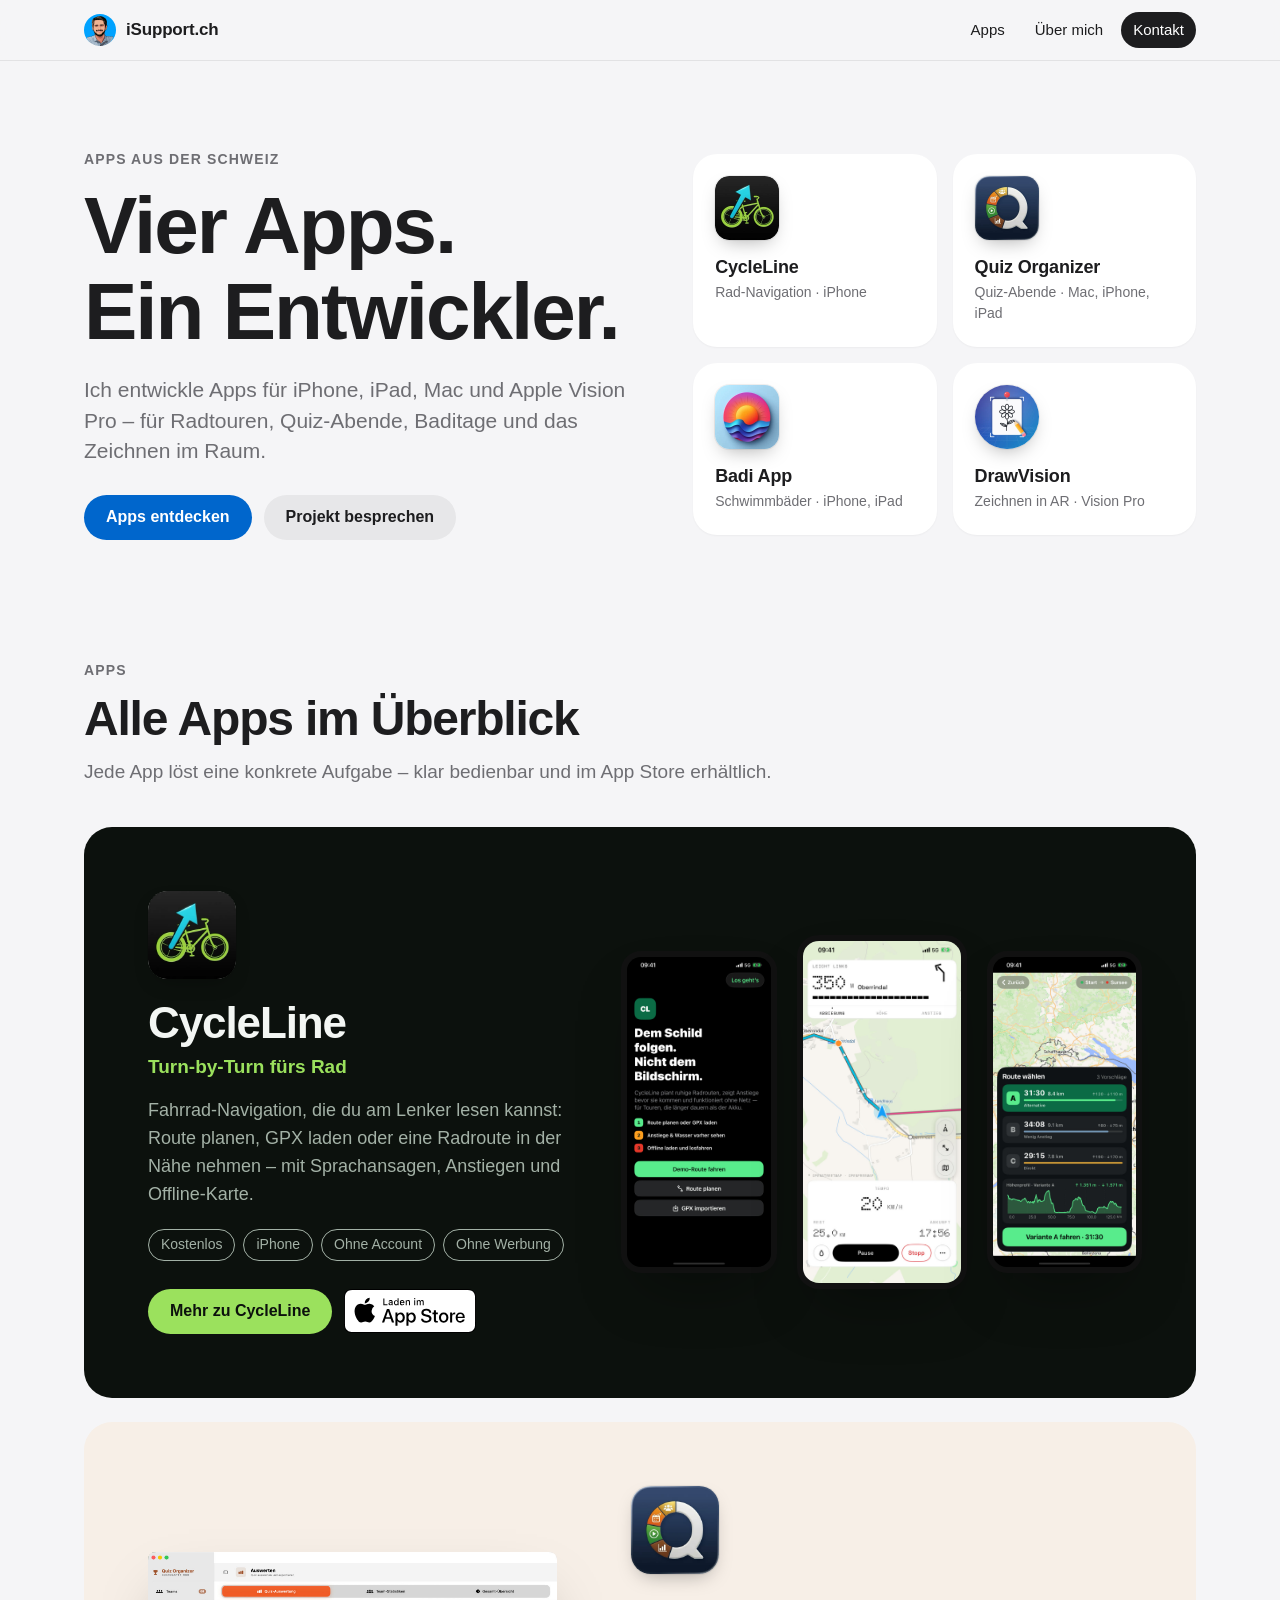
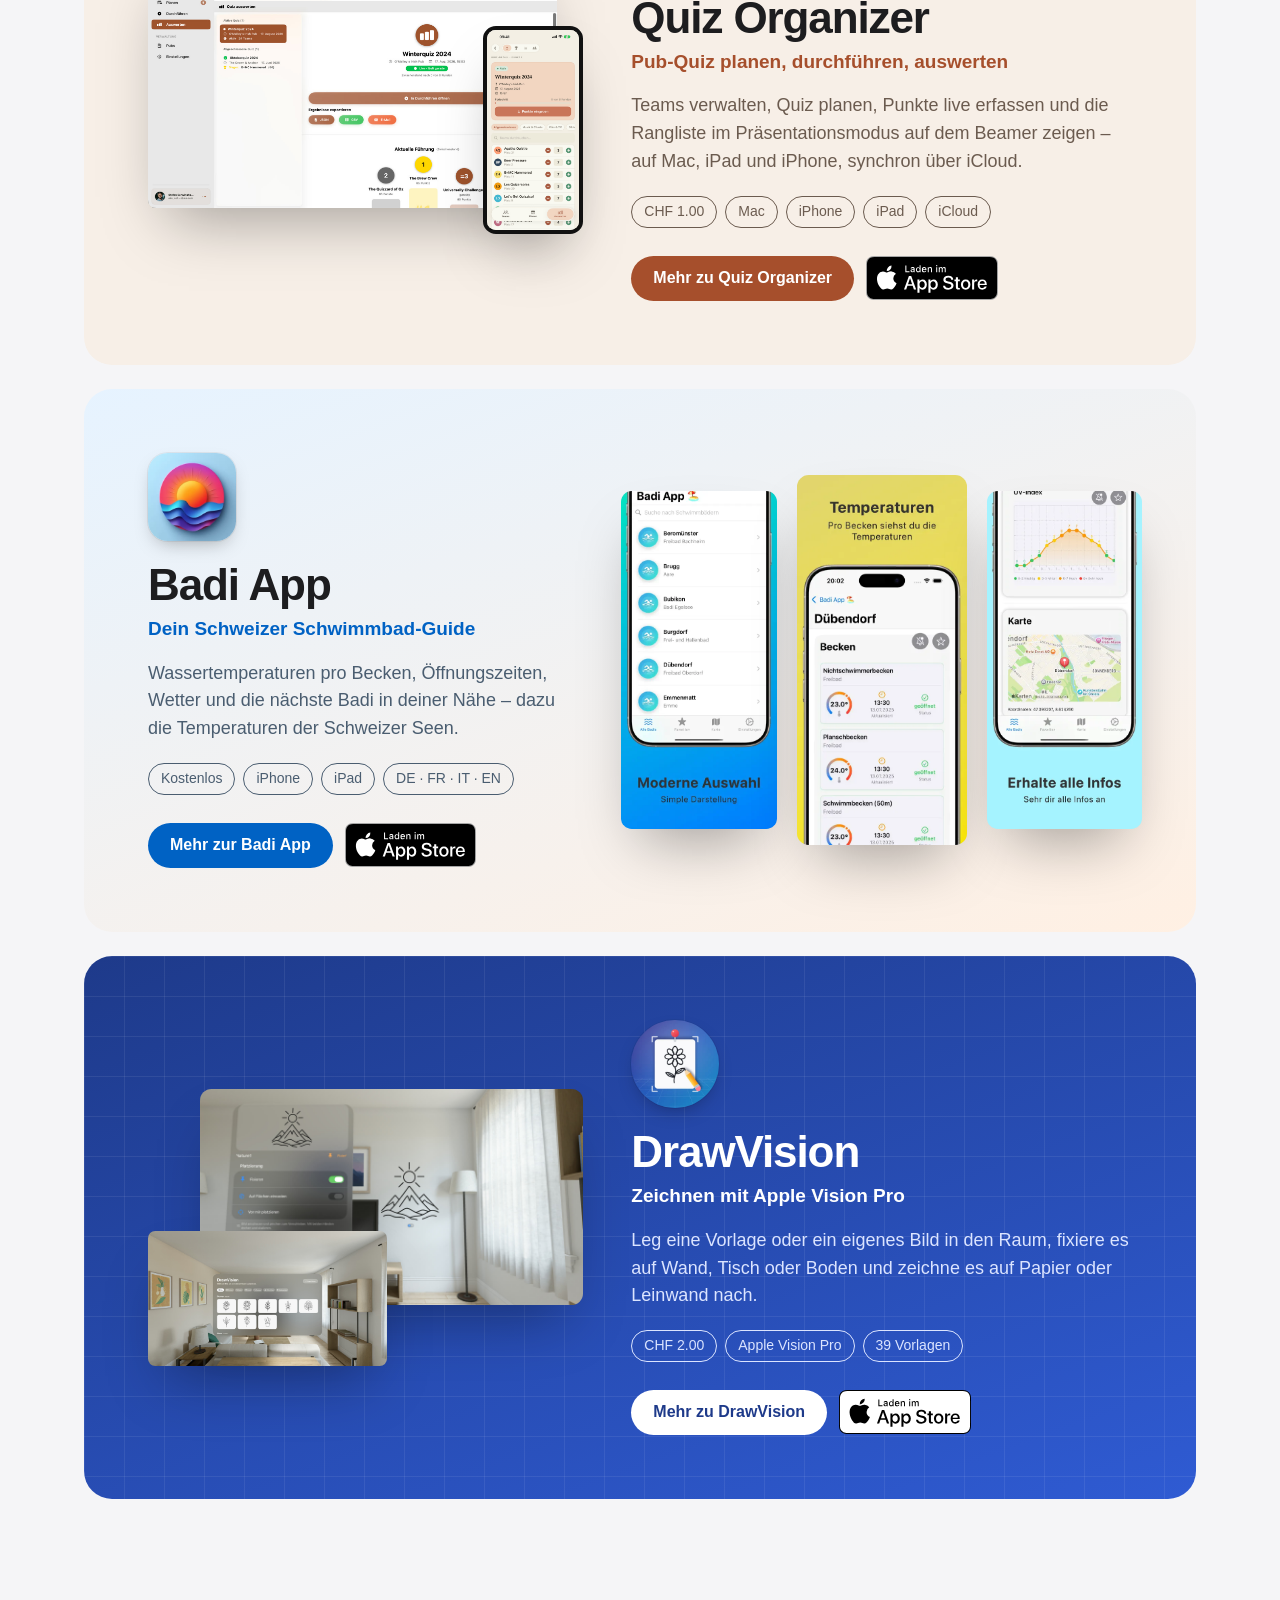
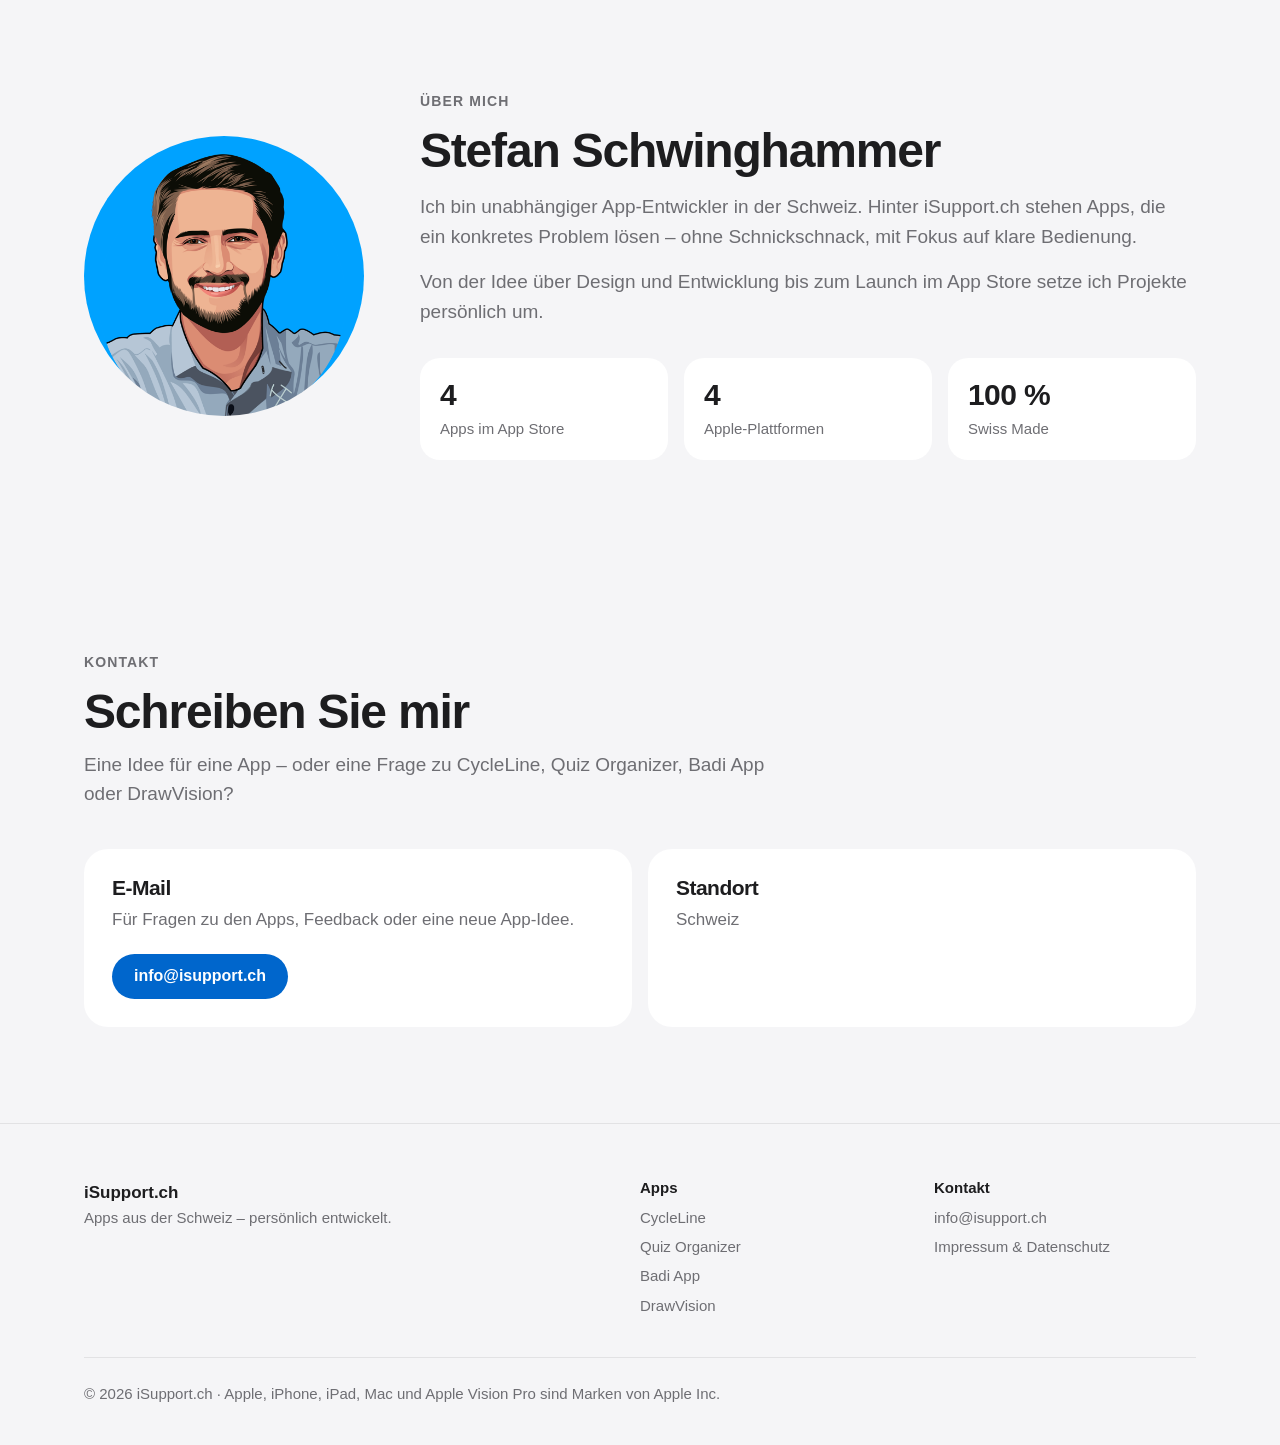
==== commit 2b0fe900: "Redesign the site around the apps with current screenshots. Each app now has its own colour panel, f" ====
--- a/index.html
+++ b/index.html
@@ -4,274 +4,246 @@
     <meta charset="UTF-8">
     <meta name="viewport" content="width=device-width, initial-scale=1.0">
     <title>iSupport.ch – Apps von Stefan Schwinghammer</title>
-    <meta name="description" content="Vier Apps aus der Schweiz: CycleLine, Quiz Organizer, Badi App und DrawVision.">
-    <meta name="theme-color" content="#07090c">
+    <meta name="description" content="CycleLine, Quiz Organizer, Badi App und DrawVision – Apps aus der Schweiz für iPhone, iPad, Mac und Apple Vision Pro.">
+    <meta name="theme-color" content="#f5f5f7">
     <meta property="og:title" content="iSupport.ch – Apps von Stefan Schwinghammer">
-    <meta property="og:description" content="CycleLine, Quiz Organizer, Badi App und DrawVision – nützliche Apps aus der Schweiz.">
+    <meta property="og:description" content="CycleLine, Quiz Organizer, Badi App und DrawVision – Apps aus der Schweiz.">
     <meta property="og:type" content="website">
-    <meta property="og:url" content="https://isupport.ch">
+    <meta property="og:url" content="https://isupport.ch/">
+    <meta property="og:image" content="https://isupport.ch/images/Profilbilder/ProfilFoto_Blau.png">
     <link rel="stylesheet" href="styles.css">
     <link rel="icon" type="image/png" href="images/Profilbilder/ProfilFoto_Blau.png">
     <link rel="apple-touch-icon" href="images/Profilbilder/ProfilFoto_Blau.png">
-    <link rel="preconnect" href="https://fonts.googleapis.com">
-    <link rel="preconnect" href="https://fonts.gstatic.com" crossorigin>
-    <link href="https://fonts.googleapis.com/css2?family=Plus+Jakarta+Sans:wght@400;500;600;700;800&display=swap" rel="stylesheet">
-    <link rel="stylesheet" href="https://cdnjs.cloudflare.com/ajax/libs/font-awesome/6.5.2/css/all.min.css">
 </head>
 <body>
-    <a class="skip-link" href="#apps">Zu den Apps</a>
-
-    <nav class="navbar" aria-label="Hauptnavigation">
-        <div class="nav-container">
-            <a href="#home" class="nav-logo">
+    <a class="skip-link" href="#main">Zum Inhalt</a>
+
+    <header class="site-header">
+        <nav class="nav container" aria-label="Hauptnavigation">
+            <a href="index.html" class="nav-logo">
                 <img src="images/Profilbilder/ProfilFoto_Blau.png" alt="" width="32" height="32">
                 <span>iSupport.ch</span>
             </a>
             <ul class="nav-menu">
-                <li><a href="#apps" class="nav-link">Apps</a></li>
-                <li><a href="#about" class="nav-link">Über mich</a></li>
-                <li><a href="#contact" class="nav-link nav-link-cta">Kontakt</a></li>
+                <li><a href="#apps">Apps</a></li>
+                <li><a href="#about">Über mich</a></li>
+                <li><a href="#contact" class="nav-cta">Kontakt</a></li>
             </ul>
-            <button class="hamburger" type="button" aria-label="Menü öffnen" aria-expanded="false">
-                <span class="bar"></span>
-                <span class="bar"></span>
-                <span class="bar"></span>
-            </button>
-        </div>
-    </nav>
-
-    <header id="home" class="hero">
-        <div class="hero-container">
-            <p class="eyebrow">Swiss Made · App Store</p>
-            <h1 class="hero-title">Vier Apps.<br>Ein Entwickler.</h1>
-            <p class="hero-subtitle">Ich baue nützliche Apps für den Alltag – für Radtouren, Quiz-Abende, Baditage und das Zeichnen in Augmented Reality.</p>
-            <div class="hero-buttons">
-                <a href="#apps" class="btn btn-primary">Alle Apps ansehen</a>
-                <a href="#contact" class="btn btn-secondary">Projekt besprechen</a>
-            </div>
-            <div class="hero-pills" aria-label="Schnellzugriff">
-                <a href="cycleline.html" class="hero-pill pill-cycle">
-                    <i class="fas fa-bicycle"></i> CycleLine
-                </a>
-                <a href="quiz-organizer.html" class="hero-pill pill-pub">
-                    <i class="fas fa-trophy"></i> Quiz Organizer
-                </a>
-                <a href="badi-app.html" class="hero-pill pill-badi">
-                    <i class="fas fa-swimming-pool"></i> Badi App
-                </a>
-                <a href="drawvision.html" class="hero-pill pill-draw">
-                    <i class="fas fa-pencil-alt"></i> DrawVision
-                </a>
-            </div>
-        </div>
+        </nav>
     </header>
 
-    <main>
-        <section id="apps" class="apps-section">
+    <main id="main">
+        <section class="hero">
+            <div class="container hero-grid">
+                <div>
+                    <p class="eyebrow">Apps aus der Schweiz</p>
+                    <h1>Vier Apps.<br>Ein Entwickler.</h1>
+                    <p class="lead">Ich entwickle Apps für iPhone, iPad, Mac und Apple Vision Pro – für Radtouren, Quiz-Abende, Baditage und das Zeichnen im Raum.</p>
+                    <div class="actions">
+                        <a href="#apps" class="btn btn-primary">Apps entdecken</a>
+                        <a href="#contact" class="btn btn-ghost">Projekt besprechen</a>
+                    </div>
+                </div>
+                <ul class="hero-apps">
+                    <li>
+                        <a href="cycleline.html" class="app-tile">
+                            <img class="app-icon" src="images/apps/cycleline/icon.jpg" alt="" width="64" height="64">
+                            <span><strong>CycleLine</strong><small>Rad-Navigation · iPhone</small></span>
+                        </a>
+                    </li>
+                    <li>
+                        <a href="quiz-organizer.html" class="app-tile">
+                            <img class="app-icon" src="images/apps/quiz-organizer/icon.jpg" alt="" width="64" height="64">
+                            <span><strong>Quiz Organizer</strong><small>Quiz-Abende · Mac, iPhone, iPad</small></span>
+                        </a>
+                    </li>
+                    <li>
+                        <a href="badi-app.html" class="app-tile">
+                            <img class="app-icon" src="images/apps/badi-app/icon.jpg" alt="" width="64" height="64">
+                            <span><strong>Badi App</strong><small>Schwimmbäder · iPhone, iPad</small></span>
+                        </a>
+                    </li>
+                    <li>
+                        <a href="drawvision.html" class="app-tile">
+                            <img class="app-icon is-round" src="images/apps/drawvision/icon.jpg" alt="" width="64" height="64">
+                            <span><strong>DrawVision</strong><small>Zeichnen in AR · Vision Pro</small></span>
+                        </a>
+                    </li>
+                </ul>
+            </div>
+        </section>
+
+        <section id="apps" class="section">
             <div class="container">
-                <div class="section-header">
-                    <p class="eyebrow">Übersicht</p>
-                    <h2>Alle Apps</h2>
-                    <p>Für Mac, iPhone, iPad und Apple Vision Pro.</p>
+                <header class="section-head">
+                    <p class="eyebrow">Apps</p>
+                    <h2>Alle Apps im Überblick</h2>
+                    <p>Jede App löst eine konkrete Aufgabe – klar bedienbar und im App Store erhältlich.</p>
+                </header>
+
+                <article class="showcase theme-cycleline">
+                    <div class="showcase-copy">
+                        <img class="app-icon app-icon-lg" src="images/apps/cycleline/icon.jpg" alt="" width="88" height="88">
+                        <h3>CycleLine</h3>
+                        <p class="tagline">Turn-by-Turn fürs Rad</p>
+                        <p>Fahrrad-Navigation, die du am Lenker lesen kannst: Route planen, GPX laden oder eine Radroute in der Nähe nehmen – mit Sprachansagen, Anstiegen und Offline-Karte.</p>
+                        <ul class="chips">
+                            <li>Kostenlos</li>
+                            <li>iPhone</li>
+                            <li>Ohne Account</li>
+                            <li>Ohne Werbung</li>
+                        </ul>
+                        <div class="actions">
+                            <a href="cycleline.html" class="btn btn-accent">Mehr zu CycleLine</a>
+                            <a href="https://apps.apple.com/ch/app/cycleline/id6802073598" class="store-badge"><img src="images/badges/app-store-de-white.svg" alt="CycleLine im App Store laden" width="120" height="40"></a>
+                        </div>
+                    </div>
+                    <div class="showcase-media media-phones">
+                        <img class="device device-phone" src="images/apps/cycleline/06-welcome.jpg" alt="CycleLine: Startbildschirm mit Demo-Route, Route planen und GPX-Import" width="720" height="1557" loading="lazy">
+                        <img class="device device-phone" src="images/apps/cycleline/01-navigation.jpg" alt="CycleLine: Navigation mit Abbiegung, Tempo und Ankunftszeit" width="720" height="1557" loading="lazy">
+                        <img class="device device-phone" src="images/apps/cycleline/04-variants.jpg" alt="CycleLine: drei Routenvarianten mit Höhenprofil" width="720" height="1557" loading="lazy">
+                    </div>
+                </article>
+
+                <article class="showcase theme-quiz">
+                    <div class="showcase-copy">
+                        <img class="app-icon app-icon-lg" src="images/apps/quiz-organizer/icon.jpg" alt="" width="88" height="88">
+                        <h3>Quiz Organizer</h3>
+                        <p class="tagline">Pub-Quiz planen, durchführen, auswerten</p>
+                        <p>Teams verwalten, Quiz planen, Punkte live erfassen und die Rangliste im Präsentationsmodus auf dem Beamer zeigen – auf Mac, iPad und iPhone, synchron über iCloud.</p>
+                        <ul class="chips">
+                            <li>CHF 1.00</li>
+                            <li>Mac</li>
+                            <li>iPhone</li>
+                            <li>iPad</li>
+                            <li>iCloud</li>
+                        </ul>
+                        <div class="actions">
+                            <a href="quiz-organizer.html" class="btn btn-accent">Mehr zu Quiz Organizer</a>
+                            <a href="https://apps.apple.com/ch/app/quiz-organizer/id6754255330" class="store-badge"><img src="images/badges/app-store-de.svg" alt="Quiz Organizer im App Store laden" width="120" height="40"></a>
+                        </div>
+                    </div>
+                    <div class="showcase-media media-combo">
+                        <img class="device device-mac" src="images/apps/quiz-organizer/mac-auswerten.jpg" alt="Quiz Organizer auf dem Mac: Auswertung mit Podium und Rangliste" width="1600" height="1000" loading="lazy">
+                        <img class="device device-phone" src="images/apps/quiz-organizer/iphone-punkte.jpg" alt="Quiz Organizer auf dem iPhone: Punkte pro Team erfassen" width="720" height="1564" loading="lazy">
+                    </div>
+                </article>
+
+                <article class="showcase theme-badi">
+                    <div class="showcase-copy">
+                        <img class="app-icon app-icon-lg" src="images/apps/badi-app/icon.jpg" alt="" width="88" height="88">
+                        <h3>Badi App</h3>
+                        <p class="tagline">Dein Schweizer Schwimmbad-Guide</p>
+                        <p>Wassertemperaturen pro Becken, Öffnungszeiten, Wetter und die nächste Badi in deiner Nähe – dazu die Temperaturen der Schweizer Seen.</p>
+                        <ul class="chips">
+                            <li>Kostenlos</li>
+                            <li>iPhone</li>
+                            <li>iPad</li>
+                            <li>DE · FR · IT · EN</li>
+                        </ul>
+                        <div class="actions">
+                            <a href="badi-app.html" class="btn btn-accent">Mehr zur Badi App</a>
+                            <a href="https://apps.apple.com/ch/app/badi-app/id6504495943" class="store-badge"><img src="images/badges/app-store-de.svg" alt="Badi App im App Store laden" width="120" height="40"></a>
+                        </div>
+                    </div>
+                    <div class="showcase-media media-phones">
+                        <img class="device device-card" src="images/apps/badi-app/01-liste.webp" alt="Badi App: Liste der Schweizer Badis" width="460" height="998" loading="lazy">
+                        <img class="device device-card" src="images/apps/badi-app/02-temperaturen.webp" alt="Badi App: Wassertemperatur, Uhrzeit und Status pro Becken" width="460" height="998" loading="lazy">
+                        <img class="device device-card" src="images/apps/badi-app/04-wetter-karte.webp" alt="Badi App: UV-Index und Karte einer Badi" width="460" height="998" loading="lazy">
+                    </div>
+                </article>
+
+                <article class="showcase theme-drawvision">
+                    <div class="showcase-copy">
+                        <img class="app-icon app-icon-lg is-round" src="images/apps/drawvision/icon.jpg" alt="" width="88" height="88">
+                        <h3>DrawVision</h3>
+                        <p class="tagline">Zeichnen mit Apple Vision Pro</p>
+                        <p>Leg eine Vorlage oder ein eigenes Bild in den Raum, fixiere es auf Wand, Tisch oder Boden und zeichne es auf Papier oder Leinwand nach.</p>
+                        <ul class="chips">
+                            <li>CHF 2.00</li>
+                            <li>Apple Vision Pro</li>
+                            <li>39 Vorlagen</li>
+                        </ul>
+                        <div class="actions">
+                            <a href="drawvision.html" class="btn btn-accent">Mehr zu DrawVision</a>
+                            <a href="https://apps.apple.com/ch/app/drawvision/id6748315594" class="store-badge"><img src="images/badges/app-store-de-white.svg" alt="DrawVision im App Store laden" width="120" height="40"></a>
+                        </div>
+                    </div>
+                    <div class="showcase-media media-stack">
+                        <img class="device device-wide" src="images/apps/drawvision/03-fixiert.jpg" alt="DrawVision: Bergmotiv an der Wand fixiert, daneben Grösse und Transparenz" width="1600" height="900" loading="lazy">
+                        <img class="device device-wide" src="images/apps/drawvision/01-launch.jpg" alt="DrawVision: Hauptmenü mit Vorlagen nach Kategorien" width="1600" height="900" loading="lazy">
+                    </div>
+                </article>
+            </div>
+        </section>
+
+        <section id="about" class="section">
+            <div class="container about">
+                <img class="about-portrait" src="images/Profilbilder/ProfilFoto_Blau.png" alt="Illustration von Stefan Schwinghammer" width="512" height="512" loading="lazy">
+                <div>
+                    <p class="eyebrow">Über mich</p>
+                    <h2>Stefan Schwinghammer</h2>
+                    <p>Ich bin unabhängiger App-Entwickler in der Schweiz. Hinter iSupport.ch stehen Apps, die ein konkretes Problem lösen – ohne Schnickschnack, mit Fokus auf klare Bedienung.</p>
+                    <p>Von der Idee über Design und Entwicklung bis zum Launch im App Store setze ich Projekte persönlich um.</p>
+                    <dl class="stats">
+                        <div><dt>Apps im App Store</dt><dd>4</dd></div>
+                        <div><dt>Apple-Plattformen</dt><dd>4</dd></div>
+                        <div><dt>Swiss Made</dt><dd>100 %</dd></div>
+                    </dl>
                 </div>
-
-                <div class="apps-bento">
-                    <a href="cycleline.html" class="app-showcase theme-cycle">
-                        <div class="app-showcase-media media-phone">
-                            <img src="images/CycleLine/01-navigation.jpg" alt="CycleLine: Abbiegung und Bike-Computer">
-                        </div>
-                        <div class="app-showcase-copy">
-                            <div class="app-kicker">
-                                <span class="app-badge">Navigation</span>
-                                <span class="app-price">Kostenlos</span>
-                            </div>
-                            <h3>CycleLine</h3>
-                            <p>Radnavigation mit Stimme: Route planen, GPX laden, Anstiege sehen – ohne Account.</p>
-                            <div class="app-meta">
-                                <span>iPhone</span>
-                                <span>GPX</span>
-                                <span>Offline</span>
-                            </div>
-                            <span class="app-link">Mehr erfahren <i class="fas fa-arrow-right"></i></span>
-                        </div>
-                    </a>
-
-                    <a href="quiz-organizer.html" class="app-showcase theme-pub">
-                        <div class="app-showcase-media media-desktop">
-                            <img src="images/PubRanker/1286x804bb.webp" alt="Quiz Organizer: Neues Quiz erstellen auf dem Mac">
-                        </div>
-                        <div class="app-showcase-copy">
-                            <div class="app-kicker">
-                                <span class="app-badge">Quiz</span>
-                                <span class="app-price">CHF 1.00</span>
-                            </div>
-                            <h3>Quiz Organizer</h3>
-                            <p>Quiz-Abende steuern: Teams, Live-Punkte und ein Leaderboard für den zweiten Bildschirm.</p>
-                            <div class="app-meta">
-                                <span>macOS</span>
-                                <span>iOS</span>
-                                <span>iCloud</span>
-                            </div>
-                            <span class="app-link">Mehr erfahren <i class="fas fa-arrow-right"></i></span>
-                        </div>
-                    </a>
-
-                    <a href="badi-app.html" class="app-showcase theme-badi">
-                        <div class="app-showcase-media media-phone">
-                            <img src="images/Badi App/460x998bb-2.webp" alt="Badi App: Liste Schweizer Schwimmbäder">
-                        </div>
-                        <div class="app-showcase-copy">
-                            <div class="app-kicker">
-                                <span class="app-badge">Freizeit</span>
-                                <span class="app-price">Kostenlos</span>
-                            </div>
-                            <h3>Badi App</h3>
-                            <p>Wassertemperaturen, Öffnungszeiten und die nächste Badi in der Nähe.</p>
-                            <div class="app-meta">
-                                <span>iPhone</span>
-                                <span>iPad</span>
-                                <span>Schweiz</span>
-                            </div>
-                            <span class="app-link">Mehr erfahren <i class="fas fa-arrow-right"></i></span>
-                        </div>
-                    </a>
-
-                    <a href="drawvision.html" class="app-showcase theme-draw">
-                        <div class="app-showcase-media media-spatial">
-                            <img src="images/Draw Vision/800x400bb-2.png" alt="DrawVision: AR-Projektion in einer Galerie">
-                        </div>
-                        <div class="app-showcase-copy">
-                            <div class="app-kicker">
-                                <span class="app-badge">AR</span>
-                                <span class="app-price">CHF 2.00</span>
-                            </div>
-                            <h3>DrawVision</h3>
-                            <p>Bilder in den Raum legen und nachzeichnen – auf Apple Vision Pro.</p>
-                            <div class="app-meta">
-                                <span>visionOS</span>
-                                <span>Spatial</span>
-                            </div>
-                            <span class="app-link">Mehr erfahren <i class="fas fa-arrow-right"></i></span>
-                        </div>
-                    </a>
-                </div>
-            </div>
-        </section>
-
-        <section id="about" class="about-section">
+            </div>
+        </section>
+
+        <section id="contact" class="section">
             <div class="container">
-                <div class="about-content">
-                    <div class="about-text">
-                        <p class="eyebrow">Über mich</p>
-                        <h2>Stefan Schwinghammer</h2>
-                        <p>Ich bin unabhängiger App-Entwickler in der Schweiz. Hinter iSupport.ch stehen Apps, die ein konkretes Problem lösen – ohne Schnickschnack, mit Fokus auf klare Bedienung.</p>
-                        <p>Von der Idee über Design und Entwicklung bis zum Launch im App Store setze ich Projekte persönlich um.</p>
-                        <div class="stats">
-                            <div class="stat">
-                                <strong>4</strong>
-                                <span>Apps im Store</span>
-                            </div>
-                            <div class="stat">
-                                <strong>15+</strong>
-                                <span>Sprachen</span>
-                            </div>
-                            <div class="stat">
-                                <strong>100%</strong>
-                                <span>Swiss Made</span>
-                            </div>
-                        </div>
-                    </div>
-                    <div class="about-image">
-                        <img src="images/Profilbilder/ProfilFoto_Blau.png" alt="Illustration von Stefan Schwinghammer" class="profile-portrait">
-                    </div>
-                </div>
-            </div>
-        </section>
-
-        <section id="contact" class="contact-section">
-            <div class="container">
-                <div class="section-header">
+                <header class="section-head">
                     <p class="eyebrow">Kontakt</p>
                     <h2>Schreiben Sie mir</h2>
                     <p>Eine Idee für eine App – oder eine Frage zu CycleLine, Quiz Organizer, Badi App oder DrawVision?</p>
+                </header>
+                <div class="contact">
+                    <div class="contact-card">
+                        <h3>E-Mail</h3>
+                        <p>Für Fragen zu den Apps, Feedback oder eine neue App-Idee.</p>
+                        <div class="actions">
+                            <a href="mailto:info@isupport.ch" class="btn btn-primary">info@isupport.ch</a>
+                        </div>
+                    </div>
+                    <div class="contact-card">
+                        <h3>Standort</h3>
+                        <p>Schweiz</p>
+                    </div>
                 </div>
-                <div class="contact-content">
-                    <div class="contact-info">
-                        <a class="contact-item" href="mailto:info@isupport.ch">
-                            <i class="fas fa-envelope"></i>
-                            <div class="contact-item-content">
-                                <h4>E-Mail</h4>
-                                <p>info@isupport.ch</p>
-                            </div>
-                        </a>
-                        <div class="contact-item">
-                            <i class="fas fa-map-marker-alt"></i>
-                            <div class="contact-item-content">
-                                <h4>Standort</h4>
-                                <p>Schweiz</p>
-                            </div>
-                        </div>
-                    </div>
-                    <form class="contact-form" action="https://formspree.io/f/xjkqvypw" method="POST">
-                        <div class="form-group">
-                            <label for="name">Name</label>
-                            <input type="text" id="name" name="name" placeholder="Ihr Name" required>
-                        </div>
-                        <div class="form-group">
-                            <label for="email">E-Mail</label>
-                            <input type="email" id="email" name="email" placeholder="Ihre E-Mail" required>
-                        </div>
-                        <div class="form-group">
-                            <label for="subject">Betreff</label>
-                            <input type="text" id="subject" name="_subject" placeholder="Worum geht es?" required>
-                        </div>
-                        <div class="form-group">
-                            <label for="message">Nachricht</label>
-                            <textarea id="message" name="message" placeholder="Ihre Nachricht" rows="5" required></textarea>
-                        </div>
-                        <input type="text" name="_gotcha" style="display:none" tabindex="-1" autocomplete="off">
-                        <input type="hidden" name="_next" value="https://isupport.ch/thank-you.html">
-                        <div class="form-buttons">
-                            <button type="submit" class="btn btn-primary">Nachricht senden</button>
-                            <a href="mailto:info@isupport.ch" class="btn btn-secondary">E-Mail öffnen</a>
-                        </div>
-                    </form>
-                </div>
             </div>
         </section>
     </main>
 
-    <footer class="footer">
+    <footer class="site-footer">
+        <div class="container footer-grid">
+            <div>
+                <strong>iSupport.ch</strong>
+                <p>Apps aus der Schweiz – persönlich entwickelt.</p>
+            </div>
+            <nav aria-label="Apps">
+                <h2>Apps</h2>
+                <ul>
+                    <li><a href="cycleline.html">CycleLine</a></li>
+                    <li><a href="quiz-organizer.html">Quiz Organizer</a></li>
+                    <li><a href="badi-app.html">Badi App</a></li>
+                    <li><a href="drawvision.html">DrawVision</a></li>
+                </ul>
+            </nav>
+            <div>
+                <h2>Kontakt</h2>
+                <ul>
+                    <li><a href="mailto:info@isupport.ch">info@isupport.ch</a></li>
+                    <li><a href="datenschutz.html">Impressum &amp; Datenschutz</a></li>
+                </ul>
+            </div>
+        </div>
         <div class="container">
-            <div class="footer-content">
-                <div class="footer-section">
-                    <h3>iSupport.ch</h3>
-                    <p>Apps aus der Schweiz – persönlich entwickelt.</p>
-                </div>
-                <div class="footer-section">
-                    <h4>Apps</h4>
-                    <ul>
-                        <li><a href="cycleline.html">CycleLine</a></li>
-                        <li><a href="quiz-organizer.html">Quiz Organizer</a></li>
-                        <li><a href="badi-app.html">Badi App</a></li>
-                        <li><a href="drawvision.html">DrawVision</a></li>
-                    </ul>
-                </div>
-                <div class="footer-section">
-                    <h4>Rechtliches</h4>
-                    <ul>
-                        <li><a href="#impressum">Impressum</a></li>
-                        <li><a href="#datenschutz">Datenschutz</a></li>
-                        <li><a href="#agb">AGB</a></li>
-                    </ul>
-                </div>
-            </div>
-            <div class="footer-bottom">
-                <p>&copy; 2026 iSupport.ch. Alle Rechte vorbehalten.</p>
-            </div>
+            <p class="footer-bottom">&copy; 2026 iSupport.ch · Apple, iPhone, iPad, Mac und Apple Vision Pro sind Marken von Apple Inc.</p>
         </div>
     </footer>
-
-    <script src="script.js"></script>
 </body>
 </html>
--- a/styles.css
+++ b/styles.css
@@ -1,1299 +1,1130 @@
 *,
 *::before,
 *::after {
+    box-sizing: border-box;
     margin: 0;
     padding: 0;
-    box-sizing: border-box;
 }
 
 :root {
-    --bg: #07090c;
-    --bg-elevated: #0d1117;
-    --bg-card: #121821;
-    --bg-soft: #171e28;
-    --line: rgba(255, 255, 255, 0.08);
-    --line-strong: rgba(255, 255, 255, 0.14);
-    --text: #f4f6f8;
-    --text-secondary: #9aa6b4;
-    --text-dark: #0f1720;
-    --accent: #3b82f6;
-    --accent-hover: #60a5fa;
-    --accent-soft: rgba(59, 130, 246, 0.16);
-    --pub: #3b82f6;
-    --pub-glow: rgba(59, 130, 246, 0.28);
-    --badi: #22d3ee;
-    --badi-glow: rgba(34, 211, 238, 0.24);
-    --draw: #a78bfa;
-    --draw-glow: rgba(167, 139, 250, 0.26);
-    --cycle: #34d399;
-    --cycle-glow: rgba(52, 211, 153, 0.26);
-    --success: #10b981;
-    --radius: 22px;
-    --radius-sm: 14px;
-    --shadow: 0 20px 50px rgba(0, 0, 0, 0.35);
-    --ease: cubic-bezier(0.22, 1, 0.36, 1);
-    --nav-h: 72px;
+    --bg: #f5f5f7;
+    --surface: #ffffff;
+    --ink: #1d1d1f;
+    --muted: #6e6e73;
+    --line: rgba(0, 0, 0, 0.08);
+    --brand: #0066cc;
+    --radius: 28px;
     --max: 1160px;
+    --gutter: 24px;
+    --shadow: 0 30px 60px -20px rgba(0, 0, 0, 0.35);
+    --font: -apple-system, BlinkMacSystemFont, "SF Pro Text", "Segoe UI", Roboto, "Helvetica Neue", Arial, sans-serif;
+    --font-display: -apple-system, BlinkMacSystemFont, "SF Pro Display", "Segoe UI", Roboto, "Helvetica Neue", Arial, sans-serif;
+}
+
+/* App themes: panel colours come from each app icon, --accent is text-safe (WCAG AA) on --panel. */
+.theme-cycleline {
+    --panel: #0c110d;
+    --panel-ink: #f3f6f3;
+    --panel-muted: #a3b1a6;
+    --accent: #9be15d;
+    --accent-ink: #0c110d;
+    --feature-accent: #5cb82c;
+}
+
+.theme-quiz {
+    --panel: #f7efe7;
+    --panel-ink: #1d1d1f;
+    --panel-muted: #6b5b4f;
+    --accent: #a64f2c;
+    --accent-ink: #ffffff;
+    --feature-accent: #a64f2c;
+}
+
+.theme-badi {
+    --panel: linear-gradient(160deg, #e6f3ff 0%, #fff0e3 100%);
+    --panel-ink: #1d1d1f;
+    --panel-muted: #4a5d70;
+    --accent: #0062c4;
+    --accent-ink: #ffffff;
+    --feature-accent: #0062c4;
+}
+
+.theme-drawvision {
+    --panel:
+        linear-gradient(rgba(255, 255, 255, 0.07) 1px, transparent 1px) 0 0 / 40px 40px,
+        linear-gradient(90deg, rgba(255, 255, 255, 0.07) 1px, transparent 1px) 0 0 / 40px 40px,
+        linear-gradient(160deg, #1e3a8a 0%, #2f5bd3 100%);
+    --panel-ink: #ffffff;
+    --panel-muted: #dbe4ff;
+    --accent: #ffffff;
+    --accent-ink: #1e3a8a;
+    --feature-accent: #2f5bd3;
 }
 
 html {
     scroll-behavior: smooth;
+    scroll-padding-top: 72px;
+    -webkit-text-size-adjust: 100%;
 }
 
 body {
-    font-family: "Plus Jakarta Sans", -apple-system, BlinkMacSystemFont, "Segoe UI", sans-serif;
+    font-family: var(--font);
+    font-size: 17px;
+    line-height: 1.55;
+    color: var(--ink);
     background: var(--bg);
-    color: var(--text);
-    line-height: 1.6;
-    overflow-x: hidden;
-    letter-spacing: -0.015em;
+    -webkit-font-smoothing: antialiased;
 }
 
 img {
+    display: block;
     max-width: 100%;
-    display: block;
+    height: auto;
 }
 
 a {
-    color: inherit;
+    color: var(--brand);
+    text-decoration: none;
+}
+
+a:hover {
+    text-decoration: underline;
+}
+
+:focus-visible {
+    outline: 3px solid var(--brand);
+    outline-offset: 3px;
+    border-radius: 6px;
+}
+
+h1,
+h2,
+h3 {
+    font-family: var(--font-display);
+    line-height: 1.08;
+    letter-spacing: -0.025em;
+}
+
+.container {
+    width: 100%;
+    max-width: var(--max);
+    margin: 0 auto;
+    padding: 0 var(--gutter);
 }
 
 .skip-link {
     position: absolute;
     left: 12px;
-    top: -40px;
-    background: var(--accent);
-    color: white;
-    padding: 8px 12px;
-    border-radius: 8px;
-    z-index: 2000;
+    top: -48px;
+    z-index: 100;
+    padding: 8px 14px;
+    border-radius: 10px;
+    background: var(--ink);
+    color: #fff;
 }
 
 .skip-link:focus {
     top: 12px;
 }
 
-.container {
-    max-width: var(--max);
-    margin: 0 auto;
-    padding: 0 24px;
-}
-
 /* Navigation */
-.navbar {
-    position: fixed;
+.site-header {
+    position: sticky;
     top: 0;
-    width: 100%;
-    z-index: 1000;
-    padding: 0.9rem 0;
-    background: rgba(7, 9, 12, 0.72);
-    backdrop-filter: blur(18px);
-    -webkit-backdrop-filter: blur(18px);
-    border-bottom: 1px solid transparent;
-    transition: border-color 0.3s var(--ease), background 0.3s var(--ease);
-}
-
-.navbar.scrolled {
-    border-bottom-color: var(--line);
-    background: rgba(7, 9, 12, 0.9);
-}
-
-.nav-container {
-    max-width: var(--max);
-    margin: 0 auto;
-    padding: 0 24px;
-    display: flex;
+    z-index: 50;
+    background: rgba(245, 245, 247, 0.8);
+    -webkit-backdrop-filter: saturate(180%) blur(20px);
+    backdrop-filter: saturate(180%) blur(20px);
+    border-bottom: 1px solid var(--line);
+}
+
+.nav {
+    display: flex;
+    align-items: center;
     justify-content: space-between;
-    align-items: center;
+    gap: 16px;
+    height: 60px;
 }
 
 .nav-logo {
     display: flex;
     align-items: center;
-    gap: 0.7rem;
+    gap: 10px;
+    color: var(--ink);
+    font-weight: 600;
+    letter-spacing: -0.01em;
+}
+
+.nav-logo:hover {
     text-decoration: none;
-    color: var(--text);
-    font-weight: 700;
-    font-size: 1.05rem;
 }
 
 .nav-logo img {
     width: 32px;
     height: 32px;
     border-radius: 50%;
-    object-fit: cover;
 }
 
 .nav-menu {
     display: flex;
+    align-items: center;
+    gap: 6px;
     list-style: none;
-    gap: 0.4rem;
-    align-items: center;
-}
-
-.nav-link {
+}
+
+.nav-menu a {
+    display: block;
+    padding: 6px 12px;
+    border-radius: 999px;
+    color: var(--ink);
+    font-size: 15px;
+}
+
+.nav-menu a:hover {
+    background: rgba(0, 0, 0, 0.05);
     text-decoration: none;
-    color: var(--text-secondary);
-    font-weight: 500;
-    font-size: 0.95rem;
-    padding: 0.55rem 0.9rem;
-    border-radius: 999px;
-    transition: color 0.2s var(--ease), background 0.2s var(--ease);
-}
-
-.nav-link:hover {
-    color: var(--text);
-    background: rgba(255, 255, 255, 0.05);
-}
-
-.nav-link-cta {
-    color: var(--text);
-    background: var(--accent);
-}
-
-.nav-link-cta:hover {
-    background: var(--accent-hover);
-    color: white;
-}
-
-.hamburger {
-    display: none;
-    flex-direction: column;
-    justify-content: center;
-    align-items: center;
-    gap: 5px;
-    width: 42px;
-    height: 42px;
-    background: rgba(255, 255, 255, 0.04);
-    border: 1px solid var(--line-strong);
-    border-radius: 12px;
-    cursor: pointer;
-    padding: 0;
-    z-index: 1100;
-}
-
-.bar {
-    width: 18px;
-    height: 2px;
-    background: var(--text);
-    transition: 0.25s var(--ease);
-    display: block;
-}
-
-/* Hero */
-.hero {
-    padding: calc(var(--nav-h) + 40px) 24px 28px;
-    text-align: center;
-    position: relative;
-    overflow: hidden;
-}
-
-.hero::before {
-    content: "";
-    position: absolute;
-    inset: -20% 10% auto;
-    height: 420px;
-    background:
-        radial-gradient(circle at 20% 40%, rgba(59, 130, 246, 0.22), transparent 42%),
-        radial-gradient(circle at 80% 30%, rgba(34, 211, 238, 0.12), transparent 40%),
-        radial-gradient(circle at 55% 80%, rgba(167, 139, 250, 0.14), transparent 45%);
-    pointer-events: none;
-}
-
-.hero-container {
-    width: 100%;
-    max-width: 760px;
-    margin: 0 auto;
-    position: relative;
-    z-index: 1;
-    min-width: 0;
-}
-
-.eyebrow {
-    display: inline-block;
-    color: var(--accent-hover);
-    font-size: 0.78rem;
-    font-weight: 600;
-    letter-spacing: 0.12em;
-    text-transform: uppercase;
-    margin-bottom: 1rem;
-}
-
-.hero-title {
-    font-size: clamp(2.3rem, 5.4vw, 4rem);
-    font-weight: 800;
-    line-height: 1.05;
-    letter-spacing: -0.045em;
-    margin-bottom: 0.85rem;
-}
-
-.hero-subtitle {
-    font-size: 1.08rem;
-    color: var(--text-secondary);
-    max-width: 560px;
-    margin: 0 auto 1.5rem;
-    line-height: 1.65;
-    overflow-wrap: anywhere;
-}
-
-.hero-buttons {
-    display: flex;
-    justify-content: center;
-    gap: 0.8rem;
+}
+
+.nav-menu .nav-cta {
+    background: var(--ink);
+    color: #fff;
+}
+
+.nav-menu .nav-cta:hover {
+    background: #000;
+}
+
+/* Buttons and badges */
+.actions {
+    display: flex;
     flex-wrap: wrap;
-    margin-bottom: 1.8rem;
-}
-
-.hero-pills {
-    display: flex;
-    justify-content: center;
-    gap: 0.6rem;
-    flex-wrap: wrap;
-}
-
-.hero-pill {
-    display: inline-flex;
-    align-items: center;
-    gap: 0.45rem;
-    padding: 0.55rem 0.9rem;
-    border-radius: 999px;
-    border: 1px solid var(--line);
-    background: rgba(255, 255, 255, 0.03);
-    text-decoration: none;
-    font-size: 0.88rem;
-    font-weight: 600;
-    color: var(--text);
-    transition: transform 0.25s var(--ease), border-color 0.25s var(--ease), background 0.25s var(--ease);
-}
-
-.hero-pill:hover {
-    transform: translateY(-2px);
-    background: rgba(255, 255, 255, 0.06);
-}
-
-.pill-pub:hover { border-color: var(--pub); }
-.pill-badi:hover { border-color: var(--badi); }
-.pill-draw:hover { border-color: var(--draw); }
-
-.pill-pub i { color: var(--pub); }
-.pill-badi i { color: var(--badi); }
-.pill-draw i { color: var(--draw); }
-
-/* Buttons */
+    align-items: center;
+    gap: 12px;
+    margin-top: 28px;
+}
+
 .btn {
     display: inline-flex;
     align-items: center;
     justify-content: center;
-    padding: 0.85rem 1.3rem;
-    border-radius: 12px;
+    min-height: 44px;
+    padding: 10px 22px;
+    border: 0;
+    border-radius: 999px;
+    font: inherit;
+    font-size: 16px;
+    font-weight: 600;
+    cursor: pointer;
+    transition: transform 0.2s ease, background-color 0.2s ease;
+}
+
+.btn:hover {
     text-decoration: none;
-    font-weight: 650;
-    font-size: 0.95rem;
-    border: 1px solid transparent;
-    cursor: pointer;
-    font-family: inherit;
-    transition: transform 0.25s var(--ease), background 0.25s var(--ease), border-color 0.25s var(--ease);
+    transform: translateY(-1px);
 }
 
 .btn-primary {
+    background: var(--brand);
+    color: #fff;
+}
+
+.btn-ghost {
+    background: rgba(0, 0, 0, 0.06);
+    color: var(--ink);
+}
+
+.btn-accent {
     background: var(--accent);
-    color: white;
-}
-
-.btn-primary:hover {
-    background: var(--accent-hover);
-    transform: translateY(-1px);
-}
-
-.btn-secondary {
-    background: transparent;
-    color: var(--text);
-    border-color: var(--line-strong);
-}
-
-.btn-secondary:hover {
-    border-color: rgba(255, 255, 255, 0.28);
-    transform: translateY(-1px);
-}
-
-/* Sections */
-.section-header {
+    color: var(--accent-ink);
+}
+
+.store-badge {
+    display: inline-block;
+    border-radius: 8px;
+}
+
+.store-badge img {
+    height: 44px;
+    width: auto;
+}
+
+.price {
+    color: var(--panel-muted, var(--muted));
+    font-size: 15px;
+    font-weight: 600;
+}
+
+/* App icons: iOS-style rounded square, visionOS icons are round */
+.app-icon {
+    width: 64px;
+    height: 64px;
+    border-radius: 22.5%;
+    box-shadow: 0 0 0 1px rgba(0, 0, 0, 0.06), 0 8px 20px -8px rgba(0, 0, 0, 0.35);
+}
+
+.app-icon.is-round {
+    border-radius: 50%;
+}
+
+/* Typography helpers */
+.eyebrow {
+    margin-bottom: 12px;
+    color: var(--muted);
+    font-size: 14px;
+    font-weight: 600;
+    letter-spacing: 0.08em;
+    text-transform: uppercase;
+}
+
+.lead {
+    margin-top: 20px;
+    color: var(--muted);
+    font-size: 21px;
+    line-height: 1.45;
+}
+
+.section {
+    padding: 96px 0;
+}
+
+.section-head {
+    max-width: 720px;
+    margin-bottom: 40px;
+}
+
+.section-head h2 {
+    font-size: clamp(32px, 5vw, 48px);
+}
+
+.section-head p:not(.eyebrow) {
+    margin-top: 12px;
+    color: var(--muted);
+    font-size: 19px;
+}
+
+/* Home hero */
+.hero {
+    padding: 88px 0 24px;
+}
+
+.hero-grid {
+    display: grid;
+    grid-template-columns: 1.1fr 1fr;
+    gap: 56px;
+    align-items: center;
+}
+
+.hero h1 {
+    font-size: clamp(44px, 7.5vw, 80px);
+}
+
+.hero-apps {
+    display: grid;
+    grid-template-columns: 1fr 1fr;
+    gap: 16px;
+    list-style: none;
+}
+
+.app-tile {
+    display: flex;
+    flex-direction: column;
+    gap: 14px;
+    height: 100%;
+    padding: 22px;
+    border-radius: 24px;
+    background: var(--surface);
+    color: var(--ink);
+    box-shadow: 0 1px 2px rgba(0, 0, 0, 0.04);
+    transition: transform 0.25s ease, box-shadow 0.25s ease;
+}
+
+.app-tile:hover {
+    text-decoration: none;
+    transform: translateY(-3px);
+    box-shadow: 0 18px 40px -18px rgba(0, 0, 0, 0.3);
+}
+
+.app-tile strong {
+    display: block;
+    font-size: 18px;
+    letter-spacing: -0.01em;
+}
+
+.app-tile small {
+    display: block;
+    color: var(--muted);
+    font-size: 14px;
+}
+
+/* App showcase panels (home) */
+.showcase {
+    display: grid;
+    grid-template-columns: 1fr 1.15fr;
+    gap: 48px;
+    align-items: center;
+    padding: 64px;
+    border-radius: var(--radius);
+    background: var(--panel);
+    color: var(--panel-ink);
+    overflow: hidden;
+}
+
+.showcase + .showcase {
+    margin-top: 24px;
+}
+
+.showcase:nth-of-type(even) .showcase-media {
+    order: -1;
+}
+
+.showcase h3 {
+    margin-top: 20px;
+    font-size: clamp(32px, 4.5vw, 44px);
+}
+
+.tagline {
+    margin-top: 6px;
+    color: var(--accent);
+    font-size: 19px;
+    font-weight: 600;
+}
+
+.showcase-copy > p:not(.tagline) {
+    margin-top: 16px;
+    color: var(--panel-muted);
+    font-size: 18px;
+}
+
+.chips {
+    display: flex;
+    flex-wrap: wrap;
+    gap: 8px;
+    margin-top: 20px;
+    list-style: none;
+}
+
+.chips li {
+    padding: 4px 12px;
+    border: 1px solid currentColor;
+    border-radius: 999px;
+    color: var(--panel-muted);
+    font-size: 14px;
+    font-weight: 500;
+}
+
+.app-icon-lg {
+    width: 88px;
+    height: 88px;
+}
+
+/* Device frames */
+.device {
+    background: #111;
+}
+
+.device-phone {
+    border: 6px solid #111;
+    border-radius: 13% / 6%;
+    box-shadow: var(--shadow);
+}
+
+/* Mac screenshots include the desktop behind the window corners; this radius clips them. */
+.device-mac {
+    border-radius: 1.8% / 2.9%;
+    box-shadow: var(--shadow);
+}
+
+.device-wide {
+    border-radius: 3% / 5.3%;
+    box-shadow: var(--shadow);
+}
+
+.device-card {
+    border-radius: 7% / 3.2%;
+    box-shadow: var(--shadow);
+}
+
+.media-phones {
+    display: flex;
+    justify-content: center;
+    align-items: center;
+    gap: 4%;
+}
+
+.media-phones > img {
+    width: 31%;
+    max-width: 230px;
+}
+
+.media-phones > img:nth-child(2) {
+    width: 34%;
+    max-width: 250px;
+}
+
+.media-combo {
+    position: relative;
+    padding: 0 6% 6% 0;
+}
+
+.media-combo .device-phone {
+    position: absolute;
+    right: 0;
+    bottom: 0;
+    width: 23%;
+    border-width: 4px;
+}
+
+.media-stack {
+    position: relative;
+    padding: 0 0 14% 12%;
+}
+
+.media-stack > img:last-child {
+    position: absolute;
+    left: 0;
+    bottom: 0;
+    width: 55%;
+}
+
+/* App page hero */
+.app-hero {
+    padding: 24px 0 0;
+}
+
+.app-hero-panel {
+    display: grid;
+    grid-template-columns: 1fr 1.1fr;
+    gap: 48px;
+    align-items: center;
+    padding: 56px 64px 64px;
+    border-radius: var(--radius);
+    background: var(--panel);
+    color: var(--panel-ink);
+    overflow: hidden;
+}
+
+.back-link {
+    display: inline-block;
+    margin-bottom: 28px;
+    color: var(--panel-muted);
+    font-size: 15px;
+    font-weight: 500;
+}
+
+.app-title {
+    display: flex;
+    align-items: center;
+    gap: 20px;
+}
+
+.app-title .app-icon {
+    width: 104px;
+    height: 104px;
+    flex: none;
+}
+
+.app-title h1 {
+    font-size: clamp(36px, 5.5vw, 56px);
+}
+
+.app-title .tagline {
+    margin-top: 4px;
+}
+
+.app-hero-panel .lead {
+    color: var(--panel-muted);
+    font-size: 19px;
+}
+
+.app-hero-panel .price {
+    color: var(--panel-muted);
+}
+
+/* Facts */
+.facts-section {
+    padding-top: 24px;
+}
+
+.facts {
+    display: grid;
+    grid-template-columns: repeat(auto-fit, minmax(170px, 1fr));
+    gap: 1px;
+    overflow: hidden;
+    border-radius: 20px;
+    background: var(--line);
+}
+
+.facts div {
+    padding: 20px 22px;
+    background: var(--surface);
+}
+
+.facts dt {
+    color: var(--muted);
+    font-size: 13px;
+    font-weight: 600;
+    letter-spacing: 0.06em;
+    text-transform: uppercase;
+}
+
+.facts dd {
+    margin-top: 6px;
+    font-size: 17px;
+    font-weight: 600;
+    line-height: 1.35;
+}
+
+/* Gallery: horizontal scroller aligned with the container */
+.gallery {
+    --inset: max(var(--gutter), calc((100% - var(--max)) / 2 + var(--gutter)));
+    display: flex;
+    gap: 24px;
+    overflow-x: auto;
+    padding: 8px var(--inset) 40px;
+    scroll-padding-inline: var(--inset);
+    scroll-snap-type: x mandatory;
+    list-style: none;
+    scrollbar-width: thin;
+}
+
+.gallery li {
+    flex: none;
+    scroll-snap-align: start;
+}
+
+.gallery figure {
+    display: flex;
+    flex-direction: column;
+    gap: 14px;
+}
+
+.gallery a {
+    display: block;
+}
+
+.gallery img {
+    cursor: zoom-in;
+    box-shadow: 0 20px 40px -24px rgba(0, 0, 0, 0.45);
+}
+
+.gallery-phone li {
+    width: 250px;
+}
+
+.gallery-wide li {
+    width: min(680px, 82vw);
+}
+
+.gallery figcaption {
+    color: var(--muted);
+    font-size: 15px;
+    line-height: 1.4;
+}
+
+.gallery figcaption strong {
+    display: block;
+    color: var(--ink);
+    font-size: 16px;
+}
+
+.gallery-title {
+    margin-bottom: 16px;
+    font-size: 21px;
+}
+
+/* Feature cards */
+.features {
+    display: grid;
+    grid-template-columns: repeat(auto-fit, minmax(250px, 1fr));
+    gap: 16px;
+}
+
+/* Six cards: three per row instead of 4 + 2 */
+.features-3 {
+    grid-template-columns: repeat(auto-fit, minmax(min(300px, 100%), 1fr));
+}
+
+.feature {
+    padding: 28px;
+    border-radius: 24px;
+    background: var(--surface);
+}
+
+.feature h3 {
+    font-size: 21px;
+    letter-spacing: -0.015em;
+}
+
+.feature h3::before {
+    content: "";
+    display: block;
+    width: 28px;
+    height: 4px;
+    margin-bottom: 18px;
+    border-radius: 2px;
+    background: var(--feature-accent, var(--brand));
+}
+
+.feature p,
+.feature li {
+    margin-top: 10px;
+    color: var(--muted);
+    font-size: 16px;
+}
+
+.feature ul {
+    padding-left: 18px;
+}
+
+.feature li {
+    margin-top: 4px;
+}
+
+.note {
+    margin-top: 24px;
+    color: var(--muted);
+    font-size: 15px;
+}
+
+/* Download CTA */
+.cta {
+    display: flex;
+    flex-direction: column;
+    align-items: center;
+    padding: 64px 24px;
+    border-radius: var(--radius);
+    background: var(--panel);
+    color: var(--panel-ink);
     text-align: center;
-    margin-bottom: 2.8rem;
-}
-
-.section-header h2,
-.about-text h2,
-.download-content h2 {
-    font-size: clamp(1.9rem, 3vw, 2.6rem);
-    font-weight: 750;
-    letter-spacing: -0.035em;
-    margin-bottom: 0.7rem;
-}
-
-.section-header p {
-    color: var(--text-secondary);
+}
+
+.cta .app-icon {
+    width: 96px;
+    height: 96px;
+}
+
+.cta h2 {
+    margin-top: 24px;
+    font-size: clamp(30px, 4.5vw, 44px);
+}
+
+.cta p {
     max-width: 560px;
-    margin: 0 auto;
-    overflow-wrap: anywhere;
-}
-
-/* Apps overview */
-.apps-section {
-    padding: 12px 0 88px;
-}
-
-.apps-bento {
+    margin-top: 12px;
+    color: var(--panel-muted);
+    font-size: 18px;
+}
+
+.cta .actions {
+    justify-content: center;
+}
+
+.cta p a {
+    color: inherit;
+    text-decoration: underline;
+}
+
+/* About */
+.about {
     display: grid;
-    grid-template-columns: repeat(2, minmax(0, 1fr));
-    gap: 1.1rem;
-    align-items: stretch;
-}
-
-.app-showcase {
-    position: relative;
-    display: flex;
-    flex-direction: column;
-    min-width: 0;
-    background: var(--bg-card);
-    border: 1px solid var(--line);
-    border-radius: var(--radius);
-    overflow: hidden;
-    text-decoration: none;
-    color: inherit;
-    transition: transform 0.35s var(--ease), border-color 0.35s var(--ease), box-shadow 0.35s var(--ease);
-}
-
-.app-showcase:hover {
-    transform: translateY(-4px);
-    box-shadow: var(--shadow);
-}
-
-.app-showcase-copy {
-    padding: 1.25rem 1.3rem 1.35rem;
-    display: flex;
-    flex-direction: column;
-    gap: 0.65rem;
-    flex: 1;
-}
-
-.app-kicker {
-    display: flex;
-    align-items: center;
-    justify-content: space-between;
-    gap: 0.75rem;
-}
-
-.app-badge,
-.app-meta span,
-.feature-tag {
-    display: inline-flex;
-    align-items: center;
-    padding: 0.28rem 0.65rem;
-    border-radius: 999px;
-    font-size: 0.75rem;
-    font-weight: 600;
-    background: rgba(255, 255, 255, 0.06);
-    color: var(--text-secondary);
-    border: 1px solid var(--line);
-}
-
-.app-price {
-    font-size: 0.82rem;
-    font-weight: 700;
-    color: var(--text);
-}
-
-.app-showcase h3 {
-    font-size: 1.4rem;
-    font-weight: 750;
-    letter-spacing: -0.03em;
-}
-
-.app-showcase p {
-    color: var(--text-secondary);
-    font-size: 0.94rem;
-    line-height: 1.6;
-    overflow-wrap: anywhere;
-}
-
-.app-meta {
-    display: flex;
-    flex-wrap: wrap;
-    gap: 0.4rem;
-}
-
-.app-link {
-    margin-top: auto;
-    color: var(--text);
-    font-weight: 650;
-    font-size: 0.92rem;
-    display: inline-flex;
-    align-items: center;
-    gap: 0.5rem;
-}
-
-.app-showcase:hover .app-link i {
-    transform: translateX(4px);
-}
-
-.app-link i {
-    transition: transform 0.25s var(--ease);
-    font-size: 0.8rem;
-}
-
-.app-showcase-media {
-    height: 230px;
-    display: flex;
-    align-items: flex-end;
-    justify-content: center;
-    padding: 1.1rem 1.1rem 0;
-    overflow: hidden;
-}
-
-.app-showcase-media img {
+    grid-template-columns: 280px 1fr;
+    gap: 56px;
+    align-items: center;
+}
+
+.about-portrait {
     width: 100%;
-    height: 100%;
-    object-fit: cover;
-    object-position: top center;
-    border-radius: 12px 12px 0 0;
-}
-
-.media-desktop img {
-    object-fit: contain;
-    object-position: center bottom;
-}
-
-.media-phone {
-    background: linear-gradient(180deg, #22d3ee 0%, #2563eb 100%);
-}
-
-.theme-cycle .media-phone {
-    background: linear-gradient(180deg, #064e3b 0%, #022c22 100%);
-}
-
-.media-phone img {
-    max-width: 168px;
-    width: auto;
-    height: 100%;
-    object-fit: cover;
-    object-position: center 10%;
-}
-
-.theme-pub {
-    background:
-        radial-gradient(circle at 88% 18%, var(--pub-glow), transparent 34%),
-        var(--bg-card);
-}
-
-.theme-pub:hover { border-color: rgba(59, 130, 246, 0.4); }
-
-.theme-badi {
-    background:
-        radial-gradient(circle at 50% 0%, var(--badi-glow), transparent 46%),
-        var(--bg-card);
-}
-
-.theme-badi:hover { border-color: rgba(34, 211, 238, 0.4); }
-
-.theme-draw {
-    background:
-        radial-gradient(circle at 50% 0%, var(--draw-glow), transparent 46%),
-        var(--bg-card);
-}
-
-.theme-draw:hover { border-color: rgba(167, 139, 250, 0.42); }
-
-.theme-cycle {
-    background:
-        radial-gradient(circle at 50% 0%, var(--cycle-glow), transparent 46%),
-        var(--bg-card);
-}
-
-.theme-cycle:hover { border-color: rgba(52, 211, 153, 0.42); }
-
-.pill-cycle:hover { border-color: var(--cycle); }
-.pill-cycle i { color: var(--cycle); }
-
-.app-hero.theme-cycle .app-icon-large {
-    background: #059669;
-}
-
-.app-hero.theme-cycle::before {
-    background: radial-gradient(circle at 80% 20%, rgba(52, 211, 153, 0.2), transparent 36%);
-}
-
-/* About */
-.about-section {
-    padding: 40px 0 96px;
-}
-
-.about-content {
-    display: grid;
-    grid-template-columns: 1.2fr 0.8fr;
-    gap: 3.5rem;
-    align-items: center;
-    background: var(--bg-elevated);
-    border: 1px solid var(--line);
-    border-radius: 28px;
-    padding: 3rem;
-}
-
-.about-text .eyebrow {
-    margin-bottom: 0.6rem;
-}
-
-.about-text p {
-    color: var(--text-secondary);
-    margin-bottom: 1rem;
-    font-size: 1.05rem;
+    border-radius: 50%;
+    background: var(--surface);
+}
+
+.about h2 {
+    font-size: clamp(32px, 5vw, 48px);
+}
+
+.about p:not(.eyebrow) {
+    margin-top: 16px;
+    color: var(--muted);
+    font-size: 19px;
 }
 
 .stats {
     display: grid;
-    grid-template-columns: repeat(3, minmax(0, 1fr));
-    gap: 1rem;
-    margin-top: 1.8rem;
-}
-
-.stat {
-    background: rgba(255, 255, 255, 0.03);
-    border: 1px solid var(--line);
-    border-radius: 16px;
-    padding: 1rem;
-}
-
-.stat strong,
-.stat h3 {
-    display: block;
-    font-size: 1.7rem;
-    font-weight: 800;
-    color: var(--text);
-    letter-spacing: -0.03em;
-}
-
-.stat span,
-.stat p {
-    color: var(--text-secondary);
-    font-size: 0.85rem;
-    margin: 0;
-}
-
-.about-image {
-    display: flex;
-    justify-content: center;
-}
-
-.profile-portrait,
-.profile-image {
-    width: min(320px, 100%);
-    aspect-ratio: 1;
-    object-fit: cover;
-    border-radius: 50%;
-    background: #1d9bf0;
-    box-shadow: 0 0 0 10px rgba(29, 155, 240, 0.12);
-}
-
-.profile-image-wrapper {
-    display: flex;
-    justify-content: center;
+    grid-template-columns: repeat(3, 1fr);
+    gap: 16px;
+    margin-top: 32px;
+}
+
+.stats div {
+    display: flex;
+    flex-direction: column-reverse;
+    justify-content: flex-end;
+    padding: 20px;
+    border-radius: 20px;
+    background: var(--surface);
+}
+
+.stats dd {
+    font-family: var(--font-display);
+    font-size: 30px;
+    font-weight: 700;
+    letter-spacing: -0.02em;
+    line-height: 1.1;
+}
+
+.stats dt {
+    margin-top: 6px;
+    color: var(--muted);
+    font-size: 15px;
 }
 
 /* Contact */
-.contact-section {
-    padding: 20px 0 110px;
-}
-
-.contact-content {
-    display: grid;
-    grid-template-columns: 0.8fr 1.2fr;
-    gap: 1.4rem;
-    align-items: start;
-}
-
-.contact-info {
-    display: flex;
-    flex-direction: column;
-    gap: 0.9rem;
-}
-
-.contact-item {
-    display: flex;
-    gap: 1rem;
-    align-items: center;
-    padding: 1.2rem 1.3rem;
-    background: var(--bg-card);
-    border: 1px solid var(--line);
-    border-radius: var(--radius-sm);
-    text-decoration: none;
-}
-
-a.contact-item:hover {
-    border-color: var(--line-strong);
-}
-
-.contact-item i {
-    width: 42px;
-    height: 42px;
-    border-radius: 12px;
-    display: grid;
-    place-items: center;
-    background: var(--accent-soft);
-    color: var(--accent-hover);
-    flex-shrink: 0;
-}
-
-.contact-item h4 {
-    font-size: 0.92rem;
-    margin-bottom: 0.15rem;
-}
-
-.contact-item p {
-    color: var(--text-secondary);
-    font-size: 0.95rem;
-}
-
-.contact-form {
-    background: var(--bg-card);
-    border: 1px solid var(--line);
-    border-radius: var(--radius);
-    padding: 1.6rem;
-}
-
-.form-group {
-    margin-bottom: 1rem;
-}
-
-.form-group label {
-    display: block;
-    font-size: 0.82rem;
-    font-weight: 600;
-    color: var(--text-secondary);
-    margin-bottom: 0.4rem;
-}
-
-.form-group input,
-.form-group textarea {
-    width: 100%;
-    padding: 0.9rem 1rem;
-    border-radius: 12px;
-    border: 1px solid var(--line);
-    background: #0c1016;
-    color: var(--text);
-    font: inherit;
-}
-
-.form-group input::placeholder,
-.form-group textarea::placeholder {
-    color: #6b7684;
-}
-
-.form-group input:focus,
-.form-group textarea:focus {
-    outline: none;
-    border-color: rgba(59, 130, 246, 0.7);
-    box-shadow: 0 0 0 3px rgba(59, 130, 246, 0.15);
-}
-
-.form-buttons {
-    display: flex;
-    gap: 0.75rem;
-    flex-wrap: wrap;
-}
-
-.form-buttons .btn {
-    flex: 1;
-    min-width: 160px;
-}
-
-/* Footer */
-.footer {
-    border-top: 1px solid var(--line);
-    padding: 3rem 0 1.6rem;
-    background: #05070a;
-}
-
-.footer-content {
-    display: grid;
-    grid-template-columns: 1.4fr 1fr 1fr;
-    gap: 2rem;
-    margin-bottom: 2rem;
-}
-
-.footer-section h3,
-.footer-section h4 {
-    margin-bottom: 0.8rem;
-    font-size: 0.95rem;
-}
-
-.footer-section p,
-.footer-section a,
-.footer-bottom {
-    color: var(--text-secondary);
-}
-
-.footer-section ul {
-    list-style: none;
-}
-
-.footer-section ul li {
-    margin-bottom: 0.4rem;
-}
-
-.footer-section a {
-    text-decoration: none;
-}
-
-.footer-section a:hover {
-    color: var(--text);
-}
-
-.footer-bottom {
-    border-top: 1px solid var(--line);
-    padding-top: 1.2rem;
-    font-size: 0.88rem;
-}
-
-/* Thank you */
-.thank-you-section {
-    min-height: 80vh;
-    display: flex;
-    align-items: center;
-    justify-content: center;
-    padding: 120px 0 80px;
-}
-
-.thank-you-content {
-    text-align: center;
-    max-width: 560px;
-}
-
-.thank-you-icon {
-    width: 84px;
-    height: 84px;
-    margin: 0 auto 1.4rem;
-    border-radius: 50%;
-    background: var(--success);
-    display: grid;
-    place-items: center;
-    font-size: 2rem;
-}
-
-/* App detail pages */
-.back-link {
-    display: inline-flex;
-    align-items: center;
-    gap: 0.5rem;
-    color: var(--text-secondary);
-    text-decoration: none;
-    font-size: 0.9rem;
-    font-weight: 600;
-    margin-bottom: 1.6rem;
-    position: relative;
-    z-index: 2;
-}
-
-.back-link:hover {
-    color: var(--text);
-}
-
-.app-hero {
-    padding: calc(var(--nav-h) + 56px) 0 72px;
-    position: relative;
-    overflow: hidden;
-}
-
-.app-hero::before {
-    content: "";
-    position: absolute;
-    inset: 0 auto auto 0;
-    width: 100%;
-    height: 100%;
-    background: radial-gradient(circle at 80% 20%, rgba(59, 130, 246, 0.18), transparent 36%);
-    pointer-events: none;
-}
-
-.app-hero-content {
+.contact {
     display: grid;
     grid-template-columns: 1fr 1fr;
-    gap: 3rem;
-    align-items: center;
-    position: relative;
-    z-index: 1;
-}
-
-.app-icon-large {
-    width: 72px;
-    height: 72px;
-    border-radius: 20px;
+    gap: 16px;
+}
+
+.contact-card {
+    padding: 28px;
+    border-radius: 24px;
+    background: var(--surface);
+}
+
+.contact-card h3 {
+    font-size: 21px;
+}
+
+.contact-card p {
+    margin-top: 8px;
+    color: var(--muted);
+}
+
+.contact-card .actions {
+    margin-top: 20px;
+}
+
+/* Legal page */
+.legal {
+    max-width: 760px;
+}
+
+.legal h1 {
+    font-size: clamp(36px, 5.5vw, 52px);
+}
+
+.legal h2 {
+    margin-top: 48px;
+    font-size: 26px;
+}
+
+.legal h3 {
+    margin-top: 28px;
+    font-size: 19px;
+}
+
+.legal p,
+.legal li {
+    margin-top: 12px;
+    color: #3a3a3c;
+}
+
+.legal ul {
+    padding-left: 20px;
+}
+
+/* Footer */
+.site-footer {
+    padding: 56px 0 40px;
+    border-top: 1px solid var(--line);
+    color: var(--muted);
+    font-size: 15px;
+}
+
+.footer-grid {
     display: grid;
-    place-items: center;
-    background: var(--accent);
-    margin-bottom: 1.3rem;
-    font-size: 1.7rem;
-}
-
-.app-hero-title {
-    font-size: clamp(2.4rem, 5vw, 3.8rem);
-    font-weight: 800;
-    letter-spacing: -0.04em;
-    line-height: 1.05;
-    margin-bottom: 0.5rem;
-}
-
-.app-hero-subtitle {
-    color: var(--accent-hover);
-    font-weight: 600;
-    margin-bottom: 1.1rem;
-}
-
-.app-description {
-    color: var(--text-secondary);
-    font-size: 1.08rem;
-    margin-bottom: 1.5rem;
-}
-
-.app-features-list {
-    display: grid;
-    grid-template-columns: 1fr 1fr;
-    gap: 0.7rem;
-    margin-bottom: 1.8rem;
-}
-
-.feature-item {
-    display: flex;
-    align-items: center;
-    gap: 0.7rem;
-    padding: 0.75rem 0.85rem;
-    border-radius: 12px;
-    background: rgba(255, 255, 255, 0.03);
-    border: 1px solid var(--line);
-    font-size: 0.92rem;
-    color: var(--text-secondary);
-}
-
-.feature-item i {
-    color: var(--accent-hover);
-    width: 18px;
-    text-align: center;
-}
-
-.hero-screenshot {
-    width: 100%;
-    max-width: 520px;
-    margin: 0 auto;
-    border-radius: 18px;
-    box-shadow: var(--shadow);
-    cursor: zoom-in;
-}
-
-.mobile-screenshot {
-    max-width: 300px;
-}
-
-.desktop-screenshot {
-    max-width: 560px;
-}
-
-.app-store-button {
-    margin-bottom: 1rem;
-}
-
-.store-btn,
-.store-btn-large-content {
-    display: inline-flex;
-    align-items: center;
-    gap: 12px;
-    background: #000;
-    color: white;
-    text-decoration: none;
-    border-radius: 12px;
-    padding: 12px 16px;
-    border: 1px solid var(--line-strong);
-}
-
-.store-btn-content,
-.store-btn-large-content {
-    display: flex;
-    align-items: center;
-    gap: 12px;
-}
-
-.store-btn-content i,
-.store-btn-large-content i {
-    font-size: 1.7rem;
-}
-
-.store-btn-text,
-.store-btn-large-text {
-    display: flex;
-    flex-direction: column;
-    line-height: 1.15;
-}
-
-.store-btn-small,
-.store-btn-large-small {
-    font-size: 0.7rem;
-    color: #d1d5db;
-}
-
-.store-btn-large,
-.store-btn-large-title {
-    font-size: 1.15rem;
-    font-weight: 700;
-}
-
-.store-btn-price,
-.store-btn-large-price {
-    margin-left: 0.6rem;
-    background: rgba(255, 255, 255, 0.1);
-    padding: 0.3rem 0.55rem;
-    border-radius: 8px;
-    font-size: 0.85rem;
-    font-weight: 650;
-}
-
-.store-btn-large-link {
-    text-decoration: none;
-}
-
-.store-btn-large-content {
-    padding: 1rem 1.4rem;
-}
-
-.store-btn:hover,
-.store-btn-large-link:hover .store-btn-large-content {
-    transform: translateY(-2px);
-}
-
-.screenshots-section,
-.app-features-section,
-.download-section {
-    padding: 80px 0;
-}
-
-.screenshots-section {
-    background: var(--bg-elevated);
-}
-
-.screenshots-grid {
-    display: grid;
-    grid-template-columns: repeat(auto-fit, minmax(280px, 1fr));
-    gap: 1rem;
-}
-
-.mobile-grid {
-    grid-template-columns: repeat(auto-fit, minmax(220px, 1fr));
-}
-
-.screenshot-item {
-    position: relative;
-    overflow: hidden;
-    border-radius: 16px;
-    border: 1px solid var(--line);
-    background: var(--bg-card);
-}
-
-.screenshot-item img {
-    width: 100%;
-    height: auto;
-    cursor: zoom-in;
-    transition: transform 0.4s var(--ease);
-}
-
-.screenshot-item:hover img {
-    transform: scale(1.03);
-}
-
-.screenshot-overlay {
-    position: absolute;
-    inset: auto 0 0;
-    padding: 1.2rem;
-    background: linear-gradient(transparent, rgba(0, 0, 0, 0.75));
-}
-
-.screenshot-overlay h4 {
-    font-size: 0.95rem;
-}
-
-.screenshot-overlay p {
-    color: var(--text-secondary);
-    font-size: 0.85rem;
-}
-
-.features-grid,
-.services-grid {
-    display: grid;
-    grid-template-columns: repeat(auto-fit, minmax(230px, 1fr));
-    gap: 1rem;
-}
-
-.feature-card,
-.service-card {
-    background: var(--bg-card);
-    border: 1px solid var(--line);
-    border-radius: 18px;
-    padding: 1.5rem;
-}
-
-.feature-icon,
-.service-icon {
-    width: 48px;
-    height: 48px;
-    border-radius: 14px;
-    display: grid;
-    place-items: center;
-    background: var(--accent-soft);
-    color: var(--accent-hover);
-    margin-bottom: 1rem;
-}
-
-.feature-card h3,
-.service-card h3 {
-    margin-bottom: 0.5rem;
-    font-size: 1.1rem;
-}
-
-.feature-card p,
-.service-card p {
-    color: var(--text-secondary);
-    font-size: 0.95rem;
-}
-
-.download-section {
-    text-align: center;
-}
-
-.download-content p {
-    color: var(--text-secondary);
-    max-width: 560px;
-    margin: 0 auto 1.4rem;
-}
-
-.compatibility-info {
-    display: flex;
-    justify-content: center;
-    gap: 1.4rem;
-    flex-wrap: wrap;
-    margin-top: 1.4rem;
-    color: var(--text-secondary);
-    font-size: 0.92rem;
-}
-
-.compatibility-info i {
-    color: var(--accent-hover);
-    margin-right: 0.35rem;
-}
-
-/* Lightbox */
+    grid-template-columns: 2fr 1fr 1fr;
+    gap: 32px;
+}
+
+.site-footer strong {
+    color: var(--ink);
+    font-size: 17px;
+}
+
+.site-footer h2 {
+    margin-bottom: 10px;
+    color: var(--ink);
+    font-family: var(--font);
+    font-size: 15px;
+    letter-spacing: 0;
+}
+
+.site-footer ul {
+    list-style: none;
+}
+
+.site-footer li + li {
+    margin-top: 6px;
+}
+
+.site-footer a {
+    color: var(--muted);
+}
+
+.site-footer a:hover {
+    color: var(--ink);
+}
+
+.footer-bottom {
+    margin-top: 40px;
+    padding-top: 24px;
+    border-top: 1px solid var(--line);
+}
+
+/* Lightbox (native <dialog>) */
 .lightbox {
     position: fixed;
     inset: 0;
-    background: rgba(0, 0, 0, 0.78);
-    display: none;
+    width: 100%;
+    height: 100%;
+    max-width: none;
+    max-height: none;
+    margin: 0;
+    padding: 0;
+    border: 0;
+    background: transparent;
+}
+
+body:has(.lightbox[open]) {
+    overflow: hidden;
+}
+
+.lightbox::backdrop {
+    background: rgba(0, 0, 0, 0.92);
+}
+
+.lightbox[open] {
+    display: flex;
     align-items: center;
     justify-content: center;
-    padding: 1rem;
-    z-index: 2000;
-}
-
-.lightbox.open {
-    display: flex;
-}
-
-.lightbox-content {
-    position: relative;
-    max-width: min(1400px, 96vw);
-    max-height: 94vh;
-    background: #0b0f14;
-    border-radius: 16px;
-    overflow: hidden;
-    border: 1px solid var(--line);
-}
-
-.lightbox-image {
-    display: block;
+}
+
+.lightbox figure {
+    display: flex;
+    flex-direction: column;
+    align-items: center;
+    gap: 12px;
+    max-width: calc(100vw - 140px);
+}
+
+.lightbox img {
     max-width: 100%;
-    max-height: 86vh;
-    width: auto;
-    height: auto;
-}
-
-.lightbox-caption {
-    padding: 0.75rem 1rem;
-    color: var(--text-secondary);
-    font-size: 0.95rem;
-    border-top: 1px solid var(--line);
-}
-
-.lightbox-close {
-    position: absolute;
-    top: 12px;
-    right: 12px;
-    width: 36px;
-    height: 36px;
+    max-height: calc(100vh - 110px);
+    max-height: calc(100dvh - 110px);
+    border-radius: 14px;
+}
+
+.lightbox figcaption {
+    color: #f5f5f7;
+    font-size: 15px;
+    text-align: center;
+}
+
+.lightbox button {
+    position: fixed;
+    width: 48px;
+    height: 48px;
     border: 0;
     border-radius: 50%;
-    background: rgba(0, 0, 0, 0.6);
-    color: white;
-    font-size: 1.2rem;
+    background: rgba(255, 255, 255, 0.14);
+    color: #fff;
+    font: inherit;
+    font-size: 24px;
+    line-height: 1;
     cursor: pointer;
 }
 
-/* Legacy homepage cards (if reused) */
-.apps-grid {
-    display: grid;
-    grid-template-columns: repeat(auto-fit, minmax(280px, 1fr));
-    gap: 1rem;
-}
-
-.app-card {
-    background: var(--bg-card);
-    border: 1px solid var(--line);
-    border-radius: var(--radius);
-    overflow: hidden;
-    text-decoration: none;
-}
-
-.app-card-image {
-    height: 220px;
-    display: grid;
-    place-items: center;
-    padding: 1rem;
-    background: #0c1118;
-}
-
-.app-card-image img {
-    max-height: 100%;
-    object-fit: contain;
-}
-
-.app-card-content {
-    padding: 1.4rem;
-}
-
-.app-features {
-    display: flex;
-    flex-wrap: wrap;
-    gap: 0.4rem;
-    margin: 0.8rem 0;
-}
-
-/* Motion */
-.fade-in {
-    opacity: 0;
-    transform: translateY(18px);
-    transition: opacity 0.6s var(--ease), transform 0.6s var(--ease);
-}
-
-.fade-in.visible {
-    opacity: 1;
-    transform: none;
+.lightbox button:hover {
+    background: rgba(255, 255, 255, 0.26);
+}
+
+.lightbox-close {
+    top: 16px;
+    right: 16px;
+}
+
+.lightbox-prev,
+.lightbox-next {
+    top: 50%;
+    transform: translateY(-50%);
+}
+
+.lightbox-prev {
+    left: 16px;
+}
+
+.lightbox-next {
+    right: 16px;
 }
 
 /* Responsive */
-@media (max-width: 980px) {
-    .about-content,
-    .contact-content,
-    .app-hero-content,
-    .footer-content {
+@media (max-width: 900px) {
+    .hero-grid,
+    .showcase,
+    .app-hero-panel,
+    .contact {
+        grid-template-columns: minmax(0, 1fr);
+    }
+
+    .showcase,
+    .app-hero-panel {
+        gap: 40px;
+        padding: 40px 28px;
+    }
+
+    .showcase:nth-of-type(even) .showcase-media {
+        order: 0;
+    }
+
+    .about {
         grid-template-columns: 1fr;
-    }
-
-    .about-content {
-        padding: 1.6rem;
-        text-align: center;
-    }
-
-    .about-text .eyebrow {
-        display: inline-block;
-    }
-
-    .app-hero {
-        text-align: center;
-    }
-
-    .app-icon-large {
-        margin-left: auto;
-        margin-right: auto;
-    }
-
-    .app-features-list {
-        grid-template-columns: 1fr;
-    }
-
-    .app-showcase-media {
-        height: 250px;
-    }
-}
-
-@media (max-width: 768px) {
-    .hamburger {
-        display: flex;
-    }
-
-    .nav-menu {
-        position: fixed;
-        inset: 68px 16px auto;
+        gap: 32px;
+    }
+
+    .about-portrait {
+        max-width: 180px;
+    }
+
+    .footer-grid {
+        grid-template-columns: 1fr 1fr;
+    }
+
+    .footer-grid > :first-child {
+        grid-column: 1 / -1;
+    }
+}
+
+@media (max-width: 600px) {
+    :root {
+        --gutter: 16px;
+        --radius: 24px;
+    }
+
+    body {
+        font-size: 16px;
+    }
+
+    .section {
+        padding: 64px 0;
+    }
+
+    .hero {
+        padding-top: 48px;
+    }
+
+    .lead {
+        font-size: 19px;
+    }
+
+    .hero-apps {
+        gap: 12px;
+    }
+
+    .app-tile {
+        padding: 16px;
+        border-radius: 20px;
+    }
+
+    .app-tile .app-icon {
+        width: 52px;
+        height: 52px;
+    }
+
+    .showcase,
+    .app-hero-panel {
+        padding: 32px 20px;
+    }
+
+    .app-title {
+        gap: 16px;
+    }
+
+    .app-title .app-icon {
+        width: 76px;
+        height: 76px;
+    }
+
+    .device-phone {
+        border-width: 4px;
+    }
+
+    .stats {
+        gap: 8px;
+    }
+
+    .stats div {
+        padding: 14px;
+        border-radius: 16px;
+    }
+
+    .stats dd {
+        font-size: 24px;
+    }
+
+    .stats dt {
+        font-size: 13px;
+    }
+
+    .gallery {
+        gap: 16px;
+    }
+
+    .gallery-phone li {
+        width: 200px;
+    }
+
+    .lightbox figure {
+        max-width: calc(100vw - 24px);
+    }
+
+    .lightbox img {
+        max-height: calc(100vh - 180px);
+        max-height: calc(100dvh - 180px);
+    }
+
+    .lightbox figcaption {
+        padding: 0 56px;
+    }
+
+    .lightbox-prev,
+    .lightbox-next {
+        top: auto;
+        bottom: 16px;
+        transform: none;
+    }
+}
+
+@media (max-width: 420px) {
+    .nav-logo span {
         display: none;
-        flex-direction: column;
-        background: #10151c;
-        border: 1px solid var(--line);
-        border-radius: 16px;
-        padding: 0.7rem;
-        box-shadow: var(--shadow);
-    }
-
-    .nav-menu.active {
-        display: flex;
-    }
-
-    .nav-link {
-        display: block;
-        text-align: center;
-    }
-
-    .hamburger.active .bar:nth-child(2) {
-        opacity: 0;
-    }
-
-    .hamburger.active .bar:nth-child(1) {
-        transform: translateY(7px) rotate(45deg);
-    }
-
-    .hamburger.active .bar:nth-child(3) {
-        transform: translateY(-7px) rotate(-45deg);
-    }
-
-    .apps-bento {
-        grid-template-columns: 1fr;
-    }
-
-    .hero {
-        padding-top: calc(var(--nav-h) + 28px);
-        padding-left: 16px;
-        padding-right: 16px;
-    }
-
-    .hero-buttons {
-        flex-direction: column;
-        align-items: stretch;
-    }
-
-    .hero-buttons .btn {
-        width: 100%;
-    }
-
-    .hero-pills {
-        gap: 0.45rem;
-    }
-
-    .stats {
-        grid-template-columns: 1fr;
-    }
-
-    .store-btn-large-content {
-        flex-direction: column;
+    }
+
+    .app-title {
+        gap: 14px;
+    }
+
+    .app-title .app-icon {
+        width: 64px;
+        height: 64px;
+    }
+
+    .app-title h1 {
+        font-size: 30px;
+    }
+
+    .nav-menu a {
+        padding: 6px 10px;
     }
 }
 
@@ -1305,7 +1136,6 @@
     *,
     *::before,
     *::after {
-        animation: none !important;
         transition: none !important;
     }
 }
